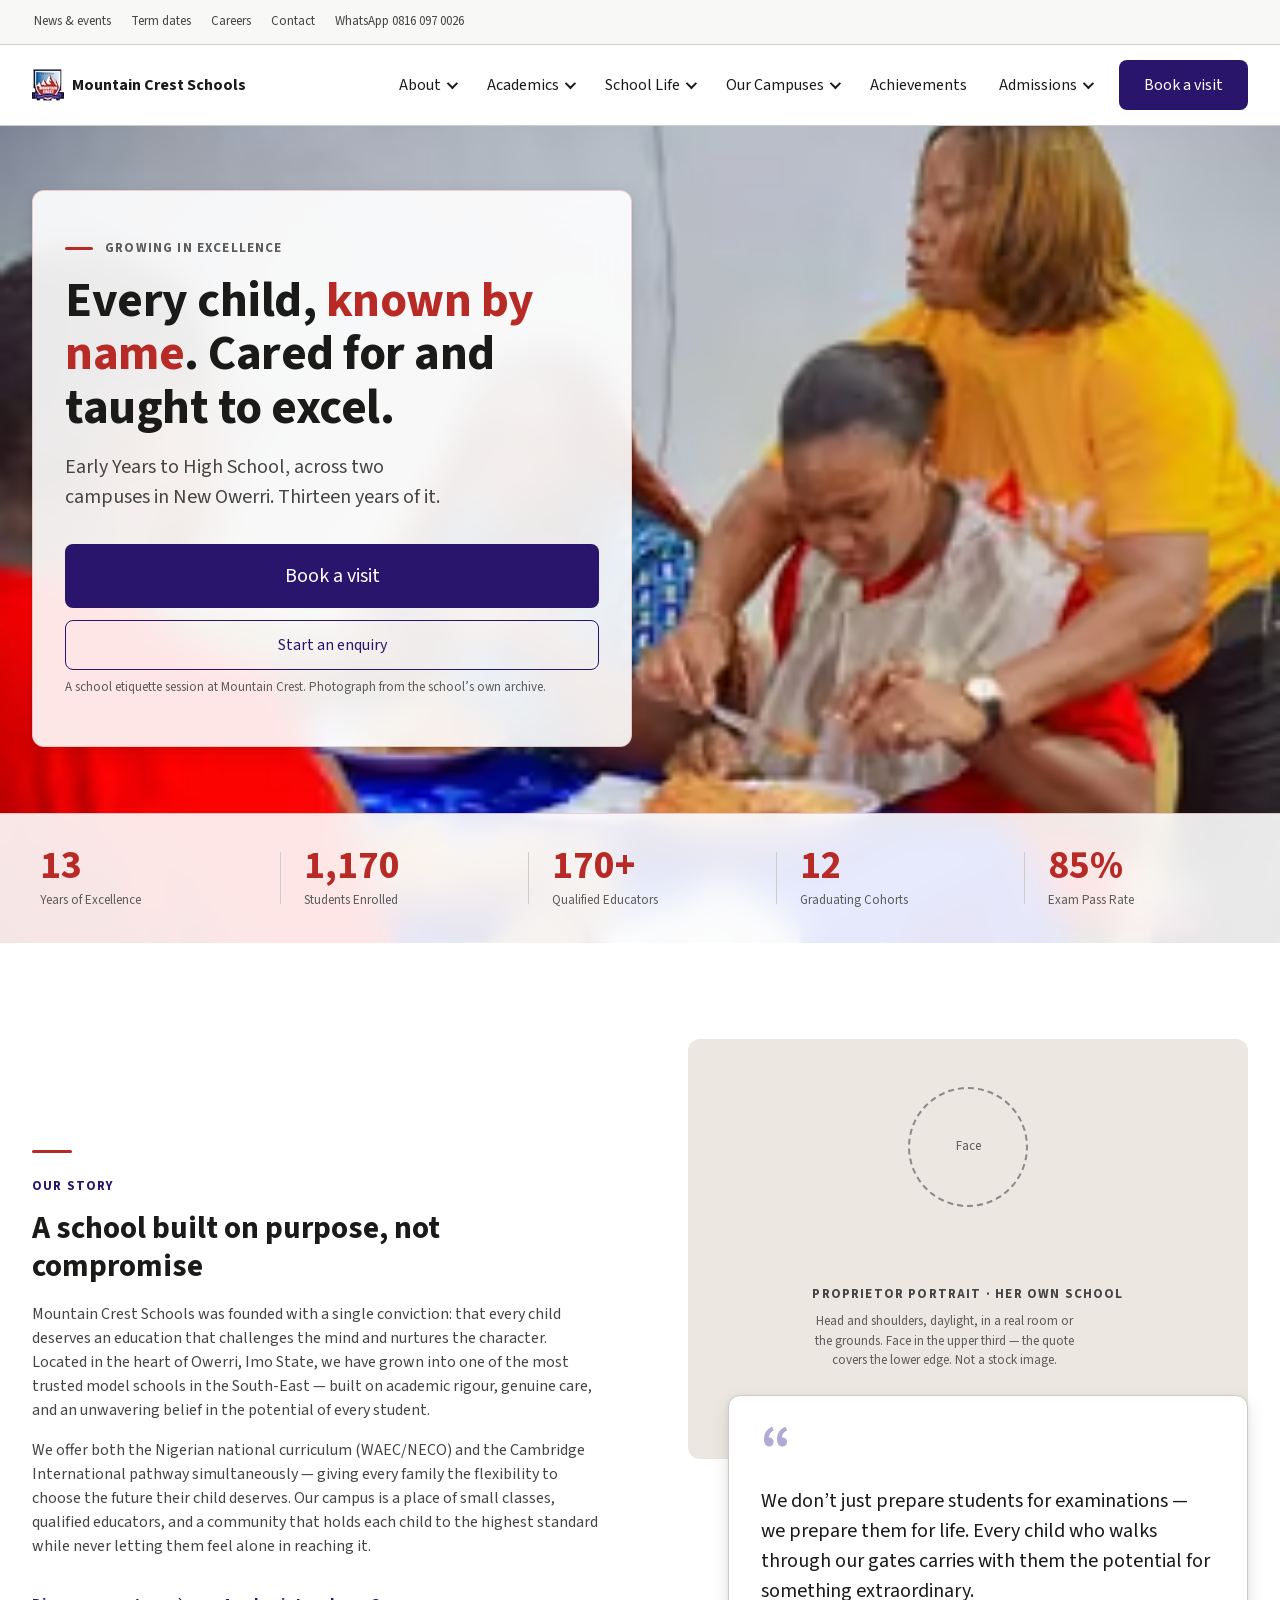
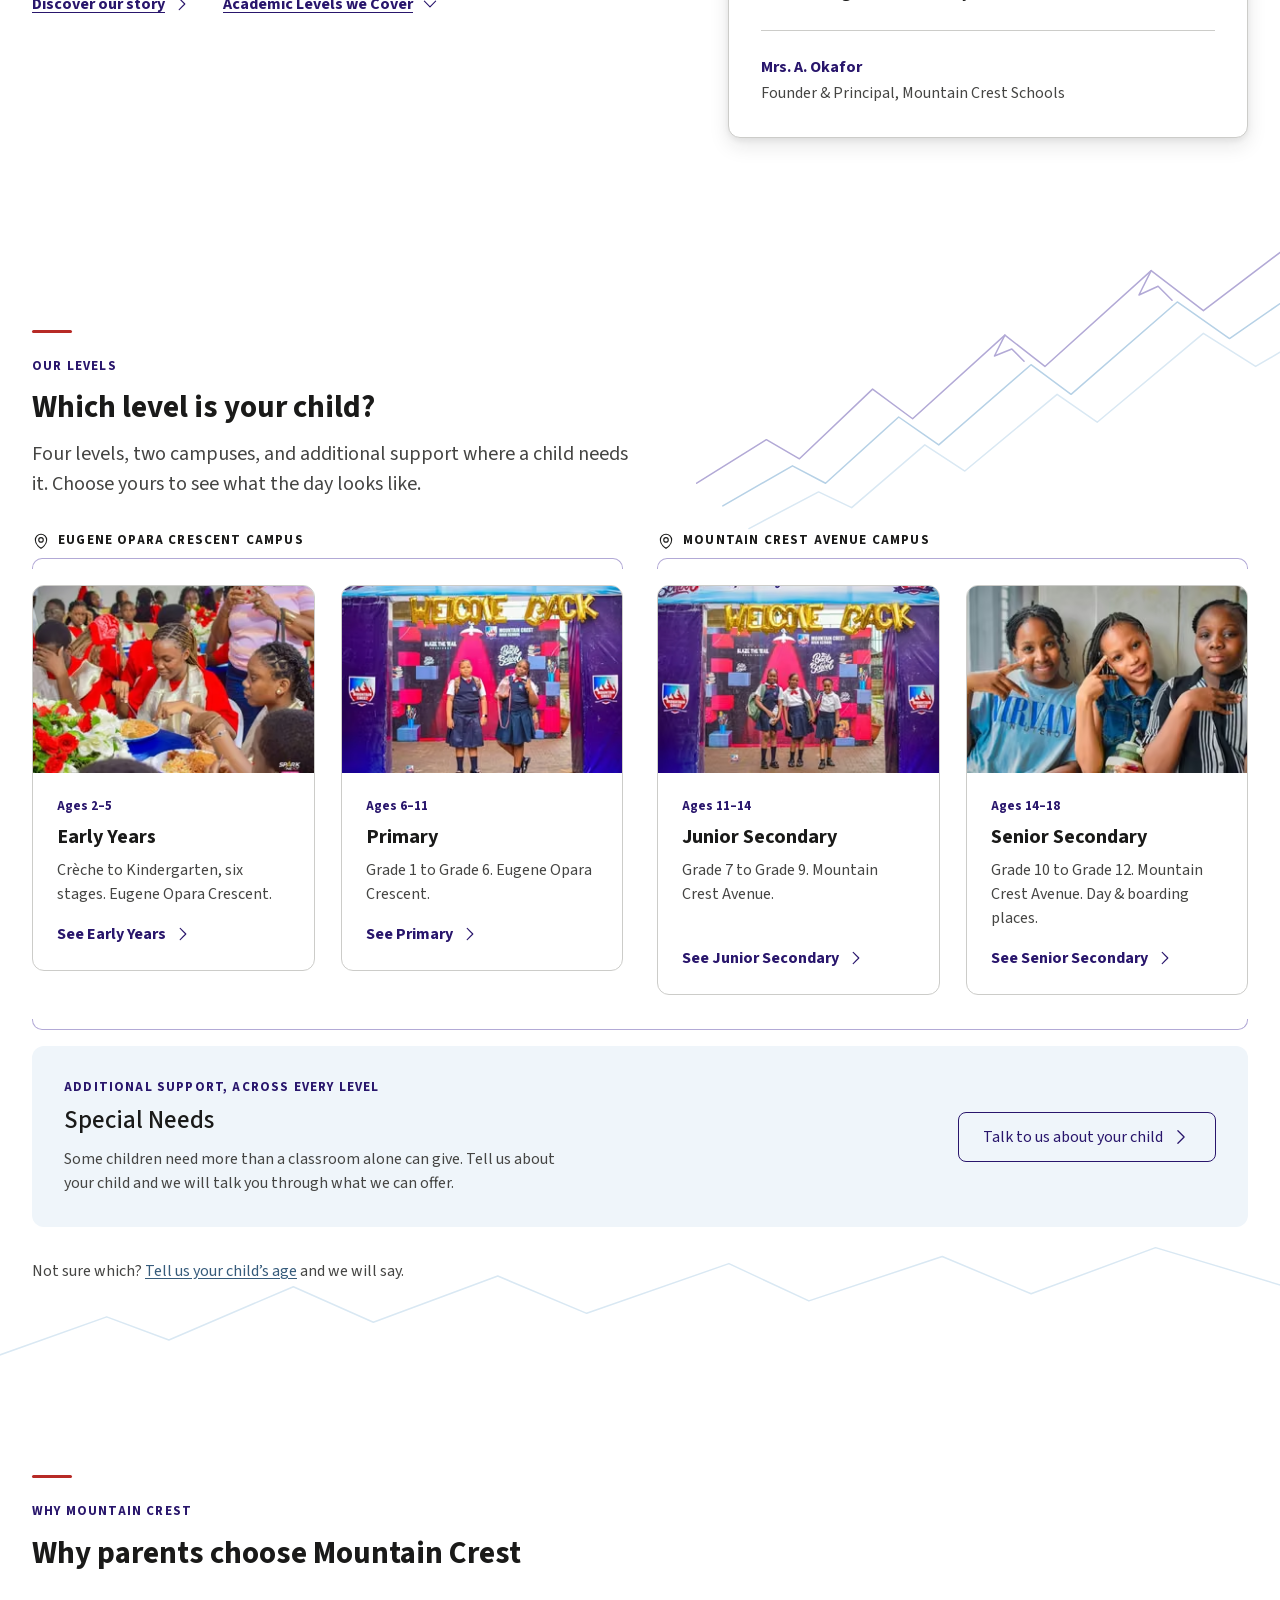
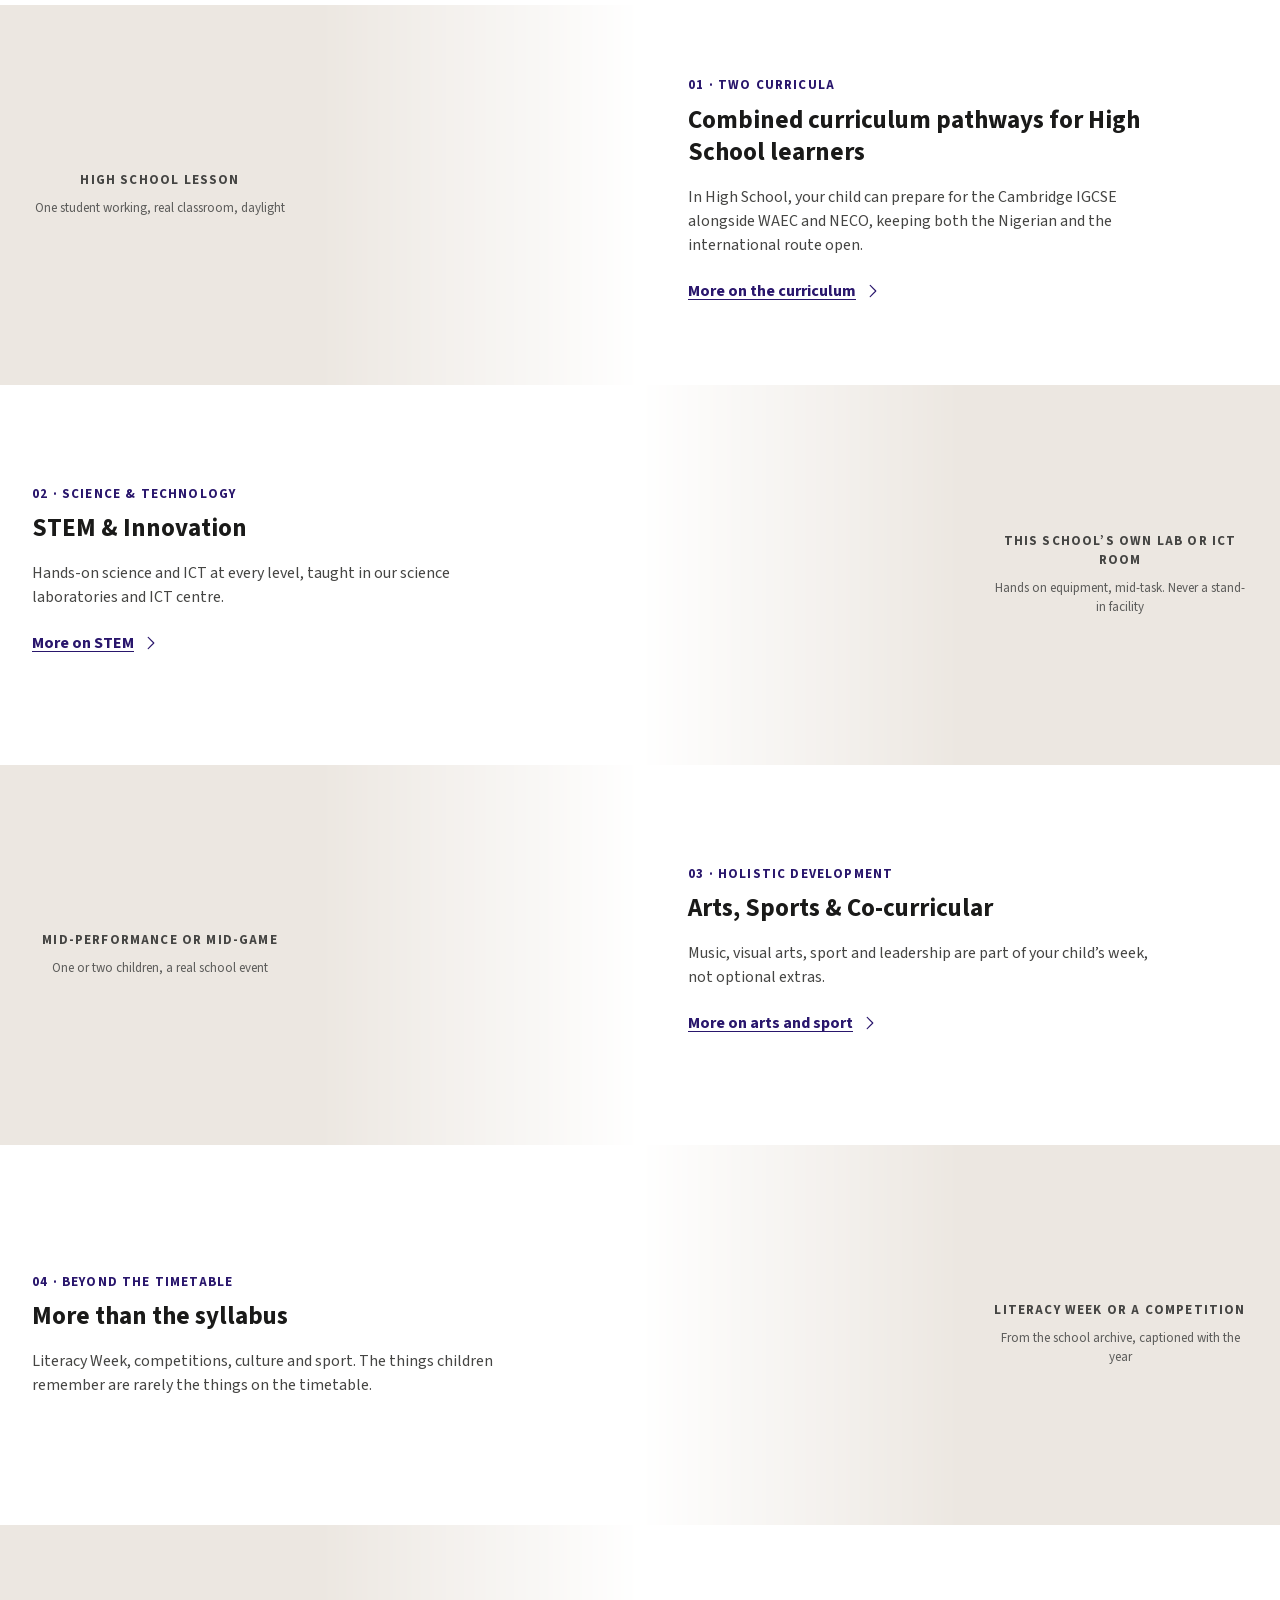
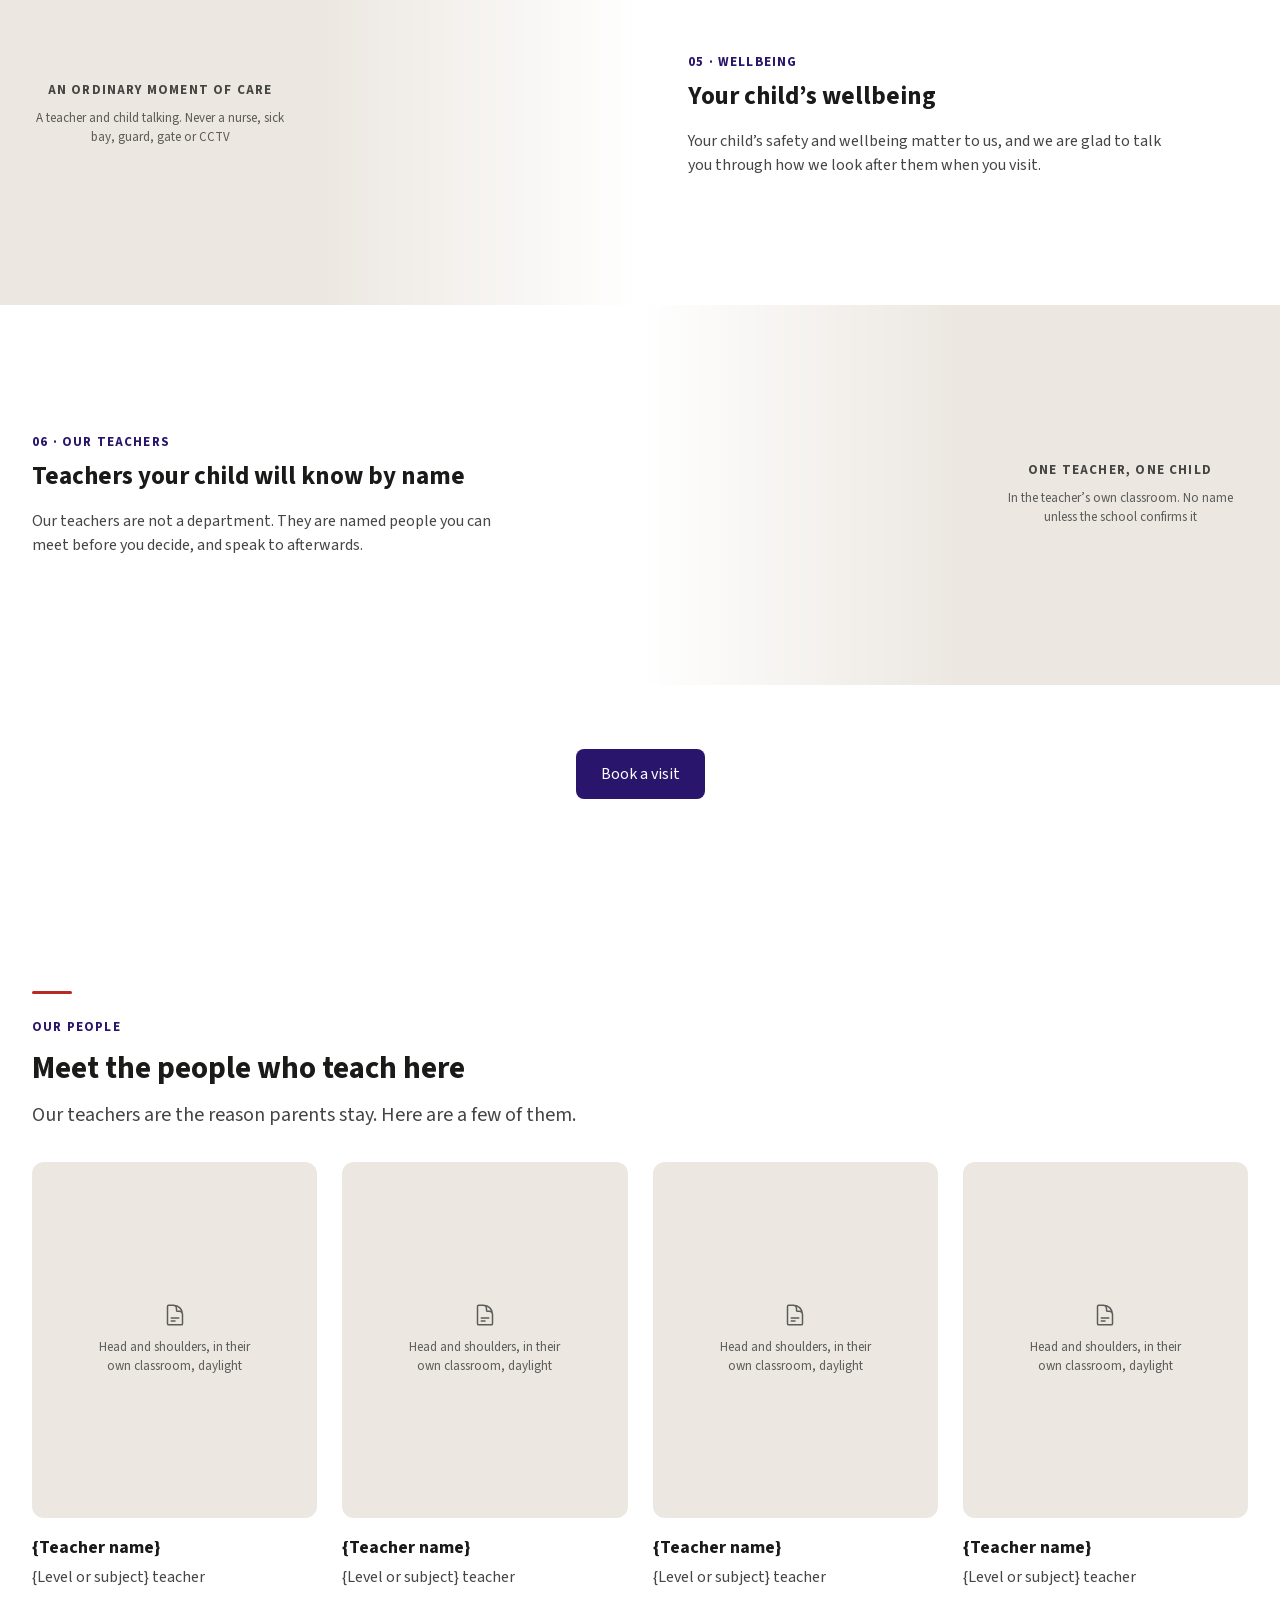
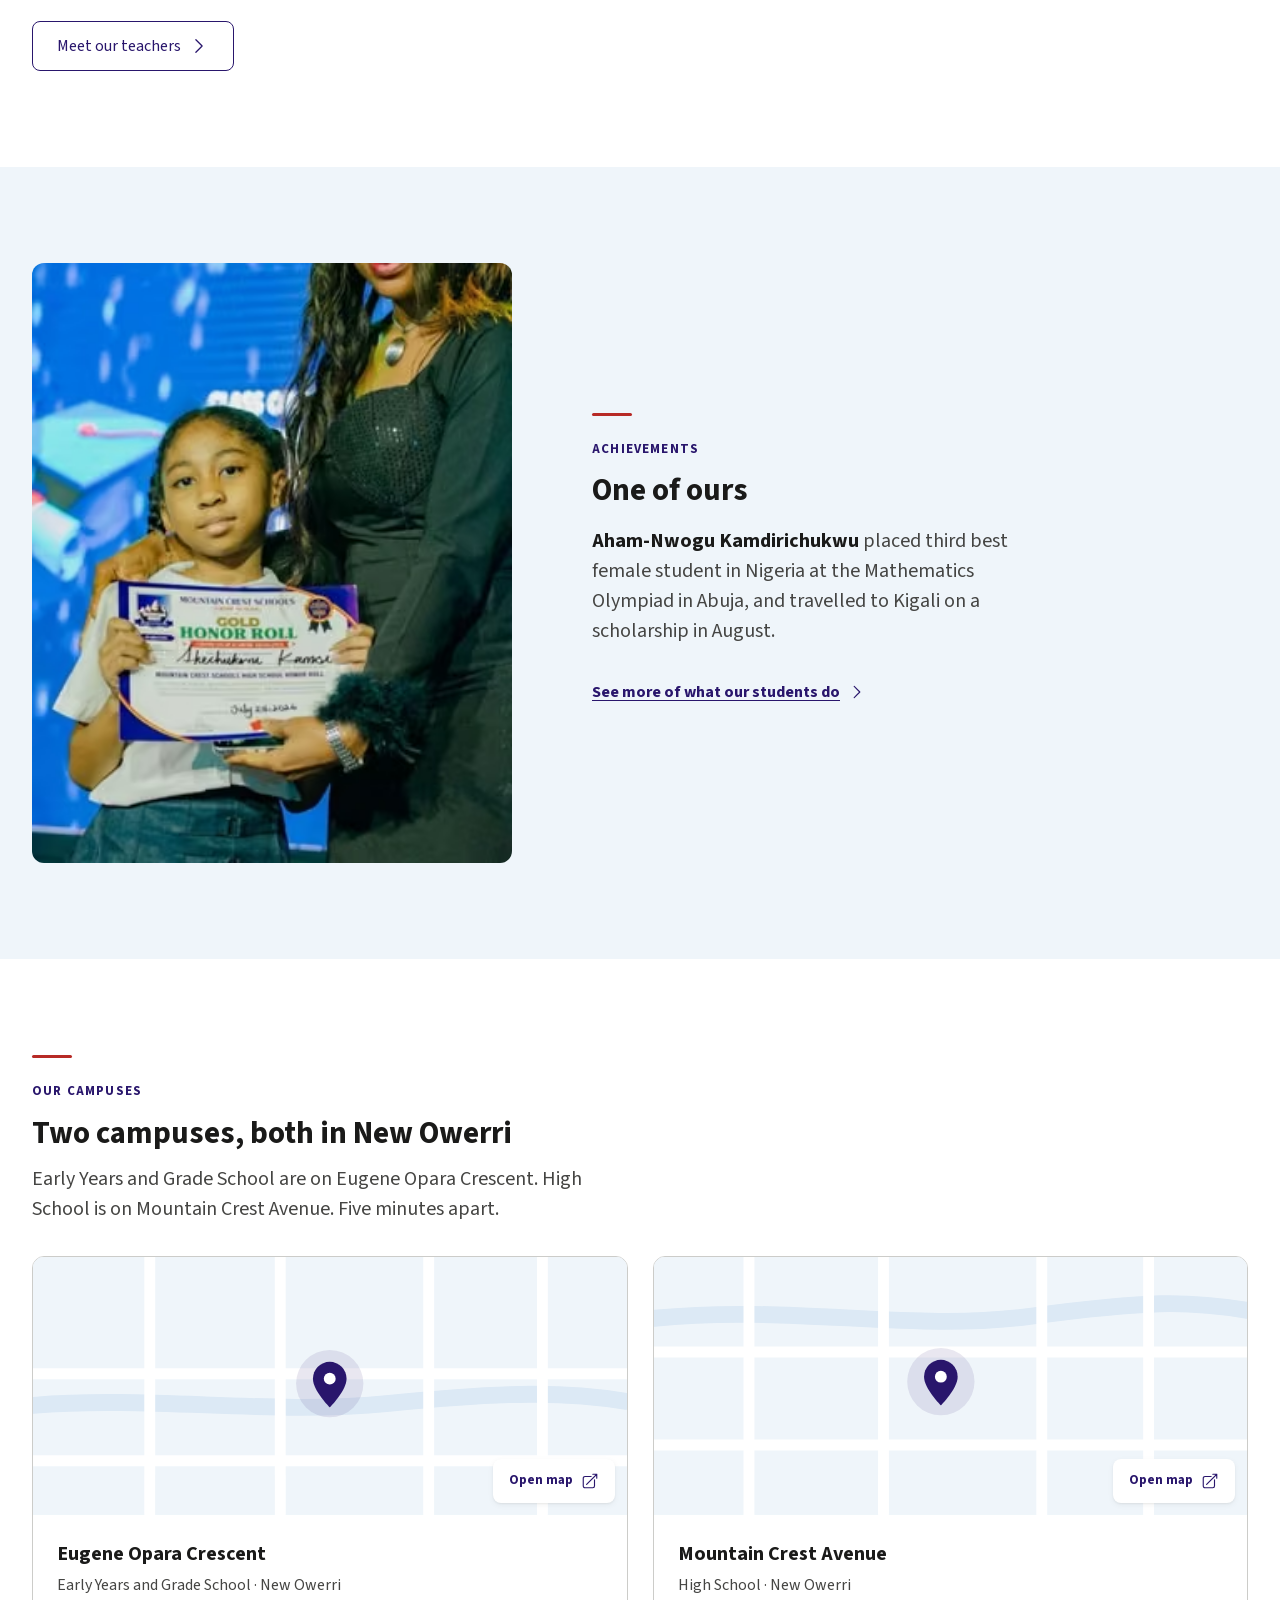
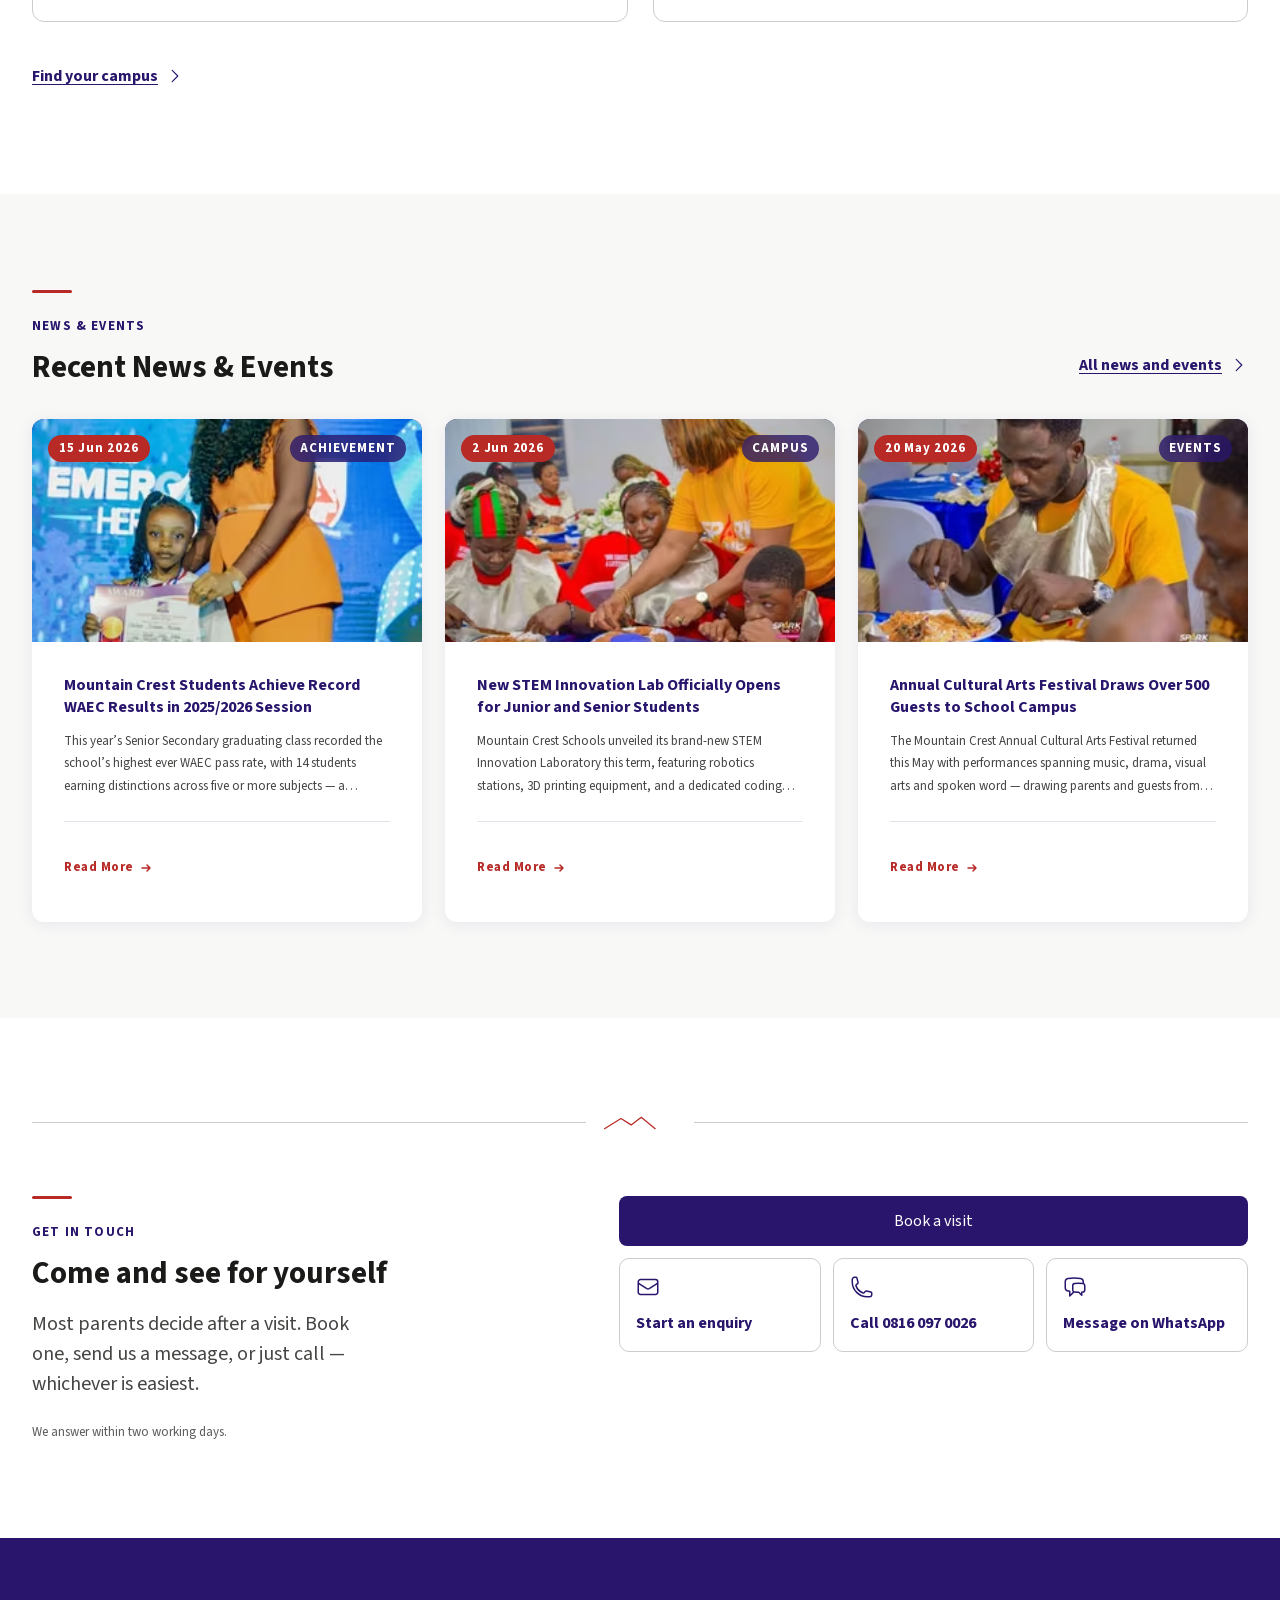
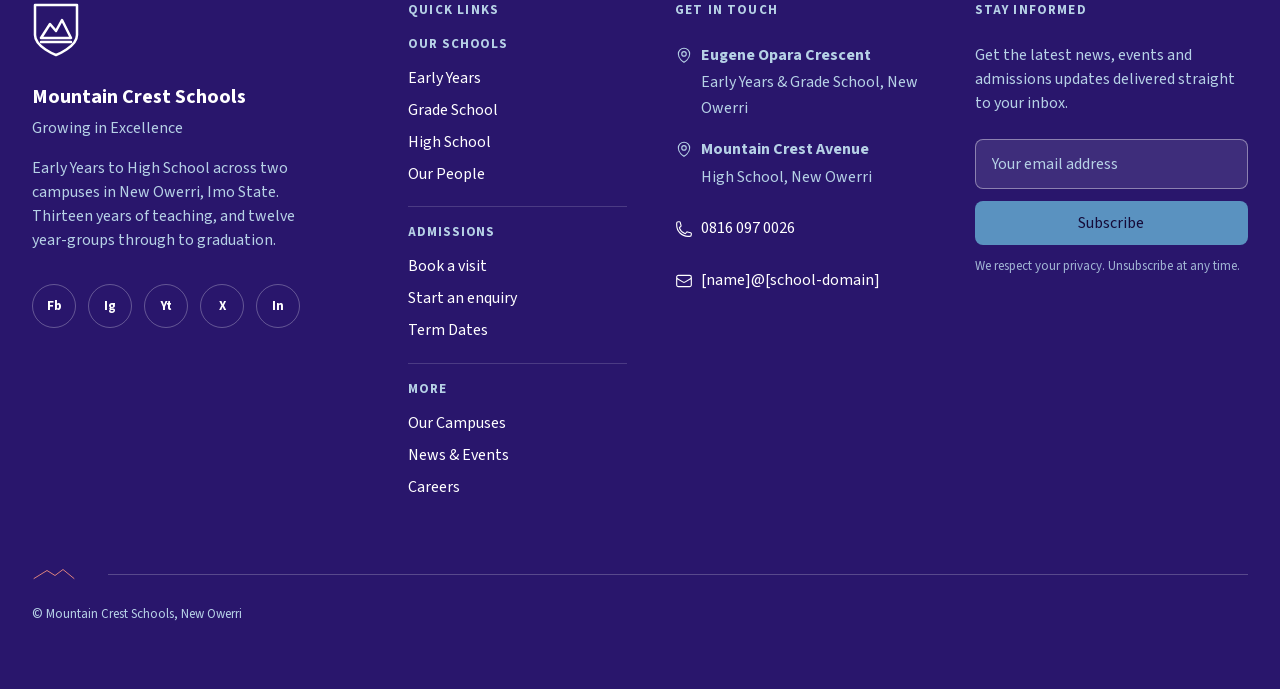
==== index.html @ dfaaf730 "Initial commit" ====
<!DOCTYPE html><html lang="en-NG"><head><meta charset="utf-8"><meta name="viewport" content="width=device-width,initial-scale=1"><title>Mountain Crest Schools | Early Years to High School, New Owerri</title><meta name="description" content="Mountain Crest School teaches from Cr&egrave;che to High School across two campuses in New Owerri, Imo State. Thirteen years, twelve graduating cohorts. Book a visit and see an ordinary day."><link rel="preload" href="fonts/SourceSans3-subset.woff2" as="font" type="font/woff2" crossorigin><link rel="icon" href="img/favicon.ico" sizes="any"><link rel="icon" href="img/favicon.png" type="image/png"><link rel="stylesheet" href="css/style.css"></head><body class="p-home"><svg xmlns="http://www.w3.org/2000/svg" style="display:none" aria-hidden="true"><symbol id="i-academic-cap" viewBox="0 0 24 24"><path d="M4.26 10.147a60.438 60.438 0 0 0-.491 6.347A48.62 48.62 0 0 1 12 20.904a48.62 48.62 0 0 1 8.232-4.41 60.46 60.46 0 0 0-.491-6.347m-15.482 0a50.636 50.636 0 0 0-2.658-.813A59.906 59.906 0 0 1 12 3.493a59.903 59.903 0 0 1 10.399 5.84c-.896.248-1.783.52-2.658.814m-15.482 0A50.717 50.717 0 0 1 12 13.489a50.702 50.702 0 0 1 7.74-3.342M6.75 15a.75.75 0 1 0 0-1.5.75.75 0 0 0 0 1.5Zm0 0v-3.675A55.378 55.378 0 0 1 12 8.443m-7.007 11.55A5.981 5.981 0 0 0 6.75 15.75v-1.5"/></symbol><symbol id="i-building-library" viewBox="0 0 24 24"><path d="M12 21v-8.25M15.75 21v-8.25M8.25 21v-8.25M3 9l9-6 9 6m-1.5 12V10.332A48.36 48.36 0 0 0 12 9.75c-2.551 0-5.056.2-7.5.582V21M3 21h18M12 6.75h.008v.008H12V6.75Z"/></symbol><symbol id="i-users" viewBox="0 0 24 24"><path d="M15 19.128a9.38 9.38 0 0 0 2.625.372 9.337 9.337 0 0 0 4.121-.952 4.125 4.125 0 0 0-7.533-2.493M15 19.128v-.003c0-1.113-.285-2.16-.786-3.07M15 19.128v.106A12.318 12.318 0 0 1 8.624 21c-2.331 0-4.512-.645-6.374-1.766l-.001-.109a6.375 6.375 0 0 1 11.964-3.07M12 6.375a3.375 3.375 0 1 1-6.75 0 3.375 3.375 0 0 1 6.75 0Zm8.25 2.25a2.625 2.625 0 1 1-5.25 0 2.625 2.625 0 0 1 5.25 0Z"/></symbol><symbol id="i-trophy" viewBox="0 0 24 24"><path d="M16.5 18.75h-9m9 0a3 3 0 0 1 3 3h-15a3 3 0 0 1 3-3m9 0v-3.375c0-.621-.503-1.125-1.125-1.125h-.871M7.5 18.75v-3.375c0-.621.504-1.125 1.125-1.125h.872m5.007 0H9.497m5.007 0a7.454 7.454 0 0 1-.982-3.172M9.497 14.25a7.454 7.454 0 0 0 .981-3.172M5.25 4.236c-.982.143-1.954.317-2.916.52A6.003 6.003 0 0 0 7.73 9.728M5.25 4.236V4.5c0 2.108.966 3.99 2.48 5.228M5.25 4.236V2.721C7.456 2.41 9.71 2.25 12 2.25c2.291 0 4.545.16 6.75.47v1.516M7.73 9.728a6.726 6.726 0 0 0 2.748 1.35m8.272-6.842V4.5c0 2.108-.966 3.99-2.48 5.228m2.48-5.492a46.32 46.32 0 0 1 2.916.52 6.003 6.003 0 0 1-5.395 4.972m0 0a6.726 6.726 0 0 1-2.749 1.35m0 0a6.772 6.772 0 0 1-3.044 0"/></symbol><symbol id="i-sparkles" viewBox="0 0 24 24"><path d="M9.813 15.904 9 18.75l-.813-2.846a4.5 4.5 0 0 0-3.09-3.09L2.25 12l2.846-.813a4.5 4.5 0 0 0 3.09-3.09L9 5.25l.813 2.846a4.5 4.5 0 0 0 3.09 3.09L15.75 12l-2.846.813a4.5 4.5 0 0 0-3.09 3.09ZM18.259 8.715 18 9.75l-.259-1.035a3.375 3.375 0 0 0-2.455-2.456L14.25 6l1.036-.259a3.375 3.375 0 0 0 2.455-2.456L18 2.25l.259 1.035a3.375 3.375 0 0 0 2.456 2.456L21.75 6l-1.035.259a3.375 3.375 0 0 0-2.456 2.456ZM16.894 20.567 16.5 21.75l-.394-1.183a2.25 2.25 0 0 0-1.423-1.423L13.5 18.75l1.183-.394a2.25 2.25 0 0 0 1.423-1.423l.394-1.183.394 1.183a2.25 2.25 0 0 0 1.423 1.423l1.183.394-1.183.394a2.25 2.25 0 0 0-1.423 1.423Z"/></symbol><symbol id="i-heart" viewBox="0 0 24 24"><path d="M21 8.25c0-2.485-2.099-4.5-4.688-4.5-1.935 0-3.597 1.126-4.312 2.733-.715-1.607-2.377-2.733-4.313-2.733C5.1 3.75 3 5.765 3 8.25c0 7.22 9 12 9 12s9-4.78 9-12Z"/></symbol><symbol id="i-phone" viewBox="0 0 24 24"><path d="M2.25 6.75c0 8.284 6.716 15 15 15h2.25a2.25 2.25 0 0 0 2.25-2.25v-1.372c0-.516-.351-.966-.852-1.091l-4.423-1.106c-.44-.11-.902.055-1.173.417l-.97 1.293c-.282.376-.769.542-1.21.38a12.035 12.035 0 0 1-7.143-7.143c-.162-.441.004-.928.38-1.21l1.293-.97c.363-.271.527-.734.417-1.173L6.963 3.102a1.125 1.125 0 0 0-1.091-.852H4.5A2.25 2.25 0 0 0 2.25 4.5v2.25Z"/></symbol><symbol id="i-chat" viewBox="0 0 24 24"><path d="M20.25 8.511c.884.284 1.5 1.128 1.5 2.097v4.286c0 1.136-.847 2.1-1.98 2.193-.34.027-.68.052-1.02.072v3.091l-3-3c-1.354 0-2.694-.055-4.02-.163a2.115 2.115 0 0 1-.825-.242m9.345-8.334a2.126 2.126 0 0 0-.476-.095 48.64 48.64 0 0 0-8.048 0c-1.131.094-1.976 1.057-1.976 2.192v4.286c0 .837.46 1.58 1.155 1.951m9.345-8.334V6.637c0-1.621-1.152-3.026-2.76-3.235A48.455 48.455 0 0 0 11.25 3c-2.115 0-4.198.137-6.24.402-1.608.209-2.76 1.614-2.76 3.235v6.226c0 1.621 1.152 3.026 2.76 3.235.577.075 1.157.14 1.74.194V21l4.155-4.155"/></symbol><symbol id="i-envelope" viewBox="0 0 24 24"><path d="M21.75 6.75v10.5a2.25 2.25 0 0 1-2.25 2.25h-15a2.25 2.25 0 0 1-2.25-2.25V6.75m19.5 0A2.25 2.25 0 0 0 19.5 4.5h-15a2.25 2.25 0 0 0-2.25 2.25m19.5 0v.243a2.25 2.25 0 0 1-1.07 1.916l-7.5 4.615a2.25 2.25 0 0 1-2.36 0L3.32 8.91a2.25 2.25 0 0 1-1.07-1.916V6.75"/></symbol><symbol id="i-map-pin" viewBox="0 0 24 24"><path d="M15 10.5a3 3 0 1 1-6 0 3 3 0 0 1 6 0Z M19.5 10.5c0 7.142-7.5 11.25-7.5 11.25S4.5 17.642 4.5 10.5a7.5 7.5 0 1 1 15 0Z"/></symbol><symbol id="i-check-circle" viewBox="0 0 24 24"><path d="M9 12.75 11.25 15 15 9.75M21 12a9 9 0 1 1-18 0 9 9 0 0 1 18 0Z"/></symbol><symbol id="i-warning" viewBox="0 0 24 24"><path d="M12 9v3.75m-9.303 3.376c-.866 1.5.217 3.374 1.948 3.374h14.71c1.73 0 2.813-1.874 1.948-3.374L13.949 3.378c-.866-1.5-3.032-1.5-3.898 0L2.697 16.126ZM12 15.75h.007v.008H12v-.008Z"/></symbol><symbol id="i-error" viewBox="0 0 24 24"><path d="M12 9v3.75m9-.75a9 9 0 1 1-18 0 9 9 0 0 1 18 0Zm-9 3.75h.008v.008H12v-.008Z"/></symbol><symbol id="i-info" viewBox="0 0 24 24"><path d="m11.25 11.25.041-.02a.75.75 0 0 1 1.063.852l-.708 2.836a.75.75 0 0 0 1.063.853l.041-.021M21 12a9 9 0 1 1-18 0 9 9 0 0 1 18 0Zm-9-3.75h.008v.008H12V8.25Z"/></symbol><symbol id="i-chevron-down" viewBox="0 0 24 24"><path d="m19.5 8.25-7.5 7.5-7.5-7.5"/></symbol><symbol id="i-chevron-right" viewBox="0 0 24 24"><path d="m8.25 4.5 7.5 7.5-7.5 7.5"/></symbol><symbol id="i-menu" viewBox="0 0 24 24"><path d="M3.75 6.75h16.5M3.75 12h16.5m-16.5 5.25h16.5"/></symbol><symbol id="i-close" viewBox="0 0 24 24"><path d="M6 18 18 6M6 6l12 12"/></symbol><symbol id="i-external" viewBox="0 0 24 24"><path d="M13.5 6H5.25A2.25 2.25 0 0 0 3 8.25v10.5A2.25 2.25 0 0 0 5.25 21h10.5A2.25 2.25 0 0 0 18 18.75V10.5m-10.5 6L21 3m0 0h-5.25M21 3v5.25"/></symbol><symbol id="i-document" viewBox="0 0 24 24"><path d="M19.5 14.25v-2.625a3.375 3.375 0 0 0-3.375-3.375h-1.5A1.125 1.125 0 0 1 13.5 7.125v-1.5a3.375 3.375 0 0 0-3.375-3.375H8.25m0 12.75h7.5m-7.5 3H12M10.5 2.25H5.625c-.621 0-1.125.504-1.125 1.125v17.25c0 .621.504 1.125 1.125 1.125h12.75c.621 0 1.125-.504 1.125-1.125V11.25a9 9 0 0 0-9-9Z"/></symbol></svg><a class="skip" href="#main">Skip to main content</a><div class="util"><div class="wrap"><nav aria-label="Utility"><ul><li class="opt"><a href="news.html">News &amp; events</a></li><li class="opt"><a href="news.html#terms">Term dates</a></li><li class="opt"><a href="careers.html">Careers</a></li><li><a href="contact.html">Contact</a></li><li><a href="https://wa.me/2348160970026">WhatsApp 0816 097 0026</a></li></ul></nav></div></div><header class="hdr"><div class="wrap hdr__in"><a class="logo" href="index.html"><picture><source type="image/webp" srcset="img/crest-32.webp 1x, img/crest-64.webp 2x"><img src="img/crest-32.png" srcset="img/crest-32.png 1x, img/crest-64.png 2x" width="32" height="32" alt="" aria-hidden="true" decoding="async"></picture><span class="logo__name">Mountain Crest Schools</span><span class="vh">Mountain Crest School, home</span></a><nav class="nav" aria-label="Main"><ul><li><details><summary>About</summary><ul><li><a href="about.html">About overview</a></li><li><a href="about.html">Our story</a></li><li><a href="about.html">Our people</a></li><li><a href="about.html">Values &amp; ethos</a></li><li><a href="about.html">By the numbers</a></li></ul></details></li><li><details><summary>Academics</summary><ul><li><a href="academics.html">Academics overview</a></li><li><a href="academics.html">Early Years</a></li><li><a href="academics.html">Grade School</a></li><li><a href="academics.html">High School</a></li><li><a href="academics.html">Curriculum &amp; exams</a></li><li><a href="academics.html">Beyond the classroom</a></li></ul></details></li><li><details><summary>School Life</summary><ul><li><a href="school-life.html">School Life overview</a></li><li><a href="school-life.html">A day in the life</a></li><li><a href="school-life.html">Facilities</a></li></ul></details></li><li><details><summary>Our Campuses</summary><ul><li><a href="campuses.html">Our Campuses overview</a></li><li><a href="campuses.html">Which campus is my child's?</a></li><li><a href="campuses.html">Locations &amp; directions</a></li></ul></details></li><li><a href="achievements.html">Achievements</a></li><li><details><summary>Admissions</summary><ul><li><a href="admissions.html">Admissions overview</a></li><li><a href="admissions.html">How to apply</a></li><li><a href="admissions.html">Fees</a></li><li><a href="admissions.html">Book a visit</a></li><li><a href="admissions.html">Questions parents ask</a></li></ul></details></li></ul></nav><a class="btn btn--fill" href="admissions.html#visit">Book a visit</a><details class="menu"><summary aria-label="Open menu"><span aria-hidden="true">☰</span> Menu</summary><div><nav aria-label="Main"><ul class="mnav"><li><details><summary>About</summary><ul><li><a href="about.html">About overview</a></li><li><a href="about.html">Our story</a></li><li><a href="about.html">Our people</a></li><li><a href="about.html">Values &amp; ethos</a></li><li><a href="about.html">By the numbers</a></li></ul></details></li><li><details><summary>Academics</summary><ul><li><a href="academics.html">Academics overview</a></li><li><a href="academics.html">Early Years</a></li><li><a href="academics.html">Grade School</a></li><li><a href="academics.html">High School</a></li><li><a href="academics.html">Curriculum &amp; exams</a></li><li><a href="academics.html">Beyond the classroom</a></li></ul></details></li><li><details><summary>School Life</summary><ul><li><a href="school-life.html">School Life overview</a></li><li><a href="school-life.html">A day in the life</a></li><li><a href="school-life.html">Facilities</a></li></ul></details></li><li><details><summary>Our Campuses</summary><ul><li><a href="campuses.html">Our Campuses overview</a></li><li><a href="campuses.html">Which campus is my child's?</a></li><li><a href="campuses.html">Locations &amp; directions</a></li></ul></details></li><li><a href="achievements.html">Achievements</a></li><li><details><summary>Admissions</summary><ul><li><a href="admissions.html">Admissions overview</a></li><li><a href="admissions.html">How to apply</a></li><li><a href="admissions.html">Fees</a></li><li><a href="admissions.html">Book a visit</a></li><li><a href="admissions.html">Questions parents ask</a></li></ul></details></li></ul></nav><nav aria-label="Utility"><ul class="mnav"><li><a href="news.html">News &amp; events</a></li><li><a href="news.html#terms">Term dates</a></li><li><a href="careers.html">Careers</a></li></ul></nav></div></details></div></header><main id="main" tabindex="-1"><section class="hero" id="top"><picture class="pic"><source media="(min-width:960px)" type="image/avif" srcset="img/hero-wide-288.avif 288w, img/hero-wide-448.avif 448w, img/hero-wide-608.avif 608w, img/hero-wide-768.avif 768w, img/hero-wide-960.avif 960w, img/hero-wide-1280.avif 1280w, img/hero-wide-1400.avif 1400w" sizes="100vw"><source media="(min-width:960px)" type="image/webp" srcset="img/hero-wide-288.webp 288w, img/hero-wide-448.webp 448w, img/hero-wide-608.webp 608w, img/hero-wide-768.webp 768w, img/hero-wide-960.webp 960w, img/hero-wide-1280.webp 1280w, img/hero-wide-1400.webp 1400w" sizes="100vw"><source type="image/avif" srcset="img/hero-tall-288.avif 288w, img/hero-tall-448.avif 448w, img/hero-tall-608.avif 608w, img/hero-tall-768.avif 768w, img/hero-tall-960.avif 960w" sizes="100vw"><source type="image/webp" srcset="img/hero-tall-288.webp 288w, img/hero-tall-448.webp 448w, img/hero-tall-608.webp 608w, img/hero-tall-768.webp 768w, img/hero-tall-960.webp 960w" sizes="100vw"><img src="img/hero-wide-1400.jpg" srcset="img/hero-wide-288.jpg 288w, img/hero-wide-448.jpg 448w, img/hero-wide-608.jpg 608w, img/hero-wide-768.jpg 768w, img/hero-wide-960.jpg 960w, img/hero-wide-1280.jpg 1280w, img/hero-wide-1400.jpg 1400w" sizes="100vw" width="1400" height="788" alt="A member of staff helping two Mountain Crest pupils at a table during a school etiquette session" loading="eager" fetchpriority="high"></picture><div class="hero__scrim" aria-hidden="true"></div><div class="wrap hero__body"><div class="hero__card"><p class="eyebrow">Growing in Excellence</p><h1>Every child, <span class="hl">known by name</span>. Cared for and taught to excel.</h1><p class="hero__sub">Early Years to High School, across two campuses in New Owerri. Thirteen years of it.</p><div class="cta"><a class="btn btn--fill btn--lg btn--block" href="admissions.html#visit">Book a visit</a><a class="btn btn--out btn--block" href="admissions.html#enquiry">Start an enquiry</a></div><p class="hero__cap">A school etiquette session at Mountain Crest. Photograph from the school’s own archive.</p></div></div><div class="hero__stats"><div class="wrap"><div class="hstat"><ul><li class="stat"><p class="stat__n">13</p><p class="stat__l">Years of Excellence</p></li><li class="stat"><p class="stat__n">1,170</p><p class="stat__l">Students Enrolled</p></li><li class="stat"><p class="stat__n">170+</p><p class="stat__l">Qualified Educators</p></li><li class="stat"><p class="stat__n">12</p><p class="stat__l">Graduating Cohorts</p></li><li class="stat"><p class="stat__n">85%</p><p class="stat__l">Exam Pass Rate</p></li></ul></div></div></div></section><section class="sec" id="story"><div class="wrap"><div class="story"><div class="story__b"><p class="rule" aria-hidden="true"></p><p class="kicker">Our story</p><h2>A school built on purpose, not compromise</h2><p class="story__p">Mountain Crest Schools was founded with a single conviction: that every child deserves an education that challenges the mind and nurtures the character. Located in the heart of Owerri, Imo State, we have grown into one of the most trusted model schools in the South-East &mdash; built on academic rigour, genuine care, and an unwavering belief in the potential of every student.</p><p class="story__p">We offer both the Nigerian national curriculum (WAEC/NECO) and the Cambridge International pathway simultaneously &mdash; giving every family the flexibility to choose the future their child deserves. Our campus is a place of small classes, qualified educators, and a community that holds each child to the highest standard while never letting them feel alone in reaching it.</p><p class="story__links"><a class="lnk" href="about.html">Discover our story<svg class="ico ico--sm" aria-hidden="true" focusable="false"><use href="#i-chevron-right"/></svg></a><a class="lnk" href="#levels">Academic Levels we Cover<svg class="ico ico--sm" aria-hidden="true" focusable="false"><use href="#i-chevron-down"/></svg></a></p></div><div class="story__media"><div class="ph ph--43 story__ph" role="img" aria-label="Awaiting a photograph of the proprietor"><span class="story__face" aria-hidden="true">Face</span><span class="story__cap"><span class="ph__k">Proprietor portrait<span class="story__k1"> &middot; her own school</span><span class="story__k2"> &middot; 4:3</span></span><span class="ph__t story__brief">Head and shoulders, daylight, in a real room or the grounds. Face in the upper third &mdash; the quote covers the lower edge. Not a stock image.</span></span></div><figure class="quote"><span class="quote__m" aria-hidden="true">&ldquo;</span><blockquote class="quote__t"><p>We don&rsquo;t just prepare students for examinations &mdash; we prepare them for life. Every child who walks through our gates carries with them the potential for something extraordinary.</p></blockquote><figcaption class="quote__c"><span class="quote__n">Mrs. A. Okafor</span><span class="quote__r">Founder &amp; Principal, Mountain Crest Schools</span></figcaption></figure></div></div></div></section><section class="sec sec--ridge" id="levels"><div class="wrap"><div class="sec__head"><p class="rule" aria-hidden="true"></p><p class="kicker">Our levels</p><h2>Which level is your child?</h2><p class="sec__lead">Four levels, two campuses, and additional support where a child needs it. Choose yours to see what the day looks like.</p></div><div class="lvlset"><div class="cgrp"><p class="cgrp__label"><svg class="ico ico--sm" aria-hidden="true" focusable="false"><use href="#i-map-pin"/></svg><span>Eugene Opara Crescent campus</span></p><div class="cgrp__rail" aria-hidden="true"></div><ul class="lcards"><li class="lcard"><a class="lcard__a" href="early-years.html"><picture class="lcard__pic"><source type="image/avif" srcset="img/lv1-288.avif 288w, img/lv1-424.avif 424w, img/lv1-566.avif 566w, img/lv1-768.avif 768w" sizes="(min-width:960px) 283px,(min-width:640px) calc((100vw - 88px)/2),calc(100vw - 32px)"><source type="image/webp" srcset="img/lv1-288.webp 288w, img/lv1-424.webp 424w, img/lv1-566.webp 566w, img/lv1-768.webp 768w" sizes="(min-width:960px) 283px,(min-width:640px) calc((100vw - 88px)/2),calc(100vw - 32px)"><img src="img/lv1-424.jpg" srcset="img/lv1-288.jpg 288w, img/lv1-424.jpg 424w, img/lv1-566.jpg 566w, img/lv1-768.jpg 768w" sizes="(min-width:960px) 283px,(min-width:640px) calc((100vw - 88px)/2),calc(100vw - 32px)" width="768" height="512" alt="Mountain Crest pupils in Early Years" loading="lazy" decoding="async"></picture><span class="lcard__b"><span class="lcard__age">Ages 2&ndash;5</span><span class="lcard__name">Early Years</span><span class="lcard__txt">Cr&egrave;che to Kindergarten, six stages. Eugene Opara Crescent.</span><span class="lcard__cta">See Early Years<svg class="ico ico--sm" aria-hidden="true" focusable="false"><use href="#i-chevron-right"/></svg></span></span></a></li><li class="lcard"><a class="lcard__a" href="grade-school.html"><picture class="lcard__pic"><source type="image/avif" srcset="img/lv2-288.avif 288w, img/lv2-424.avif 424w, img/lv2-566.avif 566w, img/lv2-768.avif 768w" sizes="(min-width:960px) 283px,(min-width:640px) calc((100vw - 88px)/2),calc(100vw - 32px)"><source type="image/webp" srcset="img/lv2-288.webp 288w, img/lv2-424.webp 424w, img/lv2-566.webp 566w, img/lv2-768.webp 768w" sizes="(min-width:960px) 283px,(min-width:640px) calc((100vw - 88px)/2),calc(100vw - 32px)"><img src="img/lv2-424.jpg" srcset="img/lv2-288.jpg 288w, img/lv2-424.jpg 424w, img/lv2-566.jpg 566w, img/lv2-768.jpg 768w" sizes="(min-width:960px) 283px,(min-width:640px) calc((100vw - 88px)/2),calc(100vw - 32px)" width="768" height="512" alt="Mountain Crest pupils in Primary" loading="lazy" decoding="async"></picture><span class="lcard__b"><span class="lcard__age">Ages 6&ndash;11</span><span class="lcard__name">Primary</span><span class="lcard__txt">Grade 1 to Grade 6. Eugene Opara Crescent.</span><span class="lcard__cta">See Primary<svg class="ico ico--sm" aria-hidden="true" focusable="false"><use href="#i-chevron-right"/></svg></span></span></a></li></ul></div><div class="cgrp"><p class="cgrp__label"><svg class="ico ico--sm" aria-hidden="true" focusable="false"><use href="#i-map-pin"/></svg><span>Mountain Crest Avenue campus</span></p><div class="cgrp__rail" aria-hidden="true"></div><ul class="lcards"><li class="lcard"><a class="lcard__a" href="high-school.html"><picture class="lcard__pic"><source type="image/avif" srcset="img/lv3-288.avif 288w, img/lv3-424.avif 424w, img/lv3-566.avif 566w, img/lv3-768.avif 768w" sizes="(min-width:960px) 283px,(min-width:640px) calc((100vw - 88px)/2),calc(100vw - 32px)"><source type="image/webp" srcset="img/lv3-288.webp 288w, img/lv3-424.webp 424w, img/lv3-566.webp 566w, img/lv3-768.webp 768w" sizes="(min-width:960px) 283px,(min-width:640px) calc((100vw - 88px)/2),calc(100vw - 32px)"><img src="img/lv3-424.jpg" srcset="img/lv3-288.jpg 288w, img/lv3-424.jpg 424w, img/lv3-566.jpg 566w, img/lv3-768.jpg 768w" sizes="(min-width:960px) 283px,(min-width:640px) calc((100vw - 88px)/2),calc(100vw - 32px)" width="768" height="512" alt="Mountain Crest pupils in Junior Secondary" loading="lazy" decoding="async"></picture><span class="lcard__b"><span class="lcard__age">Ages 11&ndash;14</span><span class="lcard__name">Junior Secondary</span><span class="lcard__txt">Grade 7 to Grade 9. Mountain Crest Avenue.</span><span class="lcard__cta">See Junior Secondary<svg class="ico ico--sm" aria-hidden="true" focusable="false"><use href="#i-chevron-right"/></svg></span></span></a></li><li class="lcard"><a class="lcard__a" href="high-school.html"><picture class="lcard__pic"><source type="image/avif" srcset="img/lv4-288.avif 288w, img/lv4-424.avif 424w, img/lv4-566.avif 566w" sizes="(min-width:960px) 283px,(min-width:640px) calc((100vw - 88px)/2),calc(100vw - 32px)"><source type="image/webp" srcset="img/lv4-288.webp 288w, img/lv4-424.webp 424w, img/lv4-566.webp 566w" sizes="(min-width:960px) 283px,(min-width:640px) calc((100vw - 88px)/2),calc(100vw - 32px)"><img src="img/lv4-424.jpg" srcset="img/lv4-288.jpg 288w, img/lv4-424.jpg 424w, img/lv4-566.jpg 566w" sizes="(min-width:960px) 283px,(min-width:640px) calc((100vw - 88px)/2),calc(100vw - 32px)" width="648" height="432" alt="Mountain Crest pupils in Senior Secondary" loading="lazy" decoding="async"></picture><span class="lcard__b"><span class="lcard__age">Ages 14&ndash;18</span><span class="lcard__name">Senior Secondary</span><span class="lcard__txt">Grade 10 to Grade 12. Mountain Crest Avenue. Day &amp; boarding places.</span><span class="lcard__cta">See Senior Secondary<svg class="ico ico--sm" aria-hidden="true" focusable="false"><use href="#i-chevron-right"/></svg></span></span></a></li></ul></div></div><div class="lvlset__rail" aria-hidden="true"></div><div class="sen"><div class="sen__b"><p class="kicker">Additional support, across every level</p><h3 class="sen__h">Special Needs</h3><p class="sen__p">Some children need more than a classroom alone can give. Tell us about your child and we will talk you through what we can offer.</p></div><a class="btn btn--out" href="admissions.html#enquiry">Talk to us about your child<svg class="ico ico--sm" aria-hidden="true" focusable="false"><use href="#i-chevron-right"/></svg></a></div><p class="sec__note">Not sure which? <a href="admissions.html#enquiry">Tell us your child’s age</a> and we will say.</p></div></section><section class="sec sec--bleed" id="why"><div class="wrap"><div class="sec__head"><p class="rule" aria-hidden="true"></p><p class="kicker">Why Mountain Crest</p><h2>Why parents choose Mountain Crest</h2></div></div><!-- WHEN THE PHOTOGRAPHS ARRIVE: in each row swap the empty span.zz__img
     for an img.zz__img (src, alt, width, height, loading=lazy,
     decoding=async) and delete that row's span.zz__cap. Nothing else
     changes: the fade is a CSS mask on .zz__img, so no retouching and
     no script. --><ul class="zz"><li class="zz__i"><div class="zz__ph" role="img" aria-label="Awaiting photograph: high school lesson"><span class="zz__img" aria-hidden="true"></span><span class="zz__cap"><span class="zz__pk">High School lesson</span><span class="zz__pt">One student working, real classroom, daylight</span><span class="zz__ps">Lesson</span></span></div><div class="zz__head"><p class="zz__n">01 <span aria-hidden="true">&middot;</span> Two curricula</p><h3 class="zz__h">Combined curriculum pathways for High School learners</h3></div><div class="zz__body"><p class="zz__p">In High School, your child can prepare for the Cambridge IGCSE alongside WAEC and NECO, keeping both the Nigerian and the international route open.</p><a class="lnk" href="high-school.html">More on the curriculum<svg class="ico ico--sm" aria-hidden="true" focusable="false"><use href="#i-chevron-right"/></svg></a></div></li><li class="zz__i zz__i--r"><div class="zz__ph" role="img" aria-label="Awaiting photograph: this school’s own lab or ict room"><span class="zz__img" aria-hidden="true"></span><span class="zz__cap"><span class="zz__pk">This school’s own lab or ICT room</span><span class="zz__pt">Hands on equipment, mid-task. Never a stand-in facility</span><span class="zz__ps">Own lab</span></span></div><div class="zz__head"><p class="zz__n">02 <span aria-hidden="true">&middot;</span> Science &amp; technology</p><h3 class="zz__h">STEM &amp; Innovation</h3></div><div class="zz__body"><p class="zz__p">Hands-on science and ICT at every level, taught in our science laboratories and ICT centre.</p><a class="lnk" href="academics.html">More on STEM<svg class="ico ico--sm" aria-hidden="true" focusable="false"><use href="#i-chevron-right"/></svg></a></div></li><li class="zz__i"><div class="zz__ph" role="img" aria-label="Awaiting photograph: mid-performance or mid-game"><span class="zz__img" aria-hidden="true"></span><span class="zz__cap"><span class="zz__pk">Mid-performance or mid-game</span><span class="zz__pt">One or two children, a real school event</span><span class="zz__ps">Arts / sport</span></span></div><div class="zz__head"><p class="zz__n">03 <span aria-hidden="true">&middot;</span> Holistic development</p><h3 class="zz__h">Arts, Sports &amp; Co-curricular</h3></div><div class="zz__body"><p class="zz__p">Music, visual arts, sport and leadership are part of your child’s week, not optional extras.</p><a class="lnk" href="school-life.html">More on arts and sport<svg class="ico ico--sm" aria-hidden="true" focusable="false"><use href="#i-chevron-right"/></svg></a></div></li><li class="zz__i zz__i--r"><div class="zz__ph" role="img" aria-label="Awaiting photograph: literacy week or a competition"><span class="zz__img" aria-hidden="true"></span><span class="zz__cap"><span class="zz__pk">Literacy Week or a competition</span><span class="zz__pt">From the school archive, captioned with the year</span><span class="zz__ps">Literacy Week</span></span></div><div class="zz__head"><p class="zz__n">04 <span aria-hidden="true">&middot;</span> Beyond the timetable</p><h3 class="zz__h">More than the syllabus</h3></div><div class="zz__body"><p class="zz__p">Literacy Week, competitions, culture and sport. The things children remember are rarely the things on the timetable.</p></div></li><li class="zz__i"><div class="zz__ph" role="img" aria-label="Awaiting photograph: an ordinary moment of care"><span class="zz__img" aria-hidden="true"></span><span class="zz__cap"><span class="zz__pk">An ordinary moment of care</span><span class="zz__pt">A teacher and child talking. Never a nurse, sick bay, guard, gate or CCTV</span><span class="zz__ps">Moment of care</span></span></div><div class="zz__head"><p class="zz__n">05 <span aria-hidden="true">&middot;</span> Wellbeing</p><h3 class="zz__h">Your child’s wellbeing</h3></div><div class="zz__body"><p class="zz__p">Your child’s safety and wellbeing matter to us, and we are glad to talk you through how we look after them when you visit.</p></div></li><li class="zz__i zz__i--r"><div class="zz__ph" role="img" aria-label="Awaiting photograph: one teacher, one child"><span class="zz__img" aria-hidden="true"></span><span class="zz__cap"><span class="zz__pk">One teacher, one child</span><span class="zz__pt">In the teacher’s own classroom. No name unless the school confirms it</span><span class="zz__ps">Teacher + child</span></span></div><div class="zz__head"><p class="zz__n">06 <span aria-hidden="true">&middot;</span> Our teachers</p><h3 class="zz__h">Teachers your child will know by name</h3></div><div class="zz__body"><p class="zz__p">Our teachers are not a department. They are named people you can meet before you decide, and speak to afterwards.</p></div></li></ul><div class="wrap"><p class="zz__more"><a class="btn btn--fill" href="admissions.html#visit">Book a visit</a></p></div></section><section class="sec" id="teachers"><div class="wrap"><div class="sec__head"><p class="rule" aria-hidden="true"></p><p class="kicker">Our people</p><h2>Meet the people who teach here</h2><p class="sec__lead">Our teachers are the reason parents stay. Here are a few of them.</p></div><ul class="people"><li class="person"><div class="ph ph--45" role="img" aria-label="Awaiting photograph"><span class="ph__i"><svg class="ico" aria-hidden="true" focusable="false"><use href="#i-document"/></svg></span><span class="ph__t">Head and shoulders, in their own classroom, daylight</span></div><p class="person__n">{Teacher name}</p><p class="person__r">{Level or subject} teacher</p></li><li class="person"><div class="ph ph--45" role="img" aria-label="Awaiting photograph"><span class="ph__i"><svg class="ico" aria-hidden="true" focusable="false"><use href="#i-document"/></svg></span><span class="ph__t">Head and shoulders, in their own classroom, daylight</span></div><p class="person__n">{Teacher name}</p><p class="person__r">{Level or subject} teacher</p></li><li class="person"><div class="ph ph--45" role="img" aria-label="Awaiting photograph"><span class="ph__i"><svg class="ico" aria-hidden="true" focusable="false"><use href="#i-document"/></svg></span><span class="ph__t">Head and shoulders, in their own classroom, daylight</span></div><p class="person__n">{Teacher name}</p><p class="person__r">{Level or subject} teacher</p></li><li class="person"><div class="ph ph--45" role="img" aria-label="Awaiting photograph"><span class="ph__i"><svg class="ico" aria-hidden="true" focusable="false"><use href="#i-document"/></svg></span><span class="ph__t">Head and shoulders, in their own classroom, daylight</span></div><p class="person__n">{Teacher name}</p><p class="person__r">{Level or subject} teacher</p></li></ul><a class="btn btn--out" href="people.html">Meet our teachers<svg class="ico ico--sm" aria-hidden="true" focusable="false"><use href="#i-chevron-right"/></svg></a></div></section><section class="sec sec--brand" id="achievement"><div class="wrap"><div class="ours"><div class="ours__fig"><picture class="ours__pic"><source type="image/avif" srcset="img/our-288.avif 288w, img/our-400.avif 400w, img/our-480.avif 480w" sizes="(min-width:960px) 480px,calc(100vw - 32px)"><source type="image/webp" srcset="img/our-288.webp 288w, img/our-400.webp 400w, img/our-480.webp 480w" sizes="(min-width:960px) 480px,calc(100vw - 32px)"><img src="img/our-400.jpg" srcset="img/our-288.jpg 288w, img/our-400.jpg 400w, img/our-480.jpg 480w" sizes="(min-width:960px) 480px,calc(100vw - 32px)" width="512" height="640" alt="Aham-Nwogu Kamdirichukwu, who placed third best female student in Nigeria at the Mathematics Olympiad" loading="lazy" decoding="async"></picture></div><div class="ours__b"><p class="rule" aria-hidden="true"></p><p class="kicker">Achievements</p><h2>One of ours</h2><p class="ours__p"><strong>Aham-Nwogu Kamdirichukwu</strong> placed third best female student in Nigeria at the Mathematics Olympiad in Abuja, and travelled to Kigali on a scholarship in August.</p><a class="lnk" href="achievements.html">See more of what our students do<svg class="ico ico--sm" aria-hidden="true" focusable="false"><use href="#i-chevron-right"/></svg></a></div></div></div></section><section class="sec" id="campuses"><div class="wrap"><div class="sec__head"><p class="rule" aria-hidden="true"></p><p class="kicker">Our campuses</p><h2>Two campuses, both in New Owerri</h2><p class="sec__lead">Early Years and Grade School are on Eugene Opara Crescent. High School is on Mountain Crest Avenue. Five minutes apart.</p></div><ul class="camps"><li class="camp"><div class="camp__map"><svg class="cmap" viewBox="0 0 600 260" preserveAspectRatio="xMidYMid slice" aria-hidden="true" focusable="false"><rect width="600" height="260" fill="var(--map-bg)"/><path class="riv" d="M0 150 C120 140 240 160 360 148 S540 136 600 146" /><g class="rds"><path d="M0 118h600M0 206h600M118 0v260M250 0v260M400 0v260M515 0v260" /></g><circle cx="300" cy="128" r="34" fill="var(--map-halo)"/><path class="pin" d="M300 106a17 17 0 0 1 17 17c0 12-17 29-17 29s-17-17-17-29a17 17 0 0 1 17-17z"/><circle cx="300" cy="123" r="6" fill="#fff"/></svg><a class="camp__open" href="https://www.google.com/maps/search/?api=1&amp;query=Eugene+Opara+Crescent+New+Owerri" target="_blank" rel="noopener">Open map<span class="vh"> for Eugene Opara Crescent (opens in a new tab)</span><svg class="ico ico--sm" aria-hidden="true" focusable="false"><use href="#i-external"/></svg></a></div><div class="camp__b"><p class="camp__n">Eugene Opara Crescent</p><p class="camp__s">Early Years and Grade School &middot; New Owerri</p></div></li><li class="camp"><div class="camp__map"><svg class="cmap" viewBox="0 0 600 260" preserveAspectRatio="xMidYMid slice" aria-hidden="true" focusable="false"><rect width="600" height="260" fill="var(--map-bg)"/><path class="riv" d="M0 62 C140 48 260 76 380 60 S540 44 600 54" /><g class="rds"><path d="M0 96h600M0 190h600M96 0v260M232 0v260M392 0v260M500 0v260" /></g><circle cx="290" cy="126" r="34" fill="var(--map-halo)"/><path class="pin" d="M290 104a17 17 0 0 1 17 17c0 12-17 29-17 29s-17-17-17-29a17 17 0 0 1 17-17z"/><circle cx="290" cy="121" r="6" fill="#fff"/></svg><a class="camp__open" href="https://www.google.com/maps/search/?api=1&amp;query=Mountain+Crest+Avenue+New+Owerri" target="_blank" rel="noopener">Open map<span class="vh"> for Mountain Crest Avenue (opens in a new tab)</span><svg class="ico ico--sm" aria-hidden="true" focusable="false"><use href="#i-external"/></svg></a></div><div class="camp__b"><p class="camp__n">Mountain Crest Avenue</p><p class="camp__s">High School &middot; New Owerri</p></div></li></ul><a class="lnk" href="campuses.html">Find your campus<svg class="ico ico--sm" aria-hidden="true" focusable="false"><use href="#i-chevron-right"/></svg></a></div></section><section class="sec sec--surface" id="news"><div class="wrap"><div class="sec__head sec__head--row"><div><p class="rule" aria-hidden="true"></p><p class="kicker">News &amp; events</p><h2>Recent News &amp; Events</h2></div><a class="lnk" href="news.html">All news and events<svg class="ico ico--sm" aria-hidden="true" focusable="false"><use href="#i-chevron-right"/></svg></a></div><ul class="posts"><li class="post"><article class="ncard"><div class="ncard__img"><picture class="ncard__pic"><source type="image/avif" srcset="img/nw1-288.avif 288w, img/nw1-390.avif 390w, img/nw1-528.avif 528w, img/nw1-780.avif 780w" sizes="(min-width:960px) 390px,(min-width:640px) calc((100vw - 88px)/2),calc(100vw - 32px)"><source type="image/webp" srcset="img/nw1-288.webp 288w, img/nw1-390.webp 390w, img/nw1-528.webp 528w, img/nw1-780.webp 780w" sizes="(min-width:960px) 390px,(min-width:640px) calc((100vw - 88px)/2),calc(100vw - 32px)"><img src="img/nw1-390.jpg" srcset="img/nw1-288.jpg 288w, img/nw1-390.jpg 390w, img/nw1-528.jpg 528w, img/nw1-780.jpg 780w" sizes="(min-width:960px) 390px,(min-width:640px) calc((100vw - 88px)/2),calc(100vw - 32px)" width="768" height="512" alt="Mountain Crest’s World Teachers’ Day celebration" loading="lazy" decoding="async"></picture><span class="ncard__date">15 Jun 2026</span><span class="ncard__cat">Achievement</span></div><div class="ncard__b"><h3 class="ncard__t">Mountain Crest Students Achieve Record WAEC Results in 2025/2026 Session</h3><p class="ncard__x">This year’s Senior Secondary graduating class recorded the school’s highest ever WAEC pass rate, with 14 students earning distinctions across five or more subjects — a milestone that reflects years of dedicated teaching.</p><div class="ncard__rule" aria-hidden="true"></div><a class="ncard__link" href="news.html">Read More<span class="vh"> about “Mountain Crest Students Achieve Record WAEC Results in 2025/2026 Session”</span><svg class="ncard__arw" viewBox="0 0 12 12" aria-hidden="true" focusable="false"><path d="M2 6h8M7 3l3 3-3 3"/></svg></a></div></article></li><li class="post"><article class="ncard"><div class="ncard__img"><picture class="ncard__pic"><source type="image/avif" srcset="img/nw2-288.avif 288w, img/nw2-390.avif 390w, img/nw2-528.avif 528w, img/nw2-780.avif 780w" sizes="(min-width:960px) 390px,(min-width:640px) calc((100vw - 88px)/2),calc(100vw - 32px)"><source type="image/webp" srcset="img/nw2-288.webp 288w, img/nw2-390.webp 390w, img/nw2-528.webp 528w, img/nw2-780.webp 780w" sizes="(min-width:960px) 390px,(min-width:640px) calc((100vw - 88px)/2),calc(100vw - 32px)"><img src="img/nw2-390.jpg" srcset="img/nw2-288.jpg 288w, img/nw2-390.jpg 390w, img/nw2-528.jpg 528w, img/nw2-780.jpg 780w" sizes="(min-width:960px) 390px,(min-width:640px) calc((100vw - 88px)/2),calc(100vw - 32px)" width="768" height="512" alt="Pupils taking part in Literacy Week at Mountain Crest" loading="lazy" decoding="async"></picture><span class="ncard__date">2 Jun 2026</span><span class="ncard__cat">Campus</span></div><div class="ncard__b"><h3 class="ncard__t">New STEM Innovation Lab Officially Opens for Junior and Senior Students</h3><p class="ncard__x">Mountain Crest Schools unveiled its brand-new STEM Innovation Laboratory this term, featuring robotics stations, 3D printing equipment, and a dedicated coding workspace for students from Grade 7 upwards.</p><div class="ncard__rule" aria-hidden="true"></div><a class="ncard__link" href="news.html">Read More<span class="vh"> about “New STEM Innovation Lab Officially Opens for Junior and Senior Students”</span><svg class="ncard__arw" viewBox="0 0 12 12" aria-hidden="true" focusable="false"><path d="M2 6h8M7 3l3 3-3 3"/></svg></a></div></article></li><li class="post"><article class="ncard"><div class="ncard__img"><picture class="ncard__pic"><source type="image/avif" srcset="img/nw3-288.avif 288w, img/nw3-390.avif 390w, img/nw3-528.avif 528w, img/nw3-780.avif 780w" sizes="(min-width:960px) 390px,(min-width:640px) calc((100vw - 88px)/2),calc(100vw - 32px)"><source type="image/webp" srcset="img/nw3-288.webp 288w, img/nw3-390.webp 390w, img/nw3-528.webp 528w, img/nw3-780.webp 780w" sizes="(min-width:960px) 390px,(min-width:640px) calc((100vw - 88px)/2),calc(100vw - 32px)"><img src="img/nw3-390.jpg" srcset="img/nw3-288.jpg 288w, img/nw3-390.jpg 390w, img/nw3-528.jpg 528w, img/nw3-780.jpg 780w" sizes="(min-width:960px) 390px,(min-width:640px) calc((100vw - 88px)/2),calc(100vw - 32px)" width="768" height="512" alt="Resumption day at Mountain Crest" loading="lazy" decoding="async"></picture><span class="ncard__date">20 May 2026</span><span class="ncard__cat">Events</span></div><div class="ncard__b"><h3 class="ncard__t">Annual Cultural Arts Festival Draws Over 500 Guests to School Campus</h3><p class="ncard__x">The Mountain Crest Annual Cultural Arts Festival returned this May with performances spanning music, drama, visual arts and spoken word — drawing parents and guests from across Owerri and beyond for an evening to remember.</p><div class="ncard__rule" aria-hidden="true"></div><a class="ncard__link" href="news.html">Read More<span class="vh"> about “Annual Cultural Arts Festival Draws Over 500 Guests to School Campus”</span><svg class="ncard__arw" viewBox="0 0 12 12" aria-hidden="true" focusable="false"><path d="M2 6h8M7 3l3 3-3 3"/></svg></a></div></article></li></ul></div></section><section class="sec sec--talk" id="talk"><div class="wrap"><div class="divider" aria-hidden="true"><span></span><svg class="crestline" viewBox="0 0 120 26" aria-hidden="true" focusable="false"><path d="M4 22 L30 6 L46 16 L62 4 L84 22"/></svg><span></span></div><div class="talk"><div class="talk__l"><p class="rule" aria-hidden="true"></p><p class="kicker">Get in touch</p><h2>Come and see for yourself</h2><p class="talk__p">Most parents decide after a visit. Book one, send us a message, or just call — whichever is easiest.</p><p class="talk__n">We answer within two working days.</p></div><div class="talk__r"><a class="btn btn--fill btn--block" href="admissions.html#visit">Book a visit</a><ul class="routes"><li><a class="route" href="admissions.html#enquiry"><svg class="ico" aria-hidden="true" focusable="false"><use href="#i-envelope"/></svg><span>Start an enquiry</span></a></li><li><a class="route" href="tel:+2348160970026"><svg class="ico" aria-hidden="true" focusable="false"><use href="#i-phone"/></svg><span>Call 0816 097 0026</span></a></li><li><a class="route" href="https://wa.me/2348160970026"><svg class="ico" aria-hidden="true" focusable="false"><use href="#i-chat"/></svg><span>Message on WhatsApp</span></a></li></ul></div></div></div></section></main><footer class="ftr"><div class="wrap"><div class="ftr__grid"><div class="ftr__brand"><svg class="crest" viewBox="0 0 48 56" aria-hidden="true" focusable="false"><path class="crest__s" d="M3 3h42v30c0 12-21 20-21 20S3 45 3 33Z"/><path class="crest__m" d="M9 36 L18 22 L24 29 L30 18 L39 36Z"/><path class="crest__b" d="M9 40h30"/></svg><p class="ftr__name">Mountain Crest Schools</p><p class="ftr__tag">Growing in Excellence</p><p class="ftr__about">Early Years to High School across two campuses in New Owerri, Imo State. Thirteen years of teaching, and twelve year-groups through to graduation.</p><!-- SOCIAL MARKS: each button is final except the glyph. The platform logos are trademarks and are not redrawn here. Paste the official SVG path from each platform's brand resources in place of the two-letter span, keeping the .vh label. Delete any account the school does not have. --><ul class="socials"><li><a class="soc" href="https://www.facebook.com/" target="_blank" rel="noopener"><span aria-hidden="true">Fb</span><span class="vh">Mountain Crest Schools on Facebook</span></a></li><li><a class="soc" href="https://www.instagram.com/" target="_blank" rel="noopener"><span aria-hidden="true">Ig</span><span class="vh">Mountain Crest Schools on Instagram</span></a></li><li><a class="soc" href="https://www.youtube.com/" target="_blank" rel="noopener"><span aria-hidden="true">Yt</span><span class="vh">Mountain Crest Schools on YouTube</span></a></li><li><a class="soc" href="https://x.com/" target="_blank" rel="noopener"><span aria-hidden="true">X</span><span class="vh">Mountain Crest Schools on X</span></a></li><li><a class="soc" href="https://www.linkedin.com/" target="_blank" rel="noopener"><span aria-hidden="true">In</span><span class="vh">Mountain Crest Schools on LinkedIn</span></a></li></ul></div><nav class="ftr__col ftr__col--links" aria-label="Quick links"><h2>Quick links</h2><div class="ftr__grp"><p class="ftr__glabel">Our schools</p><ul><li><a href="early-years.html">Early Years</a></li><li><a href="grade-school.html">Grade School</a></li><li><a href="high-school.html">High School</a></li><li><a href="people.html">Our People</a></li></ul></div><div class="ftr__grp ftr__grp--div"><p class="ftr__glabel">Admissions</p><ul><li><a href="admissions.html#visit">Book a visit</a></li><li><a href="admissions.html#enquiry">Start an enquiry</a></li><li><a href="admissions.html#terms">Term Dates</a></li></ul></div><div class="ftr__grp ftr__grp--div"><p class="ftr__glabel">More</p><ul><li><a href="campuses.html">Our Campuses</a></li><li><a href="news.html">News &amp; Events</a></li><li><a href="careers.html">Careers</a></li></ul></div></nav><div class="ftr__col"><h2>Get in touch</h2><address class="ftr__addr"><p class="ftr__loc"><svg class="ico ico--sm" aria-hidden="true" focusable="false"><use href="#i-map-pin"/></svg><span><span class="ftr__place">Eugene Opara Crescent</span><span class="ftr__sub">Early Years &amp; Grade School, New Owerri</span></span></p><p class="ftr__loc"><svg class="ico ico--sm" aria-hidden="true" focusable="false"><use href="#i-map-pin"/></svg><span><span class="ftr__place">Mountain Crest Avenue</span><span class="ftr__sub">High School, New Owerri</span></span></p><p class="ftr__ct"><a href="tel:+2348160970026"><svg class="ico ico--sm" aria-hidden="true" focusable="false"><use href="#i-phone"/></svg><span>0816 097 0026</span></a></p><p class="ftr__ct"><a href="mailto:hello@mountaincrest.example"><svg class="ico ico--sm" aria-hidden="true" focusable="false"><use href="#i-envelope"/></svg><span>[name]@[school-domain]</span></a></p></address></div><div class="ftr__col"><h2>Stay informed</h2><p class="ftr__nlp">Get the latest news, events and admissions updates delivered straight to your inbox.</p><form class="nl" action="#" method="post"><label class="vh" for="nl-email">Your email address</label><input class="nl__in" id="nl-email" name="email" type="email" autocomplete="email" placeholder="Your email address" required><button class="nl__btn" type="submit">Subscribe</button></form><p class="ftr__fine">We respect your privacy. Unsubscribe at any time.</p></div></div><div class="ftr__end"><svg class="crestline crestline--sm" viewBox="0 0 120 26" aria-hidden="true" focusable="false"><path d="M4 22 L30 6 L46 16 L62 4 L84 22"/></svg><span class="ftr__rule"></span></div><p class="ftr__cp">&copy; Mountain Crest Schools, New Owerri</p></div></footer><script>/* Nav disclosure behaviour. Item 11 Primary Nav already required: at bp-lg opening one closes another, and Escape closes and returns focus to the trigger. Both were implemented for the mobile menu only. Click-outside and focus-out were not specified at all and are added here. All of it is enhancement: without JavaScript each details still opens and closes on its own summary, which is the no-JS floor sub-step 5 required. */function navOpen(){return document.querySelectorAll('.nav details[open],.menu .mnav details[open],.menu[open]')}function cl(el){return el&&el.closest?el:null}document.addEventListener('toggle',function(e){var d=e.target;if(!d.open||!d.matches||!d.matches('.nav details,.menu .mnav details,.menu'))return;navOpen().forEach(function(o){if(o!==d&&!o.contains(d)&&!d.contains(o))o.open=false})},true);document.addEventListener('pointerdown',function(e){navOpen().forEach(function(d){if(!d.contains(e.target))d.open=false})});document.addEventListener('keydown',function(e){if(e.key!=='Escape')return;var t=cl(e.target)&&e.target.closest('details[open]');var d=t||document.querySelector('.menu[open],.nav details[open]');if(!d)return;d.open=false;var s=d.querySelector('summary');if(s)s.focus()});document.addEventListener('focusout',function(e){var d=cl(e.target)&&e.target.closest('.nav details[open]');if(d&&!d.contains(e.relatedTarget))d.open=false});document.addEventListener('click',function(e){var a=cl(e.target)&&e.target.closest('.menu a');if(!a)return;var m=document.querySelector('.menu[open]');if(m)m.open=false});var ids=[].map.call(document.querySelectorAll('main [id]'),function(s){return s});var links=document.querySelectorAll('.snav a');if(ids.length&&links.length&&'IntersectionObserver' in window){var io=new IntersectionObserver(function(es){es.forEach(function(en){if(!en.isIntersecting)return;links.forEach(function(a){a.toggleAttribute('aria-current',a.getAttribute('href')==='#'+en.target.id)})})},{rootMargin:'-140px 0px -60% 0px'});ids.forEach(function(s){io.observe(s)})}document.querySelectorAll('form[data-demo]').forEach(function(f){f.addEventListener('submit',function(e){e.preventDefault();var b=f.querySelector('button[type=submit]');b.textContent=f.dataset.loading;b.disabled=true;setTimeout(function(){f.innerHTML=f.dataset.ok;f.querySelector('h3').focus()},900)})});</script></body></html>
---- css/style.css ----
/* ===========================================================================
   MOUNTAIN CREST SCHOOLS — one stylesheet for all fifteen pages
   ---------------------------------------------------------------------------
   LAYER 1  SHARED   @font-face, design tokens, reset, utilities, and every
                     component used by more than one page. Written once.
   LAYER 2  PER PAGE each page's own rules, scoped to its body class so they
                     cannot reach another page. Every <body> carries exactly
                     one p-* class.

   Not minified on purpose: the comments carry decisions that are expensive to
   rediscover. Minify on the way to the server, not here.
   =========================================================================== */

/* ===========================================================================
   LAYER 1 — SHARED
   =========================================================================== */

/* ===== MtCrest build spike — Item 7 tokens, verbatim values ===== */
:root{
--brand-50:#EFF5FA;--brand-100:#D9E8F3;--brand-200:#B6D1E6;--brand-500:#5A92C0;--brand-700:#365B7B;--brand-800:#284358;
--navy-500:#432F8A;--navy-600:#36237A;--navy-700:#29166C;--navy-800:#1F1052;--navy-900:#150B38;
--accent-50:#FBEEED;--accent-300:#DD827E;--accent-400:#CC5450;--accent-500:#B72A26;--accent-700:#801B19;
--neutral-0:#FFF;--neutral-50:#F8F8F7;--neutral-100:#F0F0EF;--neutral-200:#E3E3E1;--neutral-300:#CCCCC9;
--neutral-450:#8A8A87;--neutral-500:#7A7A77;--neutral-600:#5C5C5A;--neutral-700:#454543;--neutral-900:#1A1A19;
--success-100:#E3F3EA;--success-700:#14562F;--danger-100:#F8E4E8;--danger-700:#7A0B22;--info-100:#E3EFF8;--info-700:#144566;
/* semantic */
--text-primary:var(--neutral-900);--text-secondary:var(--neutral-700);--text-muted:var(--neutral-600);
--text-inverse:var(--neutral-0);--text-on-action:var(--neutral-0);--text-link:var(--brand-700);--text-link-hover:var(--brand-800);
--text-display-accent:var(--accent-500);
--bg-page:var(--neutral-0);--bg-surface:var(--neutral-50);--bg-surface-raised:var(--neutral-0);--bg-inverse:var(--navy-700);
--bg-brand-subtle:var(--brand-50);--bg-accent-subtle:var(--accent-50);
--scrim-overlay:rgba(21,11,56,.60);
--border-default:var(--neutral-300);--border-strong:var(--neutral-450);--border-focus:var(--navy-500);--border-focus-inverse:var(--neutral-0);
--action-primary:var(--navy-700);--action-primary-hover:var(--navy-600);--action-primary-pressed:var(--navy-800);
--action-secondary-label:var(--navy-700);
/* scales */
--space-1:4px;--space-2:8px;--space-3:12px;--space-4:16px;--space-5:24px;--space-6:32px;--space-7:48px;--space-8:64px;--space-9:96px;
--fs-xs:.8125rem;--fs-base:1rem;--fs-lg:1.25rem;--fs-xl:1.5625rem;--fs-2xl:1.9375rem;--fs-3xl:2.4375rem;
--fs-4xl:clamp(1.75rem,1.2rem + 2.8vw,3.0625rem);
--radius-sm:4px;--radius-md:8px;--radius-lg:12px;--radius-full:9999px;
--bw:1px;--bw-focus:2px;
--shadow-sm:0 1px 2px rgba(26,26,25,.06),0 2px 6px rgba(26,26,25,.05);
--shadow-md:0 2px 6px rgba(26,26,25,.08),0 8px 20px rgba(26,26,25,.10);
--target:44px;--dur-fast:120ms;--dur-base:200ms;--ease:cubic-bezier(.2,0,.2,1);
--c-prose:640px;--c-content:1280px;--c-wide:1440px;
--gutter:var(--space-4);--margin:var(--space-4);--sticky:64px;
}
@media(min-width:640px){:root{--gutter:var(--space-5);--margin:var(--space-5)}}
@media(min-width:960px){:root{--gutter:var(--space-5);--margin:var(--space-6);--sticky:80px}}
@media(min-width:1280px){:root{--gutter:var(--space-6)}}


/* ===== typeface — Source Sans 3, the Item 12 §3c selection =====
   Variable, axis clipped to the three declared weights' range (400-700),
   subset to the 121-glyph tier B set measured from the site's own copy.
   14,708 bytes. Self-hosted: a third-party font host would add a DNS lookup,
   a TCP connection and a TLS handshake before any text could render. */
@font-face{
 font-family:"Source Sans 3";
 src:url("../fonts/SourceSans3-subset.woff2") format("woff2-variations");
 font-weight:400 700; font-style:normal; font-display:swap;
 unicode-range:U+0020-007E,U+00A9,U+00B7,U+00D7,U+00E8,U+2013,U+2014,U+2018,U+2019,U+201C,U+201D,U+2026,U+20A6;
}
/* Fallback metrics overridden so the swap does not shift layout.
   Computed against Arial: Source Sans 3 averages 0.4920em per character,
   Arial 0.5778em, so size-adjust = 85.16%. Ascent/descent follow.
   This is the project's last remaining source of CLS (Item 12 §3e). */
@font-face{
 font-family:"SS3 fallback";
 src:local("Arial"),local("Helvetica Neue"),local("Liberation Sans");
 size-adjust:85.16%; ascent-override:120.24%; descent-override:46.97%; line-gap-override:0%;
}

/* ===== base ===== */
*,*::before,*::after{box-sizing:border-box}
html{scroll-padding-top:var(--sticky)}            /* Item 9 R5.1 + Item 8 S3 — both sticky elements */
body{margin:0;background:var(--bg-page);color:var(--text-primary);
 font:400 var(--fs-base)/1.5 "Source Sans 3","SS3 fallback",system-ui,sans-serif;
 -webkit-text-size-adjust:100%}
h1,h2,h3{margin:0;font-weight:700;color:var(--text-primary)}
h1{font-size:var(--fs-4xl);line-height:1.1;letter-spacing:-.01em}
h2{font-size:clamp(1.375rem,1.19rem + 0.93vw,var(--fs-2xl));line-height:1.25}
/* The phone mockup sets the section heading at about 22px against the same
   16px body as desktop: line pitch measures 24px in BOTH mockups, so only the
   heading scales. 1.375rem at 320 rising to --fs-2xl by about 1280. */
h3{font-size:var(--fs-lg);line-height:1.45;font-weight:500}
p{margin:0}
img,svg{display:block;max-width:100%}
ul{margin:0;padding:0;list-style:none}
:focus-visible{outline:var(--bw-focus) solid var(--border-focus);outline-offset:2px;border-radius:var(--radius-sm)}
.inv :focus-visible{outline-color:var(--border-focus-inverse)}   /* Item 11 finding 4a */
@media(prefers-reduced-motion:reduce){*{transition-duration:0ms!important;animation:none!important}}

/* ===== layout ===== */
.wrap{width:100%;max-width:var(--c-content);margin-inline:auto;padding-inline:var(--margin)}
.prose{max-width:var(--c-prose)}
.sec{padding-block:var(--space-7)}
@media(min-width:640px){.sec{padding-block:var(--space-8)}}
@media(min-width:960px){.sec{padding-block:var(--space-9)}}
.sec--surface{background:var(--bg-surface)}
.sec--brand{background:var(--bg-brand-subtle)}
.sec--inverse{background:var(--bg-inverse);color:var(--text-inverse)}
.sec--inverse h2{color:var(--text-inverse)}
.sec__head{margin-bottom:var(--space-6)}
.sec__lead{margin-top:var(--space-3);font-size:var(--fs-lg);color:var(--text-secondary);max-width:60ch}
.sec--inverse .sec__lead{color:var(--brand-100)}
.grid{display:grid;gap:var(--space-5)}
.g2{grid-template-columns:1fr}.g3{grid-template-columns:1fr}.g4{grid-template-columns:repeat(2,1fr)}
@media(min-width:640px){.g2,.g3{grid-template-columns:repeat(2,1fr)}.g4{grid-template-columns:repeat(4,1fr)}}
@media(min-width:960px){.g3{grid-template-columns:repeat(3,1fr)}}
@media(min-width:1280px){.g3--4up{grid-template-columns:repeat(4,1fr)}}

/* ===== skip link ===== */
.skip{position:absolute;left:-9999px;top:0;z-index:100}
.skip:focus{left:var(--space-3);top:var(--space-3);padding:var(--space-3) var(--space-4);
 background:var(--action-primary);color:var(--text-on-action);border-radius:var(--radius-md);text-decoration:none}

/* ===== utility bar ===== */
.util{background:var(--bg-surface);border-bottom:var(--bw) solid var(--border-default);font-size:var(--fs-xs)}
.util ul{display:flex;gap:var(--space-4);align-items:center;flex-wrap:wrap;min-height:40px}
.util a{color:var(--text-secondary);text-decoration:none;display:flex;align-items:center;min-height:var(--target);padding-inline:2px}
.util a:hover{color:var(--text-link-hover);text-decoration:underline}
.util li.opt{display:none}
@media(min-width:640px){.util li.opt{display:block}}

/* ===== header + nav ===== */
.hdr{position:sticky;top:0;z-index:50;background:var(--bg-page);border-bottom:var(--bw) solid var(--border-default)}
.hdr__in{display:flex;align-items:center;gap:var(--space-4);min-height:64px}
@media(min-width:960px){.hdr__in{min-height:80px}}
.logo{display:flex;align-items:center;gap:var(--space-2);text-decoration:none;color:var(--text-primary);
 font-weight:700;font-size:var(--fs-base);margin-right:auto;min-height:var(--target);white-space:nowrap}
.logo picture,.logo img{width:32px;height:32px;flex:none;display:block}
/* SPIKE FINDING 1 — at 320px the wordmark, the CTA and the menu control cannot share 288px.
   Measured: 150 + 148 + 85 + gaps = 415px against 288px available.
   The wordmark yields; the CTA does not, because sub-step 5 forbids putting the
   primary action behind the menu, and Item 4 fixes the label wording. */
.logo__name{display:none}
/* "Mountain Crest Schools" needs ~461px of content beside the CTA and the menu
   control; below that the badge stands alone and the accessible name carries
   the full school name. Was 420px when the wordmark read "Mountain Crest". */
@media(min-width:560px){.logo__name{display:inline}}
.hdr .btn{white-space:nowrap;padding-inline:var(--space-4)}
.hdr__in{gap:var(--space-2)}
@media(min-width:640px){.hdr .btn{padding-inline:var(--space-5)}.hdr__in{gap:var(--space-4)}}
.nav{display:none}
@media(min-width:960px){.nav{display:block}.nav>ul{display:flex;gap:var(--space-2)}}
.nav a,.nav summary{display:flex;align-items:center;min-height:var(--target);padding:0 var(--space-3);
 color:var(--text-primary);text-decoration:none;font-size:var(--fs-base);border-radius:var(--radius-sm);cursor:pointer}
.nav a[aria-current=page]{font-weight:700;text-decoration:underline;text-decoration-thickness:2px;text-underline-offset:4px}
.nav summary{list-style:none}.nav summary::-webkit-details-marker{display:none}
.nav summary::after{content:"";width:8px;height:8px;margin-left:6px;border-right:2px solid currentColor;
 border-bottom:2px solid currentColor;transform:rotate(45deg) translateY(-2px)}
.nav details[open]>summary::after{transform:rotate(225deg) translateY(2px)}
@media(min-width:960px){.nav details{position:relative}
 .nav details>ul{position:absolute;top:100%;left:0;min-width:240px;background:var(--bg-page);
 border:var(--bw) solid var(--border-default);border-radius:var(--radius-md);box-shadow:var(--shadow-md);padding:var(--space-2);z-index:60}}
.menu{margin-left:auto}
@media(min-width:960px){.menu{display:none}}
.menu>summary{display:flex;align-items:center;gap:var(--space-2);min-height:var(--target);min-width:var(--target);
 padding:0 var(--space-3);border:var(--bw) solid var(--border-strong);border-radius:var(--radius-md);
 font-size:var(--fs-xs);cursor:pointer;list-style:none}
.menu>summary::-webkit-details-marker{display:none}
.menu[open]>div{position:absolute;left:0;right:0;top:100%;background:var(--bg-page);
 border-bottom:var(--bw) solid var(--border-default);box-shadow:var(--shadow-md);padding:var(--space-4) 0;max-height:70vh;overflow:auto}
.menu .mnav a,.menu .mnav summary{display:flex;align-items:center;min-height:var(--target);
 padding:0 var(--margin);color:var(--text-primary);text-decoration:none;cursor:pointer;list-style:none}
.menu .mnav summary::-webkit-details-marker{display:none}
.menu .mnav details>ul a{padding-left:calc(var(--margin) + var(--space-5));color:var(--text-secondary);font-size:var(--fs-xs)}
.menu .mnav>li+li{border-top:var(--bw) solid var(--neutral-100)}

/* ===== section nav (second sticky) ===== */
.snav{position:sticky;top:64px;z-index:40;background:var(--bg-page);border-bottom:var(--bw) solid var(--border-default)}
@media(min-width:960px){.snav{top:80px}}
.snav ul{display:flex;gap:var(--space-4);overflow-x:auto;min-height:48px;align-items:center;
 font-size:var(--fs-xs);scrollbar-width:thin}
.snav a{color:var(--text-secondary);text-decoration:none;white-space:nowrap;display:flex;align-items:center;min-height:var(--target)}
.snav a[aria-current=true]{color:var(--text-primary);font-weight:700;text-decoration:underline;
 text-decoration-thickness:2px;text-underline-offset:4px}

/* ===== button ===== */
.btn{display:inline-flex;align-items:center;justify-content:center;gap:var(--space-2);
 min-height:48px;min-width:var(--target);padding:var(--space-3) var(--space-5);
 font:500 var(--fs-base)/1.3 inherit;text-align:center;text-decoration:none;border-radius:var(--radius-md);
 border:var(--bw) solid transparent;cursor:pointer;transition:background var(--dur-fast) var(--ease)}
.btn--fill{background:var(--action-primary);color:var(--text-on-action)}
.btn--fill:hover{background:var(--action-primary-hover)}
.btn--fill:active{background:var(--action-primary-pressed)}
.btn--out{background:transparent;color:var(--action-secondary-label);border-color:var(--action-secondary-label)}
.btn--out:hover{background:var(--bg-surface)}
.btn--text{background:none;color:var(--action-secondary-label);padding-inline:var(--space-2)}
.btn--text:hover{text-decoration:underline}
.btn--lg{min-height:56px;font-size:var(--fs-lg);padding:var(--space-4) var(--space-6)}
.sec--inverse .btn--out{color:var(--text-inverse);border-color:var(--text-inverse)}
.sec--inverse .btn--out:hover{background:rgba(255,255,255,.1)}
.btn--block{width:100%}
@media(min-width:640px){.btn--block{width:auto}}
.cta{display:flex;flex-direction:column;gap:var(--space-3);margin-top:var(--space-6)}
@media(min-width:640px){.cta{flex-direction:row;align-items:center;flex-wrap:wrap}}

/* ===== link ===== */
a{color:var(--text-link)}
.prose a,p a{text-decoration:underline;text-underline-offset:2px}
p a:hover{color:var(--text-link-hover)}
.lnk{display:inline-flex;align-items:center;gap:var(--space-2);min-height:var(--target);
 color:var(--text-link);font-weight:500;text-decoration:none}
.lnk:hover{text-decoration:underline}
.lnk::after{content:"\203A";font-size:1.1em}
.sec--inverse a{color:var(--text-inverse)}

/* ===== pill ===== */
.pill{display:inline-block;padding:var(--space-1) var(--space-3);border-radius:var(--radius-full);
 font-size:var(--fs-xs);font-weight:500;background:var(--neutral-100);color:var(--text-secondary)}
.pill--brand{background:var(--brand-100);color:var(--brand-800)}

/* ===== card ===== */
.card{position:relative;display:flex;flex-direction:column;min-height:0;   /* min, never fixed — SC 1.4.12 */
 background:var(--bg-surface-raised);border:var(--bw) solid var(--border-default);
 border-radius:var(--radius-lg);overflow:visible;transition:background var(--dur-fast) var(--ease)}
.card__body{padding:var(--space-4);display:flex;flex-direction:column;gap:var(--space-2)}
.card__t{font-size:var(--fs-lg);font-weight:500;line-height:1.35}
.card__t a{color:var(--text-link);text-decoration:none}
.card__t a::after{content:"";position:absolute;inset:0;border-radius:var(--radius-lg)}  /* stretched link */
.card:has(a:hover){background:var(--bg-surface);box-shadow:var(--shadow-sm)}
.card:has(a:focus-visible){outline:var(--bw-focus) solid var(--border-focus);outline-offset:2px}
.card__t a:focus-visible{outline:none}
.card__m{font-size:var(--fs-xs);color:var(--text-muted)}
.card p{color:var(--text-secondary);font-size:var(--fs-base)}
.card--raised{box-shadow:var(--shadow-sm)}
.ph{aspect-ratio:4/3;background:var(--bg-surface);border-radius:var(--radius-lg) var(--radius-lg) 0 0;
 display:grid;place-items:center;color:var(--neutral-450);font-size:var(--fs-xs);text-align:center;padding:var(--space-3)}
.ph--sq{aspect-ratio:1/1}.ph--wide{aspect-ratio:16/9}


/* ===== HERO ART DIRECTION — derived from the photograph, not eyeballed =====
 Measured on hero-wide-1400.jpg with a 32px local-standard-deviation detail map
 and a YCrCb skin mask, which is what Item 5's brief meant by "copy sits on a
 designated low-detail zone" and what nobody had ever computed.
   detail by vertical tenth:  8.7 10.5  8.1 | 22.9 23.3 21.3 19.5 19.9 17.9 10.6
   -> the quiet zone is the LEFT 30%; detail nearly triples at the 30% mark
   -> left third: detail 10.1, skin 19.5%   right third: detail 16.6, skin 36.0%
   -> copy goes LEFT. 27% less detail and 36% less skin than the right.
   subject centre of mass (skin): x=54%, y=58%  ->  object-position 54% 58%
 Contrast of white text over the copy zone WITH the 60% scrim, this photograph:
   mean 11.54:1, worst 1% 7.30:1.  Item 12 predicted 4.92:1 for the worst case
   a photograph can present; this frame is far easier than that.
 Scrim opacity needed by THIS photograph: 45%. It stays at 60% anyway, because
 Item 12 made 60% a structural floor to protect the next CMS upload, which
 nobody will measure. ===== */
/* ===== hero ===== */
.hero{position:relative}
.hero__img{aspect-ratio:4/3;background:linear-gradient(135deg,var(--brand-700),var(--navy-800));
 display:grid;place-items:center;color:rgba(255,255,255,.55);font-size:var(--fs-xs);text-align:center;padding:var(--space-4)}
.hero__body{padding-block:var(--space-6) var(--space-7)}
.hero__sub{margin-top:var(--space-4);font-size:var(--fs-lg);color:var(--text-secondary);max-width:38ch}
.hero__cap{margin-top:var(--space-2);font-size:var(--fs-xs);color:var(--text-muted)}
@media(min-width:960px){
 .hero{display:grid;min-height:560px;align-items:center}
 .hero__img{position:absolute;inset:0;aspect-ratio:auto;height:100%;border-radius:0}
 /* THE CARD. Adopted from the previous Mountain Crest design at Wisdom's request,
    22 Oct. It replaces the scrim rather than joining it: the 60% scrim floor existed
    to make WHITE text legible over an unknown photograph, and with dark text inside
    a card nothing sits on the photograph at all. The image now shows at full strength.
    Opacity is MEASURED, not copied. The old design used .72; at .72 accent-500 over
    this photograph is 3.24:1 and FAILS. Measured worst 1%: .72 = 3.24:1, .80 = 3.97:1,
    .88 = 4.80:1, .94 = 5.48:1. Set to .90. The calculation assumes NO backdrop blur,
    which is the worst case and the fallback where blur is unsupported. */
 .hero__scrim{display:none}
 .hero__body{position:relative;padding-block:var(--space-8)}
 .hero__card{background:rgba(255,255,255,.90);backdrop-filter:blur(16px);
  -webkit-backdrop-filter:blur(16px);border:1px solid rgba(183,42,38,.20);
  border-radius:var(--radius-lg);box-shadow:var(--shadow-md);
  padding:var(--space-7) var(--space-6);max-width:600px}
 /* MEASURED 23 Oct: the headline sets in 3 lines at every card width from 560
    to 700px. What forced a 4th line was this element's own 15ch cap (~368px)
    inside a 496px card, not the card. Cap removed; the card widened to 600px
    for a slightly easier measure, which still ends at 49.4% of the frame and
    stays clear of the subject at 54%. Hero is ~54px shorter (one line at 49/1.1). */
}
.hero--intro .hero__img{aspect-ratio:16/9}
@media(min-width:960px){.hero--intro{display:grid;grid-template-columns:1fr 1fr;gap:var(--space-6);min-height:0;align-items:center}
 .hero--intro .hero__img{position:static;aspect-ratio:16/9;height:auto;border-radius:var(--radius-lg)}
 .hero--intro .hero__body{color:var(--text-primary);padding-block:var(--space-8)}
 .hero--intro h1{color:var(--text-primary);max-width:none}
 .hero--intro .hero__sub{color:var(--text-secondary)}}



/* ===== THE RED TREATMENT =====
 Item 7 Step 6 permits brand red in four non-interactive roles only: large
 display type, subtle tinted surfaces, non-informational graphics and
 decorative rules. It is barred from every interactive and feedback role
 because brand red and danger red measure 1.26:1 apart and cannot be told
 apart. Five deliberate uses on this site, each measured:
   1. the section rule above every H2    accent-500 on page    6.23:1
   2. the mountain motif divider, once   accent-500 on page    6.23:1
   3. the Why Choose Us band, tinted     text on accent-50    15.39:1
   4. the statistic figures              accent-500 4xl/700    5.86:1
   5. the footer peak mark               accent-300 on navy    5.31:1
 NOT in the hero: no accent step clears 3:1 against the scrim (best 1.27:1),
 so the focal view stays navy and photographic. ===== */


.sec--accent{background:var(--bg-accent-subtle)}
.peak{display:flex;align-items:center;gap:var(--space-4)}
.peak::before,.peak::after{content:"";flex:1;height:1px;background:var(--border-default)}
.peak svg{width:52px;height:18px;flex:none;color:var(--accent-500)}
.ftr__mark{display:flex;align-items:center;gap:var(--space-3);margin-bottom:var(--space-6)}
.ftr__mark svg{width:40px;height:14px;color:var(--accent-300)}
.ftr__mark span{font-weight:700;font-size:var(--fs-base)}


/* ===== ICON =====
 Heroicons v2.1.5, 24/outline, MIT. Item 6 RULE 5.1 required ONE named open
 library and named none; Heroicons is the selection, chosen because its outline
 set IS Item 6's spec: 24px grid, 1.5px stroke, rounded terminals, outlined by
 default, with a solid variant for the one filled case Item 6 permits.
 Stroke is 1.5px per Item 6 Step 5 — NOT the 2px that Items 11 and 12 quote. */
.ico{width:24px;height:24px;flex:none;display:inline-block;vertical-align:-.28em;fill:none;stroke:currentColor;stroke-width:1.5;stroke-linecap:round;stroke-linejoin:round}
.ico--sm{width:16px;height:16px;vertical-align:-.18em}
.reason .ico{display:block;width:28px;height:28px;color:var(--accent-500);margin-bottom:var(--space-3)}
.notice .ico,.err .ico{margin-top:1px}
.btn .ico{width:20px;height:20px}
.ftr__mark .ico{color:var(--accent-300)}


/* eyebrow + highlighted phrase */
.eyebrow{display:none;align-items:center;gap:var(--space-3);margin-bottom:var(--space-4);
 font-size:var(--fs-xs);font-weight:700;letter-spacing:.09em;text-transform:uppercase;color:var(--text-muted)}
.eyebrow::before{content:"";flex:none;width:28px;height:3px;border-radius:var(--radius-full);background:var(--accent-500)}
/* Item 5 rejected an eyebrow outright: "the measured budget has no room for one at
   320px". Wisdom overrode that on 22 Oct. The override is honoured from bp-md up and
   the 320px fold is protected by holding it back below that. */
@media(min-width:640px){.eyebrow{display:flex}}
.hl{color:var(--accent-500)}


/* ===== HERO STATISTICS STRIP =====
 Adopted from the previous Mountain Crest design at Wisdom's request, 23 Oct:
 the figures attach to the foot of the hero rather than sitting in their own
 band further down. Their wordings are kept; their numbers are not -- see the
 Figures Register. The strip uses the same frosted treatment as the card, which
 is what lets the figures stay in accent-500: on a DARK strip accent-500 measures
 2.37:1 against navy-700 and would have had to become white or accent-300. */
.hstat{border-top:1px solid var(--border-default);margin-top:var(--space-6);padding-top:var(--space-5)}
.hstat ul{display:grid;grid-template-columns:repeat(2,1fr);gap:var(--space-5) var(--space-4)}
/* five figures do not divide by two. The fifth spans the row rather than
   dangling in the left cell, which also gives the pass rate -- the figure
   parents weigh most -- its own line at the narrowest width. */
.hstat li:nth-child(5){grid-column:1/-1}
@media(min-width:640px){.hstat ul{grid-template-columns:repeat(3,1fr)}
 .hstat li:nth-child(5){grid-column:auto}}
.hstat .stat__n{font-size:var(--fs-2xl)}
.hstat .stat__l{font-size:var(--fs-xs);color:var(--text-muted)}
@media(min-width:960px){
 .hero__stats{position:absolute;left:0;right:0;bottom:0;z-index:1;
  background:rgba(255,255,255,.90);backdrop-filter:blur(16px);-webkit-backdrop-filter:blur(16px);
  border-top:1px solid rgba(183,42,38,.20)}
 .hero__stats .wrap{padding-block:var(--space-5)}
 .hero__stats ul{grid-template-columns:repeat(5,1fr);gap:var(--space-5)}
 .hero__stats .stat__n{font-size:var(--fs-3xl)}
 .hero{padding-bottom:132px}
 .hstat{border:0;margin:0;padding:0}
}


/* dividers and hover, taken from the old design's strip. The dividers run only
   where the figures sit in ONE row; at narrower widths the grid gap separates
   them and a vertical rule would land at the start of a wrapped row. */
.hstat li{border-radius:var(--radius-md);transition:background var(--dur-fast) var(--ease)}
.hstat li:hover{background:rgba(183,42,38,.06)}
@media(min-width:960px){
 .hero__stats li{position:relative;padding:var(--space-2) var(--space-5)}
 .hero__stats li:first-child{padding-left:var(--space-2)}
 .hero__stats li+li::before{content:"";position:absolute;left:0;top:50%;
  transform:translateY(-50%);width:1px;height:64%;background:var(--border-default)}
}


/* ===== picture ===== */
.pic{display:block;width:100%}
.pic img{display:block;width:100%;height:auto}
.card>.pic img{border-radius:var(--radius-lg) var(--radius-lg) 0 0}
.hero>.pic{position:static}
.hero>.pic img{width:100%;height:auto;display:block}
@media(min-width:960px){
 .hero>.pic{position:absolute;inset:0;height:100%}
 .hero>.pic img{height:100%;object-fit:cover;object-position:54% 58%}
}
.hero--intro>.pic img{border-radius:var(--radius-lg)}
@media(min-width:960px){.hero--intro>.pic{position:static;height:auto}
 .hero--intro>.pic img{height:auto;object-fit:contain}}
.g2>.pic img{border-radius:var(--radius-lg)}

/* ===== statistic ===== */
.stat__n{font-size:var(--fs-3xl);font-weight:700;line-height:1.05;color:var(--text-display-accent)}
.stat__l{margin-top:var(--space-1);font-size:var(--fs-base);color:var(--text-secondary)}
@media(min-width:960px){.stat__n{font-size:var(--fs-4xl)}}

/* ===== reason / value item ===== */
.reason h3{font-size:var(--fs-lg);font-weight:700}
.reason p{margin-top:var(--space-2);color:var(--text-secondary)}

/* ===== ordered steps ===== */
.steps{counter-reset:s;display:grid;gap:var(--space-6)}
.step{display:grid;grid-template-columns:40px 1fr;gap:var(--space-4);align-items:start}
.step__n{width:40px;height:40px;border-radius:var(--radius-full);background:var(--bg-brand-subtle);
 color:var(--navy-700);display:grid;place-items:center;font-weight:700;font-size:var(--fs-base)}
.step h3{font-size:var(--fs-lg);font-weight:700}
.step p{margin-top:var(--space-2);color:var(--text-secondary)}

/* ===== lists ===== */
.lst li{display:grid;grid-template-columns:20px 1fr;gap:var(--space-3);padding-block:var(--space-2);align-items:start}
.lst .mk{font-weight:700;line-height:1.5}
.lst--in .mk{color:var(--success-700)}
.lst--ex .mk{color:var(--text-muted)}

/* ===== accordion ===== */
.acc{border-top:var(--bw) solid var(--border-default)}
.acc details{border-bottom:var(--bw) solid var(--border-default)}
.acc summary{display:flex;align-items:center;justify-content:space-between;gap:var(--space-4);
 min-height:48px;padding:var(--space-3) 0;cursor:pointer;list-style:none;font-size:var(--fs-lg);font-weight:500}
.acc summary::-webkit-details-marker{display:none}
.acc summary:hover{background:var(--bg-surface)}
.acc summary::after{content:"";flex:none;width:10px;height:10px;border-right:2px solid var(--text-secondary);
 border-bottom:2px solid var(--text-secondary);transform:rotate(45deg) translateY(-3px);transition:transform var(--dur-fast) var(--ease)}
.acc details[open]>summary::after{transform:rotate(225deg) translateY(3px)}
.acc__p{padding-bottom:var(--space-5);color:var(--text-secondary);max-width:70ch}
.acc__p p+p{margin-top:var(--space-3)}

/* ===== location card ===== */
.loc .ph{aspect-ratio:16/9}
.loc address{font-style:normal;color:var(--text-secondary);margin-top:var(--space-2)}

/* ===== form ===== */
.form{max-width:var(--c-prose)}
.fld{margin-bottom:var(--space-5)}
.fld label{display:block;font-weight:500;margin-bottom:var(--space-2)}
.fld .hint{display:block;font-size:var(--fs-xs);color:var(--text-muted);margin-bottom:var(--space-2)}
.fld input,.fld select,.fld textarea{width:100%;min-height:48px;padding:var(--space-3);
 font:400 var(--fs-base)/1.4 inherit;color:var(--text-primary);background:var(--bg-page);
 border:var(--bw) solid var(--border-strong);border-radius:var(--radius-sm)}
.fld textarea{min-height:96px;resize:vertical}
.fld input:hover,.fld select:hover,.fld textarea:hover{border-color:var(--neutral-600)}
.err{display:flex;gap:var(--space-2);margin-top:var(--space-2);font-size:var(--fs-xs);color:var(--danger-700);font-weight:500}
.fld--err input,.fld--err select{border-width:2px;border-color:var(--danger-700)}
fieldset{margin:0 0 var(--space-5);padding:0;border:0}
legend{font-weight:500;margin-bottom:var(--space-2);padding:0}
.radio{display:flex;align-items:center;gap:var(--space-3);min-height:var(--target);cursor:pointer}
.radio input{width:20px;height:20px;min-height:0;accent-color:var(--action-primary);flex:none}
.notice{display:flex;gap:var(--space-3);padding:var(--space-4);border-radius:var(--radius-md);
 background:var(--info-100);color:var(--info-700);font-size:var(--fs-base);margin-top:var(--space-5)}
.ok{padding:var(--space-5);border-radius:var(--radius-md);background:var(--success-100);color:var(--success-700)}
.ok h3{color:var(--success-700);font-weight:700;font-size:var(--fs-lg)}
.ok p{margin-top:var(--space-2);color:var(--success-700)}
.empty{padding:var(--space-8) var(--space-5);text-align:center;background:var(--bg-surface);border-radius:var(--radius-lg)}
.empty p{color:var(--text-secondary);max-width:46ch;margin-inline:auto}

/* ===== footer ===== */
.ftr{background:var(--bg-inverse);color:var(--text-inverse);padding-block:var(--space-8)}
.ftr h2{font-size:var(--fs-base);font-weight:700;color:var(--text-inverse);margin-bottom:var(--space-3)}
.ftr a{color:var(--text-inverse);text-decoration:none;display:inline-flex;align-items:center;min-height:var(--target)}
.ftr a:hover{text-decoration:underline}
.ftr__cols{display:grid;gap:var(--space-6)}
@media(min-width:640px){.ftr__cols{grid-template-columns:repeat(2,1fr)}}
@media(min-width:960px){.ftr__cols{grid-template-columns:repeat(4,1fr)}}
.ftr address{font-style:normal;color:var(--brand-200);line-height:1.6}
.ftr__legal{margin-top:var(--space-7);padding-top:var(--space-5);border-top:var(--bw) solid var(--brand-500);
 display:flex;gap:var(--space-5);flex-wrap:wrap;font-size:var(--fs-xs);color:var(--brand-200);align-items:center}
.vh{position:absolute;width:1px;height:1px;overflow:hidden;clip:rect(0 0 0 0);white-space:nowrap}

/* ===== ADOPTED DESIGN — levels to footer =====
 Built from the 1440 desktop mockup, measured rather than eyeballed:
 container inner 1216 (already what --c-content 1280 minus --margin 32 gives),
 section padding-block 96 (--space-9), a 40x3 red rule at the head of every
 section, level card 283 wide with a 3:2 image and 26/34px gaps, meet card 286
 with a 4:5 image, campus card 595, news card 390 with a 3:2 image, and the
 one-of-ours photograph at 480x600.

 The hero and its statistics strip are untouched.

 The campus maps are drawn SVG, not raster map tiles: about 1.1 KB each inline
 against roughly 40 KB for a static map image, with no third-party request. */
:root{
 --rail:#B2A9D6;
 --ph-bg:#ECE7E1;
 --bg-brand-subtle:#EFF5FA;
 --map-bg:#EFF5FA;
 --map-river:#DCE9F5;
 --map-halo:rgba(41,22,108,.10);
 --ink-nav:var(--navy-700);
}
.sec--brand{background:var(--bg-brand-subtle)}
.sec--talk{background:var(--neutral-0)}
.rule{width:40px;height:3px;background:var(--accent-500);border-radius:2px;
 margin:0 0 var(--space-5)}
.sec__head--row{display:flex;align-items:flex-end;justify-content:space-between;
 gap:var(--space-5);flex-wrap:wrap}
.sec__note{margin-top:var(--space-6);color:var(--text-secondary)}
.lnk{display:inline-flex;align-items:center;gap:var(--space-2);min-height:var(--target);
 color:var(--ink-nav);font-weight:700;text-decoration:underline;text-underline-offset:3px}
.lnk::after{content:none}
.ico--sm{width:18px;height:18px}
.ico--lg{width:32px;height:32px;color:var(--accent-500);display:block}

/* ---------- levels ---------- */
.lvlset{display:grid;grid-template-columns:1fr;gap:var(--space-7)}
.cgrp__label{display:flex;align-items:center;gap:var(--space-2);margin:0 0 var(--space-2);
 font-size:var(--fs-xs);font-weight:700;letter-spacing:.09em;text-transform:uppercase;
 color:var(--text-primary)}
.cgrp__rail{height:11px;border:1.5px solid var(--rail);border-bottom:0;
 border-radius:10px 10px 0 0;margin-bottom:16px}
.lcards{display:grid;grid-template-columns:1fr;gap:var(--space-5);
 list-style:none;margin:0;padding:0}
.lvlset__rail{height:11px;border:1.5px solid var(--rail);border-top:0;
 border-radius:0 0 10px 10px;margin-top:24px}
.lcard{display:flex}
.lcard__a{display:flex;flex-direction:column;width:100%;text-decoration:none;color:inherit;
 background:var(--neutral-0);border:1px solid var(--border-default);border-radius:12px;
 overflow:hidden;transition:transform var(--dur-base) var(--ease),
 box-shadow var(--dur-base) var(--ease),border-color var(--dur-fast) var(--ease)}
.lcard__a:hover{transform:translateY(-3px);box-shadow:var(--shadow-md);
 border-color:var(--rail)}
.lcard__a:focus-visible{outline:var(--bw-focus) solid var(--border-focus);outline-offset:3px}
.lcard__pic{display:block}
.lcard__pic img{width:100%;height:auto;aspect-ratio:3/2;object-fit:cover;display:block}
.lcard__b{display:flex;flex-direction:column;flex:1;padding:var(--space-5)}
.lcard__age{font-size:var(--fs-xs);font-weight:700;color:var(--ink-nav)}
.lcard__name{margin-top:var(--space-2);font-size:var(--fs-lg);font-weight:700;
 line-height:1.25;color:var(--text-primary)}
.lcard__txt{margin-top:var(--space-2);color:var(--text-secondary)}
.lcard__cta{margin-top:auto;padding-top:var(--space-4);display:inline-flex;
 align-items:center;gap:var(--space-2);font-weight:700;color:var(--ink-nav)}
.lcard__a:hover .lcard__cta{text-decoration:underline;text-underline-offset:3px}
.sen{margin-top:16px;background:var(--bg-brand-subtle);border-radius:12px;
 padding:var(--space-6);display:flex;flex-direction:column;gap:var(--space-5)}
.kicker{font-size:var(--fs-xs);font-weight:700;letter-spacing:.09em;
 text-transform:uppercase;color:var(--ink-nav)}
.sen__h{margin-top:var(--space-2);font-size:var(--fs-xl);line-height:1.2}
.sen__p{margin-top:var(--space-3);color:var(--text-secondary);max-width:62ch}


/* ---------- people ---------- */
.people{display:grid;grid-template-columns:1fr;gap:var(--space-5);
 list-style:none;margin:0 0 var(--space-6);padding:0}
.ph{background:var(--ph-bg);border-radius:12px;display:flex;flex-direction:column;
 align-items:center;justify-content:center;gap:var(--space-2);padding:var(--space-5);
 text-align:center;color:var(--text-muted)}
.ph--45{aspect-ratio:4/5}
.ph__t{font-size:var(--fs-xs);max-width:28ch}
.person__n{margin-top:var(--space-4);font-size:1.125rem;font-weight:700}
.person__r{margin-top:var(--space-1);color:var(--text-secondary)}

/* ---------- one of ours ---------- */
.ours{display:grid;grid-template-columns:1fr;gap:var(--space-7);align-items:center}
.ours__pic img{width:100%;height:auto;aspect-ratio:4/5;object-fit:cover;
 border-radius:12px;display:block}
.ours__p{margin-top:var(--space-4);font-size:var(--fs-lg);color:var(--text-secondary);
 max-width:46ch}
.ours__p strong{color:var(--text-primary);font-weight:700}
.ours__b .lnk{margin-top:var(--space-5)}

/* ---------- campuses ---------- */
.camps{display:grid;grid-template-columns:1fr;gap:var(--space-5);
 list-style:none;margin:0 0 var(--space-6);padding:0}
.camp{background:var(--neutral-0);border:1px solid var(--border-default);
 border-radius:12px;overflow:hidden}
.camp__map{position:relative;aspect-ratio:600/260;background:var(--map-bg)}
.cmap{width:100%;height:100%;display:block}
.cmap .rds{stroke:#fff;stroke-width:11;stroke-linecap:round;fill:none}
.cmap .riv{stroke:var(--map-river);stroke-width:17;fill:none;stroke-linecap:round}
.cmap .pin{fill:var(--navy-700)}
.camp__open{position:absolute;right:12px;bottom:12px;display:inline-flex;
 align-items:center;gap:var(--space-2);min-height:var(--target);padding:0 var(--space-4);
 background:var(--neutral-0);border-radius:8px;box-shadow:var(--shadow-sm);
 font-size:var(--fs-xs);font-weight:700;color:var(--ink-nav);text-decoration:none}
.camp__open:hover{text-decoration:underline;text-underline-offset:3px}
.camp__b{padding:var(--space-5)}
.camp__n{font-size:var(--fs-lg);font-weight:700}
.camp__s{margin-top:var(--space-1);color:var(--text-secondary)}

/* ---------- news ---------- */
.posts{display:grid;grid-template-columns:1fr;gap:var(--space-5);
 list-style:none;margin:0;padding:0}
.post{display:flex}
/* --- news card, adopted from the previous Mountain Crest site --- */
.ncard{display:flex;flex-direction:column;width:100%;background:var(--neutral-0);
 border-radius:12px;overflow:hidden;
 box-shadow:0 2px 16px rgba(41,22,108,.08);
 transition:transform .3s ease,box-shadow .3s ease}
.ncard:hover,.ncard:focus-within{transform:translateY(-5px);
 box-shadow:0 8px 32px rgba(41,22,108,.16)}
.ncard__img{position:relative;aspect-ratio:7/4;overflow:hidden;
 background:var(--navy-700);flex:none}
.ncard__pic,.ncard__pic img{display:block;width:100%;height:100%}
.ncard__pic img{object-fit:cover;
 transition:transform .65s cubic-bezier(.4,0,.2,1)}
.ncard:hover .ncard__pic img,.ncard:focus-within .ncard__pic img{transform:scale(1.05)}
.ncard__date,.ncard__cat{position:absolute;top:var(--space-4);z-index:2;
 display:inline-flex;align-items:center;border-radius:100px;font-weight:700;
 white-space:nowrap}
.ncard__date{left:var(--space-4);padding:4px 11px;font-size:var(--fs-xs);
 letter-spacing:.06em;background:var(--accent-500);color:var(--neutral-0)}
.ncard__cat{right:var(--space-4);padding:4px 10px;font-size:var(--fs-xs);
 letter-spacing:.08em;text-transform:uppercase;color:var(--neutral-0);
 background:rgba(41,22,108,.78);backdrop-filter:blur(8px);
 -webkit-backdrop-filter:blur(8px)}
.ncard__b{display:flex;flex-direction:column;flex:1;padding:var(--space-6)}
.ncard__t{font-size:var(--fs-base);font-weight:700;line-height:1.4;
 color:var(--ink-nav);
 display:-webkit-box;-webkit-line-clamp:2;-webkit-box-orient:vertical;
 line-clamp:2;overflow:hidden}
.ncard__x{margin-top:var(--space-3);font-size:var(--fs-xs);line-height:1.7;
 color:var(--text-secondary);flex:1;
 display:-webkit-box;-webkit-line-clamp:3;-webkit-box-orient:vertical;
 line-clamp:3;overflow:hidden}
.ncard__rule{width:100%;height:1px;background:rgba(41,22,108,.12);
 margin:var(--space-5) 0}
.ncard__link{margin-top:auto;display:inline-flex;align-items:center;gap:6px;
 align-self:flex-start;min-height:var(--target);
 font-size:var(--fs-xs);font-weight:700;letter-spacing:.04em;
 color:var(--accent-500);text-decoration:none;
 transition:gap .2s ease,color .2s ease}
.ncard__link:hover{color:var(--ink-nav);gap:10px;text-decoration:underline;
 text-underline-offset:3px}
.ncard__link:focus-visible{outline:var(--bw-focus) solid var(--border-focus);
 outline-offset:3px;border-radius:4px}
.ncard__arw{width:12px;height:12px;flex:none;fill:none;stroke:currentColor;
 stroke-width:1.5;stroke-linecap:round;stroke-linejoin:round;
 transition:transform .2s ease}
.ncard__link:hover .ncard__arw{transform:translateX(3px)}
@media(prefers-reduced-motion:reduce){
 .ncard,.ncard__pic img,.ncard__link,.ncard__arw{transition:none}
 .ncard:hover,.ncard:focus-within{transform:none}
 .ncard:hover .ncard__pic img,.ncard:focus-within .ncard__pic img{transform:none}
}

/* ---------- talk ---------- */
.divider{display:flex;align-items:center;gap:var(--space-4);margin-bottom:var(--space-8)}
.divider span{flex:1;height:1px;background:var(--border-default)}
.crestline{width:76px;height:18px;flex:none;fill:none;stroke:var(--accent-500);
 stroke-width:2;stroke-linejoin:round;stroke-linecap:round}
.talk{display:grid;grid-template-columns:1fr;gap:var(--space-7);align-items:start}
.talk__p{margin-top:var(--space-4);font-size:var(--fs-lg);color:var(--text-secondary);
 max-width:34ch}
.talk__n{margin-top:var(--space-5);font-size:var(--fs-xs);color:var(--text-muted)}
.btn--block{width:100%}
.routes{display:grid;grid-template-columns:1fr;gap:12px;list-style:none;
 margin:12px 0 0;padding:0}
.route{display:flex;flex-direction:column;align-items:flex-start;gap:var(--space-3);
 height:100%;padding:var(--space-4);border:1px solid var(--border-default);
 border-radius:10px;text-decoration:none;color:var(--ink-nav);font-weight:700;
 transition:border-color var(--dur-fast) var(--ease),background var(--dur-fast) var(--ease)}
.route:hover{border-color:var(--ink-nav);background:var(--bg-brand-subtle)}
.route:focus-visible{outline:var(--bw-focus) solid var(--border-focus);outline-offset:2px}
.route .ico{color:var(--ink-nav)}

/* ---------- footer ---------- */
.ftr{background:var(--navy-700);color:var(--neutral-0);padding-block:var(--space-8)}
.ftr__grid{display:grid;grid-template-columns:1fr;gap:var(--space-7)}
.crest{width:48px;height:56px;fill:none}
.crest__s,.crest__m,.crest__b{fill:none;stroke:var(--neutral-0);stroke-width:2.5;
 stroke-linejoin:round;stroke-linecap:round}
.ftr__name{margin-top:var(--space-5);font-size:var(--fs-lg);font-weight:700}
.ftr__tag{margin-top:var(--space-1);color:var(--brand-200)}
.ftr__col h2{font-size:var(--fs-xs);font-weight:700;letter-spacing:.09em;
 text-transform:uppercase;color:var(--brand-200)}
.ftr__col ul{list-style:none;margin:var(--space-5) 0 0;padding:0;
 display:grid;gap:var(--space-4)}
.ftr__col a{display:inline-flex;align-items:center;gap:var(--space-2);
 min-height:var(--target);color:var(--neutral-0);text-decoration:none}
.ftr__col a:hover{text-decoration:underline;text-underline-offset:3px}
.ftr__col a:focus-visible{outline:var(--bw-focus) solid var(--neutral-0);outline-offset:2px}
.ftr__addr{font-style:normal;margin-top:var(--space-5)}
.ftr__place{font-weight:700}
.ftr__sub{margin-top:2px;margin-bottom:var(--space-4);color:var(--brand-200)}
.ftr__ct{margin-top:var(--space-2)}
.ftr__end{display:flex;align-items:center;gap:var(--space-4);margin-top:var(--space-8)}
.crestline--sm{width:60px;height:14px;stroke:var(--accent-300)}
.ftr__rule{flex:1;height:1px;background:rgba(255,255,255,.22)}
.ftr__cp{margin-top:var(--space-5);font-size:var(--fs-xs);color:var(--brand-200)}

/* ---------- breakpoints ---------- */
@media(min-width:640px){
 .lcards{grid-template-columns:1fr 1fr;gap:26px}
 .people{grid-template-columns:1fr 1fr}
 .posts{grid-template-columns:1fr 1fr}
 .routes{grid-template-columns:repeat(3,1fr)}
 .sen{flex-direction:row;align-items:center;justify-content:space-between;
  gap:var(--space-6)}
 .sen .btn{flex:none}
}
@media(min-width:960px){
 .lvlset{grid-template-columns:1fr 1fr;gap:34px}
 .people{grid-template-columns:repeat(4,1fr);gap:25px}
 .camps{grid-template-columns:1fr 1fr;gap:25px}
 .posts{grid-template-columns:repeat(3,1fr);gap:23px}
 .ours{grid-template-columns:480px 1fr;gap:80px}
 .talk{grid-template-columns:1fr 1.15fr;gap:40px}
 .ftr__grid{grid-template-columns:1.35fr 1fr 1fr 1.25fr;gap:var(--space-7)}
}
@media(prefers-reduced-motion:reduce){
 .lcard__a{transition:none}
 .lcard__a:hover:hover{transform:none}
}

/* ===== OUR STORY — between the hero strip and the levels =====
 Desktop 1440: left track 568, gap 88, right 560; portrait 560x420 at 4:3;
 quote card 520 wide, inset 40 from the portrait's left, flush with its right,
 overlapping its bottom edge by 64. Phone 320: portrait 288x216, card 272 wide,
 inset 16, overlap 36. The card is pulled up with a negative margin rather than
 absolutely positioned, so its width falls out of the inset and the portrait
 keeps its place in flow at every width.

 Copy is verbatim from the mockup. Six claims in it and the whole proprietor
 attribution are unconfirmed and sit on the launch checklist. */
.story{display:grid;grid-template-columns:1fr;gap:var(--space-7);align-items:center}
.story__p{margin-top:var(--space-4);color:var(--text-secondary)}
.story__b .lnk{margin-top:var(--space-5)}
.story__b .kicker{margin-bottom:var(--space-3)}
.story__media{position:relative}
.ph--43{aspect-ratio:4/3}
.story__ph{justify-content:space-between;align-items:center;
 padding:var(--space-6) var(--space-5) 56px;text-align:center}
.story__face{flex:none;width:76px;height:76px;border:2px dashed var(--neutral-450);
 border-radius:50%;display:flex;align-items:center;justify-content:center;
 font-size:var(--fs-xs);color:var(--text-muted)}
.story__cap{display:block}
.ph__k{display:block;font-size:var(--fs-xs);font-weight:700;letter-spacing:.09em;
 text-transform:uppercase;color:var(--text-secondary)}
.story__brief{display:none;margin-top:var(--space-2);max-width:44ch}
.story__k1{display:none}
.quote{margin:-36px 0 0 16px;background:var(--neutral-0);
 border:1px solid var(--border-default);border-radius:12px;box-shadow:var(--shadow-md);
 padding:var(--space-5)}
.quote__m{display:block;font-size:46px;line-height:.75;font-weight:700;
 color:var(--rail)}
.quote__t{margin:var(--space-4) 0 0;padding:0;border:0;quotes:none}
.quote__t p{font-size:var(--fs-lg);line-height:1.5;color:var(--text-primary)}
.quote__c{display:block;margin-top:var(--space-5);padding-top:var(--space-5);
 border-top:1px solid var(--border-default)}
.quote__n{display:block;font-weight:700;color:var(--ink-nav)}
.quote__r{display:block;margin-top:2px;color:var(--text-secondary)}
@media(min-width:960px){
 .story{grid-template-columns:minmax(0,1fr) minmax(360px,560px);
  gap:var(--space-8);align-items:center}
 .story__ph{padding:48px var(--space-6) 88px}
 .story__face{width:120px;height:120px}
 .story__brief{display:block}
 .story__k1{display:inline}
 .story__k2{display:none}
 .quote{margin:-64px 0 0 40px;padding:var(--space-6)}
 .quote__m{font-size:56px}
}
@media(min-width:1280px){.story{gap:88px}}

/* ===== WHY PARENTS CHOOSE — full-bleed photographs that fade out =====
 Measured off the reference capture (1357 wide, half = 678): the image fills
 exactly half the viewport, flush to the outer edge and flush top and bottom,
 and its alpha holds at 1.00 to 50% of its own width then falls linearly to 0
 at 100% — 0.82 at 60%, 0.63 at 70%, 0.46 at 80%, 0.24 at 90%. That is one
 gradient, so the whole effect is a CSS mask and nothing else: no JavaScript,
 no image editing. Dropping a new photograph in needs no retouching.

 A mask fades to TRANSPARENT rather than to white, so the effect survives any
 later change of section background. Browsers without mask support get an
 equivalent overlay instead, gated behind @supports so the two never stack.

 Background is plain white here, as the reference has it. The phone layout is
 unchanged from the approved mockup: a 96x96 thumbnail beside the kicker and
 title, with the body and link full width beneath. The bleed and the fade are
 desktop only — at 320 there is no room for a half-width image. */
.sec--bleed{background:var(--neutral-0);overflow:hidden}
/* the rows sit outside .wrap so the picture can bleed, so below the bleed
   breakpoint they carry the container gutter themselves */
.zz{display:grid;gap:var(--space-7);list-style:none;margin:0;
 padding:0 var(--margin)}
.zz__i{display:grid;grid-template-columns:96px minmax(0,1fr);
 grid-template-areas:"pic head" "body body";gap:var(--space-4);align-items:start}
.zz__i--r{grid-template-columns:minmax(0,1fr) 96px;
 grid-template-areas:"head pic" "body body"}
.zz__ph{grid-area:pic;position:relative;aspect-ratio:1;align-self:start;
 display:flex;align-items:center;justify-content:center;text-align:center;
 overflow:hidden}
.zz__img{position:absolute;inset:0;display:block;width:100%;height:100%;
 object-fit:cover;background:var(--ph-bg)}
.zz__cap{position:relative;z-index:1;padding:var(--space-3)}
.zz__head{grid-area:head}
.zz__body{grid-area:body}
.zz__pk,.zz__pt{display:none}
.zz__ps{display:block;font-size:var(--fs-xs);color:var(--text-muted)}
.zz__n{font-size:var(--fs-xs);font-weight:700;letter-spacing:.09em;
 text-transform:uppercase;color:var(--ink-nav)}
.zz__h{margin-top:var(--space-2);font-weight:700;line-height:1.3;
 font-size:clamp(1.25rem,1.09rem + .8vw,var(--fs-xl))}
.zz__p{color:var(--text-secondary)}
.zz__body .lnk{margin-top:var(--space-3)}
.zz__more{margin-top:var(--space-8)}
.zz__more .btn{width:100%}
@media(min-width:640px){
 .zz__more{text-align:center}
 .zz__more .btn{width:auto}
}
@media(min-width:960px){
 /* the gutter that lines the outer text edge up with every other section */
 .sec--bleed{--page-gutter:calc(max(0px,(100vw - var(--c-content)))/2 + var(--margin))}
 .zz{gap:0;padding:0}
 /* four rows: two 1fr spacers centre the text while the picture, spanning all
    four, still stretches to the full height of the row */
 .zz__i{grid-template-columns:1fr 1fr;
  grid-template-rows:1fr auto auto 1fr;
  grid-template-areas:"pic ." "pic head" "pic body" "pic .";
  gap:0;min-height:380px;align-items:stretch}
 .zz__i--r{grid-template-areas:". pic" "head pic" "body pic" ". pic"}
 .zz__ph{grid-area:pic;aspect-ratio:auto;align-self:stretch;
  justify-content:flex-start}
 .zz__i--r .zz__ph{justify-content:flex-end}
 .zz__img{-webkit-mask-image:linear-gradient(to right,#000 50%,transparent 100%);
  mask-image:linear-gradient(to right,#000 50%,transparent 100%)}
 .zz__i--r .zz__img{
  -webkit-mask-image:linear-gradient(to left,#000 50%,transparent 100%);
  mask-image:linear-gradient(to left,#000 50%,transparent 100%)}
 .zz__cap{width:50%;padding:var(--space-6)}
 /* the text box is 480 wide once its own padding is taken off; the outer
    side carries the page gutter so it lines up with every other section */
 .zz__head{grid-area:head;align-self:end}
 .zz__body{grid-area:body;align-self:start;padding-top:var(--space-4)}
 .zz__head,.zz__body{max-width:calc(480px + var(--space-7) + var(--page-gutter))}
 .zz__i .zz__head,.zz__i .zz__body{
  padding-left:var(--space-7);padding-right:var(--page-gutter)}
 .zz__i--r .zz__head,.zz__i--r .zz__body{
  padding-left:var(--page-gutter);padding-right:var(--space-7)}
 .zz__i--r .zz__head,.zz__i--r .zz__body{margin-left:0}
 .zz__ps{display:none}
 .zz__pk{display:block;font-size:var(--fs-xs);font-weight:700;letter-spacing:.09em;
  text-transform:uppercase;color:var(--text-secondary)}
 .zz__pt{display:block;margin-top:var(--space-2);font-size:var(--fs-xs);
  color:var(--text-muted)}
}
/* only where masks are unavailable — never both */
@supports not ((-webkit-mask-image:linear-gradient(#000,#000)) or (mask-image:linear-gradient(#000,#000))){
 @media(min-width:960px){
  .zz__ph::after{content:"";position:absolute;inset:0;z-index:0;
   background:linear-gradient(to right,transparent 50%,var(--neutral-0) 100%)}
  .zz__i--r .zz__ph::after{
   background:linear-gradient(to left,transparent 50%,var(--neutral-0) 100%)}
 }
}

/* ===== FOOTER RETOUCH =====
 Four columns: brand + description + social; one Quick links column with the
 links grouped under small labels and a hairline between groups; Get in touch
 carrying the old Visit & contact content with a pin beside each campus; and a
 newsletter sign-up.

 The Subscribe button is brand-500 with navy-900 text rather than the
 reference's gold: measured, that is 4.42:1 against the footer so the button
 reads as a component, and 5.44:1 for its own label. Brand red would have been
 2.36:1 against this navy and would have sunk into it. */
.ftr__about{margin-top:var(--space-4);color:var(--brand-200);max-width:36ch}
.socials{display:flex;flex-wrap:wrap;gap:var(--space-3);list-style:none;
 margin:var(--space-6) 0 0;padding:0}
.soc{display:inline-flex;align-items:center;justify-content:center;
 width:var(--target);height:var(--target);border-radius:50%;
 border:1px solid rgba(255,255,255,.28);color:var(--neutral-0);
 font-size:var(--fs-xs);font-weight:700;text-decoration:none;
 transition:background var(--dur-fast) var(--ease),border-color var(--dur-fast) var(--ease)}
.soc:hover{background:rgba(255,255,255,.14);border-color:var(--neutral-0)}
.soc:focus-visible{outline:var(--bw-focus) solid var(--neutral-0);outline-offset:2px}

.ftr__col--links h2{margin-bottom:var(--space-4)}
.ftr__grp{margin-top:var(--space-4)}
.ftr__grp:first-of-type{margin-top:0}
.ftr__grp--div{border-top:1px solid rgba(255,255,255,.16);padding-top:var(--space-4)}
.ftr__glabel{font-size:var(--fs-xs);font-weight:700;letter-spacing:.07em;
 text-transform:uppercase;color:var(--brand-200);margin-bottom:var(--space-2)}
.ftr__col--links ul{margin:0;gap:0}
.ftr__col--links li{line-height:1.2}
/* Wisdom asked for a tighter rhythm in this column. On a phone that would
   take the tap targets under the 44x44 Item 11 adopted above level, so the
   squeeze applies only from 960 up, where the pointer is a mouse. Below it
   the links keep the full target. */
.ftr__col--links a{min-height:var(--target);padding-block:2px}

.ftr__loc{display:flex;align-items:flex-start;gap:var(--space-2);
 margin-bottom:var(--space-4)}
.ftr__loc .ico{margin-top:3px;color:var(--brand-200)}
.ftr__loc>span{display:block}
.ftr__place{display:block;font-weight:700}
.ftr__sub{display:block;margin-top:2px;margin-bottom:0;color:var(--brand-200)}

.ftr__nlp{margin-top:var(--space-5);color:var(--brand-200);max-width:34ch}
.nl{margin-top:var(--space-5);display:grid;gap:var(--space-3)}
.nl__in{width:100%;min-height:var(--target);padding:var(--space-3) var(--space-4);
 font:inherit;font-size:var(--fs-base);color:var(--neutral-0);
 background:rgba(255,255,255,.10);border:1px solid rgba(255,255,255,.40);
 border-radius:8px}
.nl__in::placeholder{color:var(--brand-200);opacity:1}
.nl__in:focus-visible{outline:var(--bw-focus) solid var(--neutral-0);outline-offset:2px;
 background:rgba(255,255,255,.16)}
.nl__btn{width:100%;min-height:var(--target);border:0;border-radius:8px;
 font:700 var(--fs-base)/1 inherit;font-family:inherit;cursor:pointer;
 background:var(--brand-500);color:var(--navy-900);
 transition:background var(--dur-fast) var(--ease)}
.nl__btn:hover{background:var(--brand-200)}
.nl__btn:focus-visible{outline:var(--bw-focus) solid var(--neutral-0);outline-offset:2px}
.ftr__fine{margin-top:var(--space-3);font-size:var(--fs-xs);color:var(--brand-200);
 opacity:.85}
@media(min-width:960px){
 .ftr__grid{grid-template-columns:1.5fr 1fr 1.15fr 1.25fr}
 .ftr__col--links a{min-height:32px}
}

/* ===== SECTION HEADS — one dash, one eyebrow =====
 The dash is the .rule element in the markup. The .sec__head::before that used
 to paint a second one is gone: it was also what pushed the news heading into
 the middle of its flex row. */
.sec__head .kicker,.ours__b .kicker,.talk__l .kicker{margin-bottom:var(--space-3)}
.sec__head--row>div{display:flex;flex-direction:column;align-items:flex-start}
.talk__l .rule{margin-bottom:var(--space-5)}

/* Our story now carries two links side by side */
.story__links{display:flex;flex-wrap:wrap;align-items:center;
 gap:var(--space-2) var(--space-6);margin-top:var(--space-5)}
.story__b .lnk{margin-top:0}

/* in-page jump: clear the sticky header, and only animate if the reader
   has not asked for less motion */
/* The sticky header measures 81px at 1440. Item 11 reserves 112px for it,
   so jump targets clear that rather than the 64 I first used, which left
   the top 17px of the target behind the header. */
:root{--hdr-reserve:112px}
:where(section[id],[id^="lvl"]){scroll-margin-top:var(--hdr-reserve)}
@media(prefers-reduced-motion:no-preference){
 html{scroll-behavior:smooth}
}

/* ===== RIDGELINE — decorative background for the levels section =====
 Per ridgeline-handover-prompt.md. Three ridgelines climbing left to right in
 the top-right corner, one low ridge along the bottom, taken from the crest's
 mountain. Line art only: no fill, no gradient, no photo, no animation.

 Attached as CSS background images on the section, never as markup, so screen
 readers never announce it.

 The spec's 690px third term is 32px page margin + 640px text column + 18px
 gap. Our text column is .sec__lead at 60ch, which MEASURES 596px, not the
 480 I first assumed — ch is the advance of "0", which in Source Sans 3 is
 wider than half an em. So the term is 652px = 32 + 596 + 24. At 536 the art
 crossed the intro paragraph everywhere between 960 and about 1180. Above 1280 the .wrap centres and pushes the text right, but
 min() means the 680px cap and the 50%-48px term bind first, so the art still
 never reaches it. The reason this matters: the darkest ridge #B2A9D6 against
 body text #454543 is only 4.37:1, which would fail AA if a line crossed a
 word.

 The cards and the Special Needs band keep their own solid fills, so the art
 only ever shows in the empty space around them. 1.58 KB for all three files,
 0.54 KB gzipped. */
.sec--ridge{
 background-color:var(--neutral-0);
 background-image:url("../img/levels-ridge-top-phone.svg"),
                  url("../img/levels-ridge-bottom.svg");
 background-repeat:no-repeat,no-repeat;
 background-position:right top,center bottom;
 background-size:170px auto,100% auto}
@media(min-width:640px){
 .sec--ridge{background-size:240px auto,100% auto}
}
@media(min-width:960px){
 .sec--ridge{
  background-image:url("../img/levels-ridge-top.svg"),
                   url("../img/levels-ridge-bottom.svg");
  background-size:min(680px,calc(50% - 48px),calc(100% - 652px)) auto,100% auto}
}

/* ===== SPLIT — the shared two-column section used across the inner pages =====
 Lived only in the Admissions stylesheet until now, while five other pages used
 the class in markup. Those sections were stacking instead of splitting on
 desktop. Moved here so every page built from this shell inherits it. */
.split{display:grid;grid-template-columns:1fr;gap:var(--space-7)}
.split__l .sec__lead{margin-top:var(--space-4)}
.split__l .kicker{margin-bottom:var(--space-3)}
@media(min-width:960px){
 .split{grid-template-columns:minmax(0,420px) minmax(0,1fr);gap:var(--space-8);
  align-items:start}
 .split--rev{grid-template-columns:minmax(0,1fr) minmax(0,460px)}
 .split--rev>.split__l{order:2}


 }@media(min-width:1180px){.split{grid-template-columns:minmax(0,460px) minmax(0,1fr);gap:88px}}



/* ===== INNER-PAGE COMPONENTS — shared by every page built from this shell
 Hero, level pills, subject list, day timeline and placeholder tokens. These
 lived in the Early Years builder only; Grade School and High School shipped
 without them. The first move of them dropped the media blocks with the
 stages grid, so the desktop layouts went missing too. Filtered at rule
 level this time. */
/* ===== LEVEL PAGE — shared by Early Years, Grade School, High School =====
 Bands from the 1440 mockup. The hero is photograph-left, text-right with the
 three level pills above the H1; the stages are a card grid where a card runs
 without a photograph rather than with a stock one; the day is a horizontal
 timeline that turns vertical below the desktop breakpoint, because seven
 points will not sit side by side at 320.

 The curly-brace tokens are unwritten copy, shown rather than hidden so the
 gaps are visible: the one-line stage descriptions, the timeline times and the
 teacher names are all still to come from the school. */
.lvhero{padding-bottom:var(--space-8)}
.lvhero__g{display:grid;grid-template-columns:1fr;gap:var(--space-7);align-items:center}
.lvhero__ph{aspect-ratio:4/3;border-radius:12px;justify-content:space-between;
 padding:var(--space-6)}
.ph__face{width:92px;height:92px;border:2px dashed var(--neutral-450);border-radius:50%;
 display:flex;align-items:center;justify-content:center;font-size:var(--fs-xs);
 color:var(--text-muted);margin:auto}
.ph__cap{display:block}
.pills ul{display:flex;flex-wrap:wrap;gap:var(--space-3);list-style:none;margin:0;padding:0}
.pill{display:inline-flex;align-items:center;min-height:var(--target);
 padding:0 var(--space-5);border:1px solid var(--border-default);border-radius:100px;
 color:var(--text-secondary);text-decoration:none}
.pill:hover{border-color:var(--ink-nav);color:var(--ink-nav)}
.pill--on{border-color:var(--ink-nav);background:var(--bg-brand-subtle);
 color:var(--ink-nav);font-weight:700}
.pill:focus-visible{outline:var(--bw-focus) solid var(--border-focus);outline-offset:2px}
.lvhero h1{margin-top:var(--space-5);font-size:clamp(1.9rem,1.25rem + 2.8vw,3.0625rem);
 line-height:1.1}
.lvhero__lead{margin-top:var(--space-5);font-size:var(--fs-lg);
 color:var(--text-secondary);max-width:46ch}
.lvhero__p{margin-top:var(--space-4);color:var(--text-secondary);max-width:52ch}
.lvhero__acts{display:flex;flex-wrap:wrap;align-items:center;gap:var(--space-4) var(--space-5);
 margin-top:var(--space-6)}
.lvhero__at{display:inline-flex;align-items:center;gap:var(--space-2);
 font-size:var(--fs-xs);font-weight:700;letter-spacing:.07em;text-transform:uppercase;
 color:var(--text-secondary)}
.lvhero__at .ico{color:var(--ink-nav)}
/* unwritten copy */
.tok{display:inline-block;padding:1px 6px;border-radius:4px;
 background:var(--neutral-100,#F1F1F0);color:var(--text-muted);font-size:var(--fs-xs)}
/* the six stages */
.stages{display:grid;grid-template-columns:1fr;gap:var(--space-5);
 list-style:none;margin:0;padding:0;counter-reset:none}
.stage__ph{aspect-ratio:3/2;border-radius:0;padding:var(--space-4)}
.stage__b{padding:var(--space-5)}
.stage__n{font-size:var(--fs-xs);font-weight:700;letter-spacing:.09em;
 text-transform:uppercase;color:var(--text-muted)}
.stage__h{margin-top:var(--space-2);font-size:var(--fs-lg);font-weight:700}
.stage__a{margin-top:2px;font-weight:700;color:var(--ink-nav)}
.stage__b .tok{margin-top:var(--space-3)}
.stage__note{margin-top:var(--space-4);padding-top:var(--space-4);
 border-top:1px dashed var(--border-default);font-size:var(--fs-xs);
 color:var(--text-muted)}
/* what they learn */
.subj{display:grid;grid-template-columns:1fr;list-style:none;margin:0;padding:0}
.subj li{display:flex;align-items:center;gap:var(--space-3);padding:var(--space-4) 0;
 border-bottom:1px solid var(--border-default)}
.subj li::before{content:"";flex:none;width:7px;height:7px;border-radius:50%;
 background:var(--ink-nav)}
.subj__fine{margin-top:var(--space-4);font-size:var(--fs-xs);color:var(--text-muted)}
/* a morning */
.day__ph{aspect-ratio:3/2;border-radius:12px;padding:var(--space-5)}
.tl{display:grid;grid-template-columns:1fr;gap:var(--space-5);list-style:none;
 margin:var(--space-8) 0 0;padding:0}
.tl__i{position:relative;display:grid;grid-template-columns:20px minmax(0,1fr);
 gap:var(--space-3);align-items:start}
.tl__i::before{content:"";position:absolute;left:9px;top:20px;bottom:calc(var(--space-5) * -1);
 width:1.5px;background:var(--rail)}
.tl__i--last::before{display:none}
.tl__d{grid-row:1;grid-column:1;width:14px;height:14px;margin-top:4px;border-radius:50%;
 border:2px solid var(--ink-nav);background:var(--neutral-0);position:relative;z-index:1}
.tl__i--last .tl__d{background:var(--ink-nav)}
.tl__i .tok{grid-row:1;grid-column:2}
.tl__l{grid-row:2;grid-column:2;font-weight:700}
.day__cta{margin-top:var(--space-7)}

@media(min-width:640px){.subj{grid-template-columns:1fr 1fr;column-gap:var(--space-7)}


}@media(min-width:960px){.lvhero__g{grid-template-columns:624fr 700fr;gap:var(--space-8)}
.split--rev{grid-template-columns:minmax(0,1fr) minmax(0,460px)}
.split--rev>.split__l{order:2}
.camp--solo{border:0;background:none}
/* the day becomes a true horizontal timeline */
 .tl{grid-template-columns:repeat(7,1fr);gap:0;margin-top:var(--space-9)}
.tl__i{display:block;padding-right:var(--space-4)}
.tl__i::before{left:7px;right:calc(var(--space-4) * -1);top:auto;bottom:auto;
  width:auto;height:1.5px;transform:translateY(30px)}
.tl__i--last::before{display:none}
.tl__d{display:block;margin:var(--space-2) 0 0}
.tl__l{display:block;margin-top:var(--space-3)}
}
.camp--solo{border:0;background:none}
.ours__ph{aspect-ratio:4/5;border-radius:12px;padding:var(--space-5)}
.ours__fig,.talk__r,.person,.lvhero__b,.ftr__brand,.step__b,.sen__b{display:block}
.lnk--inline{min-height:0;display:inline}
/* form primitives — shared by Admissions and Contact */
.fcard{background:var(--neutral-0);border:1px solid var(--border-default);
 border-radius:12px;padding:var(--space-6)}
.field{margin:0 0 var(--space-5);border:0;padding:0}
.field:last-of-type{margin-bottom:0}
.field label,.field legend{display:block;font-weight:700;padding:0}
.hint{display:block;margin-top:2px;font-size:var(--fs-xs);color:var(--text-muted)}
.opt{font-weight:400;color:var(--text-muted)}
.field input[type=text],.field input[type=tel],.field input[type=email],
.field select,.field textarea{
 width:100%;margin-top:var(--space-2);min-height:var(--target);
 padding:var(--space-3) var(--space-4);font:inherit;font-size:var(--fs-base);
 color:var(--text-primary);background:var(--neutral-0);
 border:1px solid var(--neutral-450);border-radius:8px}
.field textarea{min-height:120px;resize:vertical}
.field :is(input,select,textarea):focus-visible{outline:var(--bw-focus) solid
 var(--border-focus);outline-offset:2px}
.fcard .btn--block{margin-top:var(--space-6)}
.fcard__acts{display:flex;flex-wrap:wrap;gap:var(--space-3);margin-top:var(--space-6)}
.fcard__fine{margin-top:var(--space-4);font-size:var(--fs-xs);color:var(--text-muted);
 text-align:center}
.fcard__fine--l{text-align:left}
/* copy left, form card right — Contact and Careers draw the same split */
.fsplit{display:grid;grid-template-columns:1fr;gap:var(--space-6);align-items:start}@media(min-width:960px){

.fcard{padding:var(--space-7)}
.fsplit{grid-template-columns:minmax(0,488px) minmax(0,639px);gap:88px}}

/* album card — shared by News & Events and Gallery */
.album{background:var(--neutral-0);border:1px solid var(--border-default);
 border-radius:12px;overflow:hidden}
.album__a{display:block;text-decoration:none;color:inherit;
 transition:transform var(--dur-base) var(--ease),
            box-shadow var(--dur-base) var(--ease)}
.album__a:hover{transform:translateY(-3px);box-shadow:var(--shadow-md)}
.album__a:focus-visible{outline:var(--bw-focus) solid var(--border-focus);
 outline-offset:3px}
.album .ph{aspect-ratio:4/3;border-radius:0;padding:var(--space-4)}
.album__b{display:block;padding:var(--space-4) var(--space-5) var(--space-5)}
.album__n{display:block;font-weight:700}
.album__y{display:block;margin-top:var(--space-1);font-size:var(--fs-sm);
 color:var(--text-secondary)}
/* two more band fills, shared by Achievements and About */
.sec--alt{background:var(--neutral-50,#F8F8F7)}
.sec--rose{background:#FBEEED}
/* the competitions pathway — shared by Academics and Achievements */
.route4{display:grid;grid-template-columns:1fr;gap:var(--space-3);
 list-style:none;margin:var(--space-6) 0 0;padding:0}
.rstep{padding:var(--space-4);background:var(--neutral-0);
 border:1px solid var(--border-default);border-radius:10px}
.rstep--end{background:var(--navy-700);border-color:var(--navy-700);color:var(--neutral-0)}
.rstep__n{display:block;font-size:var(--fs-xs);font-weight:700;letter-spacing:.09em;
 text-transform:uppercase;color:var(--text-muted)}
.rstep--end .rstep__n{color:var(--brand-200)}
.rstep__h{display:block;margin-top:var(--space-2);font-weight:700}
.rstep__s{display:block;margin-top:2px;font-size:var(--fs-xs);color:var(--text-secondary)}
.rstep--end .rstep__s{color:var(--brand-200)}
.route__after{margin-top:var(--space-5);color:var(--text-secondary)}
@media(min-width:720px){.route4{grid-template-columns:repeat(4,1fr)}}


/* ===========================================================================
   LAYER 2 — PER PAGE
   Three of these blocks serve two pages each, because one builder writes the
   same CSS to both. index.html (.p-home) has no rules of its own: everything
   the home page uses is shared.
   =========================================================================== */


/* --- admissions.html --- */

/* ===== ADMISSIONS PAGE =====
 Built from the supplied 1440 and 320 concepts. Section order and backgrounds
 measured off the desktop file: hero white, process white, fees #F8F8F7, book a
 visit #EFF5FA, FAQs white, enquire #F8F8F7.

 Both forms post to "#" - there is no endpoint yet. Every field has a real
 label, the radio groups are fieldsets with legends, and the FAQ list is
 <details>, so the page works with no JavaScript at all. */
.p-admissions .phero{padding-top:var(--space-8);background:var(--neutral-0);
 background-image:url("../img/levels-ridge-top-phone.svg");
 background-repeat:no-repeat;background-position:right top;background-size:170px auto}
.p-admissions .phero h1{margin-top:var(--space-2);font-size:clamp(1.9rem,1.3rem + 2.6vw,3rem);
 line-height:1.1;max-width:14ch}
.p-admissions .anchors{margin-top:var(--space-7);border-top:1px solid var(--border-default);
 border-bottom:1px solid var(--border-default)}
.p-admissions .anchors ul{display:flex;flex-wrap:wrap;gap:var(--space-2) var(--space-6);
 list-style:none;margin:0;padding:0}
.p-admissions .anchors a{display:inline-flex;align-items:center;min-height:var(--target);
 color:var(--text-secondary);text-decoration:none}
.p-admissions .anchors a:hover{color:var(--ink-nav);text-decoration:underline;text-underline-offset:3px}

.p-admissions .split{display:grid;grid-template-columns:1fr;gap:var(--space-7)}
.p-admissions .split__l .sec__lead{margin-top:var(--space-4)}
.p-admissions .split__l .kicker{margin-bottom:var(--space-3)}

.p-admissions .note{display:flex;gap:var(--space-3);margin-top:var(--space-5);
 padding:var(--space-4);border-radius:10px;color:var(--text-secondary)}
.p-admissions .note .ico{flex:none;margin-top:2px;color:var(--ink-nav)}
.p-admissions .note--info{background:var(--bg-brand-subtle)}
.p-admissions .note--ok{background:var(--bg-brand-subtle);margin-top:var(--space-4)}

/* the five steps */
.p-admissions .steps{list-style:none;margin:0;padding:0;display:grid;gap:var(--space-8)}
.p-admissions .step{position:relative;display:grid;grid-template-columns:44px minmax(0,1fr);
 gap:var(--space-4)}
.p-admissions .step::before{content:"";position:absolute;left:21px;top:48px;bottom:calc(var(--space-8) * -1);
 width:1.5px;background:var(--rail)}
.p-admissions .step--last::before{display:none}
.p-admissions .step__mark{width:44px;height:44px;border-radius:50%;border:1.5px solid var(--rail);
 display:flex;align-items:center;justify-content:center;background:var(--neutral-0);
 color:var(--ink-nav);position:relative;z-index:1}
.p-admissions .step--last .step__mark{background:var(--ink-nav);border-color:var(--ink-nav);
 color:var(--neutral-0)}
.p-admissions .step__h{font-size:var(--fs-lg);font-weight:700}
.p-admissions .step__p{margin-top:var(--space-2);color:var(--text-secondary)}
.p-admissions .step__acts{display:flex;flex-wrap:wrap;align-items:center;gap:var(--space-3) var(--space-5);
 margin-top:var(--space-4)}
.p-admissions .step__ph{margin-top:var(--space-4);aspect-ratio:3/2;border-radius:10px}

/* fees */
.p-admissions .fees{display:grid;grid-template-columns:1fr;gap:var(--space-6)}
.p-admissions .fees__h{font-size:var(--fs-base);font-weight:700;padding-bottom:var(--space-3);
 border-bottom:2px solid var(--ink-nav)}
.p-admissions .fees__col ul{list-style:none;margin:0;padding:0}
.p-admissions .fees__col li{display:flex;align-items:center;gap:var(--space-3);
 padding:var(--space-4) 0;border-bottom:1px solid var(--border-default)}
.p-admissions .fees__y,
.p-admissions .fees__n{flex:none;width:20px;text-align:center;font-weight:700;
 color:var(--ink-nav)}
.p-admissions .fees__fine{margin-top:var(--space-5);font-size:var(--fs-xs);color:var(--text-muted);
 max-width:52ch}

/* book a visit */
.p-admissions .visit__h{margin-top:var(--space-6);font-size:var(--fs-base);font-weight:700}
.p-admissions .visit__p{margin-top:var(--space-2);color:var(--text-secondary)}
.p-admissions .visit__ph{aspect-ratio:3/2;border-radius:12px}
.p-admissions .bookrow{display:grid;grid-template-columns:1fr;gap:var(--space-5);
 margin-top:var(--space-8)}
.p-admissions .phonecard{background:var(--navy-700);color:var(--neutral-0);border-radius:12px;
 padding:var(--space-6)}
.p-admissions .phonecard .ico--lg{width:32px;height:32px;color:var(--neutral-0)}
.p-admissions .phonecard__h{margin-top:var(--space-5);font-size:var(--fs-lg);font-weight:700}
.p-admissions .phonecard__btn{display:flex;align-items:center;justify-content:center;
 min-height:var(--target);margin-top:var(--space-4);padding:0 var(--space-5);
 background:var(--neutral-0);color:var(--ink-nav);border-radius:8px;
 font-weight:700;text-decoration:none}
.p-admissions .phonecard__btn:hover{background:var(--brand-200)}
.p-admissions .phonecard__btn:focus-visible{outline:var(--bw-focus) solid var(--neutral-0);
 outline-offset:2px}
.p-admissions .phonecard__p{margin-top:var(--space-4);font-size:var(--fs-xs);color:var(--brand-200)}

/* forms */
/* .fcard / .field / .hint / .opt and the input styling live in the
   shared shell now — Contact uses the same primitives. */
.p-admissions .fgrid{display:grid;grid-template-columns:1fr;gap:var(--space-5)}
.p-admissions .chips{display:flex;flex-wrap:wrap;gap:var(--space-3)}
.p-admissions .chips legend{width:100%;margin-bottom:var(--space-2)}
.p-admissions .chip{display:inline-flex;align-items:center;gap:var(--space-2);min-height:var(--target);
 padding:0 var(--space-4);border:1px solid var(--neutral-450);border-radius:8px;
 cursor:pointer}
.p-admissions .chip input{margin:0;width:18px;height:18px;accent-color:var(--ink-nav)}
.p-admissions .chip:has(input:checked){border-color:var(--ink-nav);box-shadow:inset 0 0 0 1px var(--ink-nav)}
.p-admissions .chip:has(input:focus-visible){outline:var(--bw-focus) solid var(--border-focus);
 outline-offset:2px}
.p-admissions .campus__opts{display:grid;grid-template-columns:1fr;gap:var(--space-3);
 margin-top:var(--space-3)}
.p-admissions .optcard{display:flex;align-items:flex-start;gap:var(--space-3);
 padding:var(--space-4);border:1px solid var(--neutral-450);border-radius:8px;
 cursor:pointer}
.p-admissions .optcard input{margin:2px 0 0;width:18px;height:18px;flex:none;accent-color:var(--ink-nav)}
.p-admissions .optcard:has(input:checked){border-color:var(--ink-nav);
 box-shadow:inset 0 0 0 1px var(--ink-nav)}
.p-admissions .optcard:has(input:focus-visible){outline:var(--bw-focus) solid var(--border-focus);
 outline-offset:2px}
.p-admissions .optcard__n{display:block;font-weight:700}
.p-admissions .optcard__s{display:block;margin-top:2px;font-size:var(--fs-xs);color:var(--text-secondary)}

/* questions */
.p-admissions .qs{display:grid}
.p-admissions .q{border-top:1px solid var(--border-default)}
.p-admissions .q:last-of-type{border-bottom:1px solid var(--border-default)}
.p-admissions .q>summary{display:flex;align-items:center;justify-content:space-between;
 gap:var(--space-4);min-height:var(--target);padding:var(--space-4) 0;
 font-weight:700;cursor:pointer;list-style:none}
.p-admissions .q>summary::-webkit-details-marker{display:none}
.p-admissions .q>summary:focus-visible{outline:var(--bw-focus) solid var(--border-focus);
 outline-offset:2px}
.p-admissions .q__m{flex:none;position:relative;width:32px;height:32px;border-radius:50%;
 border:1px solid var(--border-default)}
.p-admissions .q__m::before,
.p-admissions .q__m::after{content:"";position:absolute;left:50%;top:50%;
 background:var(--ink-nav);transform:translate(-50%,-50%)}
.p-admissions .q__m::before{width:12px;height:1.5px}
.p-admissions .q__m::after{width:1.5px;height:12px}
.p-admissions .q[open] .q__m::after{display:none}
.p-admissions .q__a{padding:0 0 var(--space-5);color:var(--text-secondary);max-width:62ch}
.p-admissions .q__a p+p{margin-top:var(--space-4)}

@media(min-width:640px){
 .p-admissions .fees{grid-template-columns:1fr 1fr;gap:var(--space-7)}
 .p-admissions .campus__opts{grid-template-columns:1fr 1fr}
 .p-admissions .fgrid{grid-template-columns:1fr 1fr;gap:var(--space-5) var(--space-6)}
 .p-admissions .fgrid>.field:nth-child(3){grid-column:1}
}
@media(min-width:960px){
 .p-admissions .phero{padding-top:var(--space-9);
  background-image:url("../img/levels-ridge-top.svg");
  background-size:min(560px,calc(50% - 48px)) auto}
 .p-admissions .phero h1{font-size:var(--fs-4xl)}
 .p-admissions .split{grid-template-columns:minmax(0,420px) minmax(0,1fr);gap:var(--space-8)}
 .p-admissions .split>.split__l{grid-row:span 2}
 .p-admissions #fees .split,
.p-admissions #faqs .split,
.p-admissions #enquiry .split{align-items:start}
 .p-admissions .bookrow{grid-template-columns:360px minmax(0,1fr);gap:var(--space-5)}
}
@media(min-width:1180px){
 .p-admissions .split{grid-template-columns:minmax(0,460px) minmax(0,1fr);gap:88px}
}


/* --- early-years.html --- */

/* ===== LEVEL PAGE — shared by Early Years, Grade School, High School =====
 Bands from the 1440 mockup. The hero is photograph-left, text-right with the
 three level pills above the H1; the stages are a card grid where a card runs
 without a photograph rather than with a stock one; the day is a horizontal
 timeline that turns vertical below the desktop breakpoint, because seven
 points will not sit side by side at 320.

 The curly-brace tokens are unwritten copy, shown rather than hidden so the
 gaps are visible: the one-line stage descriptions, the timeline times and the
 teacher names are all still to come from the school. */
.p-early-years .lvhero{padding-bottom:var(--space-8)}
.p-early-years .lvhero__g{display:grid;grid-template-columns:1fr;gap:var(--space-7);align-items:center}
.p-early-years .lvhero__ph{aspect-ratio:4/3;border-radius:12px;justify-content:space-between;
 padding:var(--space-6)}
.p-early-years .ph__face{width:92px;height:92px;border:2px dashed var(--neutral-450);border-radius:50%;
 display:flex;align-items:center;justify-content:center;font-size:var(--fs-xs);
 color:var(--text-muted);margin:auto}
.p-early-years .ph__cap{display:block}
.p-early-years .pills ul{display:flex;flex-wrap:wrap;gap:var(--space-3);list-style:none;margin:0;padding:0}
.p-early-years .pill{display:inline-flex;align-items:center;min-height:var(--target);
 padding:0 var(--space-5);border:1px solid var(--border-default);border-radius:100px;
 color:var(--text-secondary);text-decoration:none}
.p-early-years .pill:hover{border-color:var(--ink-nav);color:var(--ink-nav)}
.p-early-years .pill--on{border-color:var(--ink-nav);background:var(--bg-brand-subtle);
 color:var(--ink-nav);font-weight:700}
.p-early-years .pill:focus-visible{outline:var(--bw-focus) solid var(--border-focus);outline-offset:2px}
.p-early-years .lvhero h1{margin-top:var(--space-5);font-size:clamp(1.9rem,1.25rem + 2.8vw,3.0625rem);
 line-height:1.1}
.p-early-years .lvhero__lead{margin-top:var(--space-5);font-size:var(--fs-lg);
 color:var(--text-secondary);max-width:46ch}
.p-early-years .lvhero__p{margin-top:var(--space-4);color:var(--text-secondary);max-width:52ch}
.p-early-years .lvhero__acts{display:flex;flex-wrap:wrap;align-items:center;gap:var(--space-4) var(--space-5);
 margin-top:var(--space-6)}
.p-early-years .lvhero__at{display:inline-flex;align-items:center;gap:var(--space-2);
 font-size:var(--fs-xs);font-weight:700;letter-spacing:.07em;text-transform:uppercase;
 color:var(--text-secondary)}
.p-early-years .lvhero__at .ico{color:var(--ink-nav)}

/* unwritten copy */
.p-early-years .tok{display:inline-block;padding:1px 6px;border-radius:4px;
 background:var(--neutral-100,#F1F1F0);color:var(--text-muted);font-size:var(--fs-xs)}

/* the six stages */
.p-early-years .stages{display:grid;grid-template-columns:1fr;gap:var(--space-5);
 list-style:none;margin:0;padding:0;counter-reset:none}
.p-early-years .stage{display:flex;flex-direction:column;background:var(--neutral-0);
 border:1px solid var(--border-default);border-radius:12px;overflow:hidden}
.p-early-years .stage__ph{aspect-ratio:3/2;border-radius:0;padding:var(--space-4)}
.p-early-years .stage__b{padding:var(--space-5)}
.p-early-years .stage__n{font-size:var(--fs-xs);font-weight:700;letter-spacing:.09em;
 text-transform:uppercase;color:var(--text-muted)}
.p-early-years .stage__h{margin-top:var(--space-2);font-size:var(--fs-lg);font-weight:700}
.p-early-years .stage__a{margin-top:2px;font-weight:700;color:var(--ink-nav)}
.p-early-years .stage__b .tok{margin-top:var(--space-3)}
.p-early-years .stage__note{margin-top:var(--space-4);padding-top:var(--space-4);
 border-top:1px dashed var(--border-default);font-size:var(--fs-xs);
 color:var(--text-muted)}

/* what they learn */
.p-early-years .subj{display:grid;grid-template-columns:1fr;list-style:none;margin:0;padding:0}
.p-early-years .subj li{display:flex;align-items:center;gap:var(--space-3);padding:var(--space-4) 0;
 border-bottom:1px solid var(--border-default)}
.p-early-years .subj li::before{content:"";flex:none;width:7px;height:7px;border-radius:50%;
 background:var(--ink-nav)}
.p-early-years .subj__fine{margin-top:var(--space-4);font-size:var(--fs-xs);color:var(--text-muted)}

/* a morning */
.p-early-years .day__ph{aspect-ratio:3/2;border-radius:12px;padding:var(--space-5)}
.p-early-years .tl{display:grid;grid-template-columns:1fr;gap:var(--space-5);list-style:none;
 margin:var(--space-8) 0 0;padding:0}
.p-early-years .tl__i{position:relative;display:grid;grid-template-columns:20px minmax(0,1fr);
 gap:var(--space-3);align-items:start}
.p-early-years .tl__i::before{content:"";position:absolute;left:9px;top:20px;bottom:calc(var(--space-5) * -1);
 width:1.5px;background:var(--rail)}
.p-early-years .tl__i--last::before{display:none}
.p-early-years .tl__d{grid-row:1;grid-column:1;width:14px;height:14px;margin-top:4px;border-radius:50%;
 border:2px solid var(--ink-nav);background:var(--neutral-0);position:relative;z-index:1}
.p-early-years .tl__i--last .tl__d{background:var(--ink-nav)}
.p-early-years .tl__i .tok{grid-row:1;grid-column:2}
.p-early-years .tl__l{grid-row:2;grid-column:2;font-weight:700}
.p-early-years .day__cta{margin-top:var(--space-7)}

@media(min-width:640px){
 .p-early-years .stages{grid-template-columns:1fr 1fr}
 .p-early-years .subj{grid-template-columns:1fr 1fr;column-gap:var(--space-7)}
}
@media(min-width:960px){
 .p-early-years .lvhero__g{grid-template-columns:624fr 700fr;gap:var(--space-8)}
 .p-early-years .stages{grid-template-columns:repeat(3,1fr);gap:var(--space-5)}
 .p-early-years .split--rev{grid-template-columns:minmax(0,1fr) minmax(0,460px)}
 .p-early-years .split--rev>.split__l{order:2}
 .p-early-years .camp--solo{border:0;background:none}
 /* the day becomes a true horizontal timeline */
 .p-early-years .tl{grid-template-columns:repeat(7,1fr);gap:0;margin-top:var(--space-9)}
 .p-early-years .tl__i{display:block;padding-right:var(--space-4)}
 .p-early-years .tl__i::before{left:7px;right:calc(var(--space-4) * -1);top:auto;bottom:auto;
  width:auto;height:1.5px;transform:translateY(30px)}
 .p-early-years .tl__i--last::before{display:none}
 .p-early-years .tl__d{display:block;margin:var(--space-2) 0 0}
 .p-early-years .tl__l{display:block;margin-top:var(--space-3)}
}


/* --- grade-school.html + high-school.html  (identical CSS, written once) --- */

/* ===== YEAR GROUPS — the rising staircase =====
 Cards sit on a common baseline and each is taller than the last, so the run
 reads as a child climbing through the school. The final card is outlined in
 navy; a navy card alongside says what comes after it. High School splits the
 run under two bracket rails, Junior and Senior, and the senior run keeps
 climbing rather than restarting.

 The staircase is desktop only. At 320 six cards of different heights is just
 an untidy column, so they flatten to an even two-up grid. */
.p-grade-school .years,
.p-high-school .years{display:grid;grid-template-columns:1fr 1fr;gap:var(--space-3);
 list-style:none;margin:0;padding:0}
.p-grade-school .yr,
.p-high-school .yr{display:flex;flex-direction:column;justify-content:flex-end;
 padding:var(--space-4);background:var(--neutral-0);
 border:1px solid var(--border-default);border-radius:10px}
.p-grade-school .yr--last,
.p-high-school .yr--last{border-color:var(--ink-nav);border-width:1.5px}
.p-grade-school .yr__n,
.p-high-school .yr__n{font-size:var(--fs-xs);color:var(--text-muted)}
.p-grade-school .yr__h,
.p-high-school .yr__h{margin-top:2px;font-size:var(--fs-lg);font-weight:700}
.p-grade-school .yrgrp,
.p-high-school .yrgrp{margin-top:var(--space-6)}
.p-grade-school .yrgrp:first-child,
.p-high-school .yrgrp:first-child{margin-top:0}
.p-grade-school .yrgrp__k,
.p-high-school .yrgrp__k{font-size:var(--fs-xs);font-weight:700;letter-spacing:.09em;
 text-transform:uppercase;color:var(--text-secondary);margin-bottom:var(--space-2)}
.p-grade-school .yrgrp__rail,
.p-high-school .yrgrp__rail{height:11px;border:1.5px solid var(--rail);border-bottom:0;
 border-radius:10px 10px 0 0;margin-bottom:var(--space-3)}
.p-grade-school .next,
.p-high-school .next{margin-top:var(--space-5);background:var(--navy-700);color:var(--neutral-0);
 border-radius:12px;padding:var(--space-5);display:flex;flex-direction:column;
 justify-content:center}
.p-grade-school .next__k,
.p-high-school .next__k{font-size:var(--fs-xs);font-weight:700;letter-spacing:.09em;
 text-transform:uppercase;color:var(--brand-200)}
.p-grade-school .next__h,
.p-high-school .next__h{margin-top:var(--space-3);font-size:var(--fs-xl);font-weight:700}
.p-grade-school .next__p,
.p-high-school .next__p{margin-top:var(--space-3);color:var(--neutral-0)}
.p-grade-school .next__a,
.p-high-school .next__a{display:inline-flex;align-items:center;gap:var(--space-2);
 min-height:var(--target);margin-top:var(--space-4);color:var(--neutral-0);
 font-weight:700;text-decoration:underline;text-underline-offset:3px}
.p-grade-school .next__a:focus-visible,
.p-high-school .next__a:focus-visible{outline:var(--bw-focus) solid var(--neutral-0);outline-offset:2px}
.p-grade-school .yearsrow,
.p-high-school .yearsrow{display:grid;grid-template-columns:1fr;gap:var(--space-5)}
@media(min-width:960px){
 .p-grade-school .yearsrow,
.p-high-school .yearsrow{grid-template-columns:minmax(0,1fr) 320px;gap:var(--space-5);
  align-items:end}
 .p-grade-school .years,
.p-high-school .years{display:flex;align-items:flex-end;gap:12px}
 .p-grade-school .yr,
.p-high-school .yr{flex:1;min-height:calc(104px + (var(--step) - 1) * 22px)}
 .p-grade-school .next,
.p-high-school .next{margin-top:0;min-height:240px}
 .p-grade-school .yrgrp,
.p-high-school .yrgrp{margin-top:0}
 .p-grade-school .yrgroups,
.p-high-school .yrgroups{display:flex;align-items:flex-end;gap:var(--space-6)}
 .p-grade-school .yrgroups>.yrgrp,
.p-high-school .yrgroups>.yrgrp{flex:1}
}


/* --- academics.html + people.html  (identical CSS, written once) --- */

/* ===== ACADEMICS + OUR PEOPLE =====
 Shapes measured off their own 1440 mockups. Academics puts its hero
 photograph on the right and the route photograph on the left; Our People runs
 three teacher groups under one heading each, with a statistic card beside the
 "how we know your child" copy.

 Every {curly token} is copy the school has not supplied. Shown rather than
 hidden so the gaps are countable. */
.p-academics .phero2,
.p-people .phero2{padding-top:var(--space-8);
 background-image:url("../img/levels-ridge-top-phone.svg");
 background-repeat:no-repeat;background-position:right top;background-size:170px auto}
.p-academics .phero2 h1,
.p-people .phero2 h1{margin-top:var(--space-2);font-size:clamp(1.9rem,1.3rem + 2.6vw,3rem);
 line-height:1.1;max-width:16ch}
.p-academics .phero2__lead,
.p-people .phero2__lead{margin-top:var(--space-5);font-size:var(--fs-lg);
 color:var(--text-secondary);max-width:50ch}

/* level cards (Academics block 2) */
.p-academics .lvcards,
.p-people .lvcards{display:grid;grid-template-columns:1fr;gap:var(--space-5);
 list-style:none;margin:0;padding:0}
.p-academics .lvcard,
.p-people .lvcard{display:flex}
.p-academics .lvcard__a,
.p-people .lvcard__a{display:flex;flex-direction:column;width:100%;background:var(--neutral-0);
 border:1px solid var(--border-default);border-radius:12px;overflow:hidden;
 text-decoration:none;color:inherit;
 transition:transform var(--dur-base) var(--ease),box-shadow var(--dur-base) var(--ease)}
.p-academics .lvcard__a:hover,
.p-people .lvcard__a:hover{transform:translateY(-3px);box-shadow:var(--shadow-md)}
.p-academics .lvcard__a:focus-visible,
.p-people .lvcard__a:focus-visible{outline:var(--bw-focus) solid var(--border-focus);outline-offset:3px}
.p-academics .lvcard .ph,
.p-people .lvcard .ph{aspect-ratio:3/2;border-radius:0;padding:var(--space-4)}
.p-academics .lvcard__b,
.p-people .lvcard__b{display:block;padding:var(--space-5)}
.p-academics .lvcard__h,
.p-people .lvcard__h{display:block;font-size:var(--fs-lg);font-weight:700}
.p-academics .lvcard__s,
.p-people .lvcard__s{display:block;margin-top:var(--space-2);color:var(--text-secondary)}
.p-academics .lvcard__c,
.p-people .lvcard__c{display:inline-flex;align-items:center;gap:var(--space-2);
 margin-top:var(--space-4);font-weight:700;color:var(--ink-nav)}

/* beyond the classroom */
.p-academics .enrich,
.p-people .enrich{display:grid;grid-template-columns:1fr;gap:var(--space-6);
 list-style:none;margin:0;padding:0}
.p-academics .enrich .ph,
.p-people .enrich .ph{aspect-ratio:16/9;border-radius:12px;padding:var(--space-4)}
.p-academics .enrich__cap,
.p-people .enrich__cap{margin-top:var(--space-3);font-size:var(--fs-xs);color:var(--text-muted)}
.p-academics .enrich__h,
.p-people .enrich__h{margin-top:var(--space-2);font-size:var(--fs-lg);font-weight:700}
.p-academics .enrich__p,
.p-people .enrich__p{margin-top:var(--space-2);color:var(--text-secondary)}

/* the route: .route4 / .rstep live in the shared shell — Achievements uses
   them too, so they moved to index.html rather than being defined twice */

/* our people */
.p-academics .pgroup,
.p-people .pgroup{margin-top:var(--space-8)}
.p-academics .pgroup:first-of-type,
.p-people .pgroup:first-of-type{margin-top:var(--space-7)}
.p-academics .pgroup__h,
.p-people .pgroup__h{font-size:var(--fs-lg);font-weight:700;padding-bottom:var(--space-3);
 border-bottom:1px solid var(--border-default)}
.p-academics .pgroup .people,
.p-people .pgroup .people{margin-top:var(--space-5)}
.p-academics .person__l,
.p-people .person__l{margin-top:var(--space-2);font-size:var(--fs-xs);color:var(--text-secondary)}
.p-academics .statcard,
.p-people .statcard{background:var(--neutral-0);border:1px solid var(--border-default);
 border-radius:12px;padding:var(--space-6)}
.p-academics .statcard__n,
.p-people .statcard__n{display:inline-block;font-size:var(--fs-3xl);font-weight:700;
 color:var(--accent-500);background:var(--neutral-100,#F1F1F0);
 padding:2px 10px;border-radius:6px}
.p-academics .statcard__h,
.p-people .statcard__h{margin-top:var(--space-3);font-size:var(--fs-lg);font-weight:700}
.p-academics .statcard__p,
.p-people .statcard__p{margin-top:var(--space-2);color:var(--text-secondary)}
.p-academics .statcard__f,
.p-people .statcard__f{margin-top:var(--space-5);padding-top:var(--space-4);
 border-top:1px solid var(--border-default);font-size:var(--fs-xs);
 color:var(--text-muted)}
.p-academics .leads,
.p-people .leads{display:grid;grid-template-columns:1fr;gap:var(--space-5);
 list-style:none;margin:var(--space-6) 0 0;padding:0}
.p-academics .lead,
.p-people .lead{display:grid;grid-template-columns:96px minmax(0,1fr);gap:var(--space-4);
 align-items:start}
.p-academics .lead .ph,
.p-people .lead .ph{aspect-ratio:4/5;border-radius:10px;padding:var(--space-2)}
.p-academics .lead__n,
.p-people .lead__n{font-weight:700}
.p-academics .lead__r,
.p-people .lead__r{margin-top:2px;font-weight:700;color:var(--ink-nav)}
.p-academics .lead__l,
.p-people .lead__l{margin-top:var(--space-2);font-size:var(--fs-xs);color:var(--text-secondary)}

@media(min-width:640px){
 .p-academics .lvcards,
.p-people .lvcards{grid-template-columns:repeat(3,1fr)}
 .p-academics .route4,
.p-people .route4{grid-template-columns:1fr 1fr}
 .p-academics .leads,
.p-people .leads{grid-template-columns:repeat(3,1fr)}
}
@media(min-width:960px){
 .p-academics .phero2,
.p-people .phero2{padding-top:var(--space-9);
  background-image:url("../img/levels-ridge-top.svg");
  background-size:min(430px,calc(50% - 48px)) auto}
 .p-academics .enrich,
.p-people .enrich{grid-template-columns:repeat(6,1fr);gap:var(--space-6) var(--space-5)}
 .p-academics .enrich>li,
.p-people .enrich>li{grid-column:span 2}
 .p-academics .enrich>li:nth-child(1),
.p-academics .enrich>li:nth-child(2),
.p-people .enrich>li:nth-child(1),
.p-people .enrich>li:nth-child(2){grid-column:span 3}
 .p-academics .route4,
.p-people .route4{grid-template-columns:repeat(4,1fr)}
}


/* --- school-life.html + achievements.html  (identical CSS, written once) --- */

/* ===== SCHOOL LIFE + ACHIEVEMENTS =====
 Shapes measured off their own 1440 mockups. School Life runs the day as a
 VERTICAL timeline on desktop — the mockup draws it that way and the mockup is
 the brief, so Item 5's horizontal-on-desktop note is logged rather than
 followed. Achievements carries more placeholder figures than any other page;
 every one of them is a visible {token} so the gaps stay countable. */

/* ---------- shared page hero (no photograph, ridgeline top-right) ---------- */
.p-school-life .phero3,
.p-achievements .phero3{padding-top:var(--space-8);
 background-image:url("../img/levels-ridge-top-phone.svg");
 background-repeat:no-repeat;background-position:right top;background-size:170px auto}
.p-school-life .phero3 h1,
.p-achievements .phero3 h1{margin-top:var(--space-2);font-size:clamp(1.9rem,1.3rem + 2.6vw,3rem);
 line-height:1.1;max-width:17ch}
.p-school-life .phero3__lead,
.p-achievements .phero3__lead{margin-top:var(--space-5);font-size:var(--fs-lg);
 color:var(--text-secondary);max-width:52ch}

/* ---------- School Life: the day, as a vertical timeline ---------- */
.p-school-life .sltl,
.p-achievements .sltl{list-style:none;margin:var(--space-8) 0 0;padding:0}
.p-school-life .sltl__i,
.p-achievements .sltl__i{position:relative;display:grid;grid-template-columns:20px 1fr;
 column-gap:var(--space-4);padding-bottom:var(--space-7)}
.p-school-life .sltl__i:last-child,
.p-achievements .sltl__i:last-child{padding-bottom:0}
/* The rail is absolutely positioned on the stop rather than placed as a grid
   item: a grid child cannot reach into the item's own bottom padding, so a
   grid-placed rail leaves a gap between every stop. The last stop draws none. */
.p-school-life .sltl__i::before,
.p-achievements .sltl__i::before{content:"";position:absolute;left:9px;top:12px;bottom:0;
 width:2px;background:var(--rail,#B2A9D6)}
.p-school-life .sltl__i:last-child::before,
.p-achievements .sltl__i:last-child::before{display:none}
.p-school-life .sltl__dot,
.p-achievements .sltl__dot{grid-column:1;grid-row:1;align-self:start;justify-self:center;
 width:14px;height:14px;margin-top:5px;border-radius:50%;
 background:var(--neutral-0);border:3px solid var(--navy-700);position:relative;z-index:1}
/* phone: chip on row 1, the rest beneath it, both in the content column */
.p-school-life .sltl__c,
.p-achievements .sltl__c{grid-column:2;grid-row:2}
/* justify-self AND align-self: a grid item stretches in both axes by default,
   which turns the time chip into a full-height pill */
.p-school-life .sltl__t,
.p-achievements .sltl__t{grid-column:2;grid-row:1;justify-self:start;align-self:start;
 margin-bottom:var(--space-2);
 display:inline-block;font-size:var(--fs-xs);font-weight:700;
 letter-spacing:.06em;text-transform:uppercase;color:var(--text-secondary);
 background:var(--neutral-100,#F0F0EF);padding:3px 10px;border-radius:999px}
.p-school-life .sltl__h,
.p-achievements .sltl__h{font-size:var(--fs-lg);font-weight:700}
.p-school-life .sltl__p,
.p-achievements .sltl__p{margin-top:var(--space-2);color:var(--text-secondary);max-width:62ch}
.p-school-life .sltl__ph,
.p-achievements .sltl__ph{margin-top:var(--space-4);max-width:560px}
.p-school-life .sltl__ph .ph,
.p-achievements .sltl__ph .ph{aspect-ratio:16/9;border-radius:12px;padding:var(--space-4)}
.p-school-life .sltl__note,
.p-achievements .sltl__note{margin-top:var(--space-7);color:var(--text-secondary)}

/* ---------- School Life: facilities ---------- */
.p-school-life .facs,
.p-achievements .facs{display:grid;grid-template-columns:1fr;gap:var(--space-5);
 list-style:none;margin:0;padding:0}
.p-school-life .fac,
.p-achievements .fac{background:var(--neutral-0);border:1px solid var(--border-default);
 border-radius:12px;overflow:hidden}
.p-school-life .fac .ph,
.p-achievements .fac .ph{aspect-ratio:16/9;border-radius:0;padding:var(--space-3)}
.p-school-life .fac__b,
.p-achievements .fac__b{padding:var(--space-4)}
.p-school-life .fac__h,
.p-achievements .fac__h{font-weight:700}
.p-school-life .fac__p,
.p-achievements .fac__p{margin-top:var(--space-2);font-size:var(--fs-sm);color:var(--text-secondary)}
.p-school-life .facs__after,
.p-achievements .facs__after{display:flex;flex-wrap:wrap;align-items:baseline;
 justify-content:space-between;gap:var(--space-3);margin-top:var(--space-6)}
.p-school-life .facs__after p,
.p-achievements .facs__after p{color:var(--text-secondary);margin:0}

/* ---------- School Life: through the year ---------- */
.p-school-life .thru,
.p-achievements .thru{display:grid;grid-template-columns:1fr;gap:var(--space-6);align-items:start}
.p-school-life .thru__strip,
.p-achievements .thru__strip{display:grid;grid-template-columns:repeat(2,1fr);gap:12px;
 list-style:none;margin:0;padding:0}
.p-school-life .thru__strip .ph,
.p-achievements .thru__strip .ph{aspect-ratio:3/4;border-radius:10px;padding:var(--space-3)}
.p-school-life .thru__cap,
.p-achievements .thru__cap{margin-top:var(--space-2);font-size:var(--fs-xs);color:var(--text-muted)}

/* ---------- Achievements: spotlight ---------- */
.p-school-life .spot__p,
.p-achievements .spot__p{margin-top:var(--space-4);font-size:var(--fs-lg);color:var(--text-secondary)}
.p-school-life .spot__p b,
.p-achievements .spot__p b{color:var(--text-primary)}
.p-school-life .spot__p2,
.p-achievements .spot__p2{margin-top:var(--space-4);font-size:var(--fs-lg);color:var(--ink-nav)}
.p-school-life .spot__fig,
.p-achievements .spot__fig{margin:0}
.p-school-life .spot__fig .ph,
.p-achievements .spot__fig .ph{aspect-ratio:4/5;border-radius:12px;padding:var(--space-5)}
.p-school-life .spot__cap,
.p-achievements .spot__cap{margin-top:var(--space-3);font-size:var(--fs-xs);color:var(--text-muted)}
.p-school-life .hr__fig,
.p-achievements .hr__fig{margin:0}
.p-school-life .hr__fig .ph,
.p-achievements .hr__fig .ph{aspect-ratio:16/9;border-radius:12px;padding:var(--space-5)}

/* ---------- Achievements: Honour Roll ---------- */
.p-school-life .hrsplit,
.p-achievements .hrsplit{display:grid;grid-template-columns:1fr;gap:var(--space-7)}
.p-school-life .hr__cols,
.p-achievements .hr__cols{display:grid;grid-template-columns:1fr;gap:var(--space-6);
 margin-top:var(--space-7)}
.p-school-life .hr__h,
.p-achievements .hr__h{font-size:var(--fs-lg);font-weight:700;padding-bottom:var(--space-3);
 border-bottom:2px solid var(--navy-700)}
.p-school-life .hr__l,
.p-achievements .hr__l{list-style:none;margin:0;padding:0}
.p-school-life .hr__r,
.p-achievements .hr__r{display:flex;align-items:baseline;justify-content:space-between;
 gap:var(--space-3);padding:var(--space-3) 0;
 border-bottom:1px solid var(--border-default)}
.p-school-life .hr__n,
.p-achievements .hr__n{font-weight:700}
.p-school-life .hr__v,
.p-achievements .hr__v{font-size:var(--fs-xs);color:var(--text-secondary)}
.p-school-life .hr__note,
.p-achievements .hr__note{margin-top:var(--space-5);font-size:var(--fs-sm);color:var(--text-secondary)}

/* ---------- Achievements: competitions ---------- */
/* .sec--alt and .sec--rose live in the shared shell — About uses them too */
.p-school-life .comp,
.p-achievements .comp{display:grid;grid-template-columns:1fr;gap:var(--space-6);align-items:start}
.p-school-life .comp__fig,
.p-achievements .comp__fig{margin:0}
.p-school-life .comp__fig .ph,
.p-achievements .comp__fig .ph{aspect-ratio:4/3;border-radius:12px;padding:var(--space-5)}

/* ---------- Achievements: results ---------- */
.p-school-life .res,
.p-achievements .res{display:grid;grid-template-columns:1fr;gap:var(--space-6);align-items:start}
.p-school-life .figs,
.p-achievements .figs{display:grid;grid-template-columns:1fr;gap:var(--space-4);
 list-style:none;margin:var(--space-6) 0 0;padding:0}
.p-school-life .fig,
.p-achievements .fig{padding:var(--space-5);border:1px dashed var(--neutral-450,#8A8A87);
 border-radius:12px}
.p-school-life .fig__n,
.p-achievements .fig__n{display:block;font-size:var(--fs-3xl);font-weight:700;line-height:1.05}
.p-school-life .fig__l,
.p-achievements .fig__l{display:block;margin-top:var(--space-3);font-size:var(--fs-sm);
 color:var(--text-secondary)}
.p-school-life .res__fine,
.p-achievements .res__fine{margin-top:var(--space-3);font-size:var(--fs-xs);color:var(--text-muted)}
.p-school-life .res__h3,
.p-achievements .res__h3{margin-top:var(--space-7);font-size:var(--fs-lg);font-weight:700}
.p-school-life .dests,
.p-achievements .dests{display:grid;grid-template-columns:1fr;gap:var(--space-3);
 list-style:none;margin:var(--space-4) 0 0;padding:0}
.p-school-life .dest,
.p-achievements .dest{padding:var(--space-3) var(--space-4);background:var(--neutral-0);
 border:1px solid var(--border-default);border-radius:8px}
.p-school-life .res__cta,
.p-achievements .res__cta{margin-top:var(--space-6)}
.p-school-life .res__fig,
.p-achievements .res__fig{margin:0}
.p-school-life .res__fig .ph,
.p-achievements .res__fig .ph{aspect-ratio:4/5;border-radius:12px;padding:var(--space-5)}
.p-school-life .res__cap,
.p-achievements .res__cap{margin-top:var(--space-3);font-size:var(--fs-xs);color:var(--text-muted)}

/* ---------- Achievements: what parents say ----------
 Placeholder state only. Dashed red borders and a SAMPLE badge on every card,
 no photography beside an unwritten quote, and the whole band is removed
 rather than shown empty if no real testimonial exists at launch. */
.p-school-life .says,
.p-achievements .says{display:grid;grid-template-columns:1fr;gap:var(--space-5);
 list-style:none;margin:0;padding:0}
.p-school-life .say,
.p-achievements .say{padding:var(--space-5);background:var(--neutral-0);border-radius:12px;
 border:2px dashed var(--accent-500)}
.p-school-life .say__badge,
.p-achievements .say__badge{display:inline-block;font-size:var(--fs-xs);font-weight:700;
 letter-spacing:.04em;text-transform:uppercase;color:#5A3C06;
 background:#FBE4BC;padding:4px 10px;border-radius:999px}
.p-school-life .say__q,
.p-achievements .say__q{margin-top:var(--space-4);font-size:var(--fs-lg)}
.p-school-life .say__a,
.p-achievements .say__a{display:flex;align-items:center;gap:var(--space-3);margin-top:var(--space-4)}
.p-school-life .say__av,
.p-achievements .say__av{flex:none;width:36px;height:36px;border-radius:50%;
 background:var(--neutral-200,#E0E0DE)}
.p-school-life .say__r,
.p-achievements .say__r{font-size:var(--fs-sm);color:var(--text-secondary)}
.p-school-life .says__note,
.p-achievements .says__note{margin-top:var(--space-5);font-size:var(--fs-xs);color:var(--text-secondary)}

@media(min-width:720px){
 .p-school-life .facs,
.p-achievements .facs{grid-template-columns:repeat(2,1fr)}
 .p-school-life .thru__strip,
.p-achievements .thru__strip{grid-template-columns:repeat(4,1fr)}
 .p-school-life .figs,
.p-achievements .figs{grid-template-columns:repeat(2,1fr)}
 .p-school-life .dests,
.p-achievements .dests{grid-template-columns:repeat(2,1fr)}
 .p-school-life .says,
.p-achievements .says{grid-template-columns:repeat(3,1fr)}
}
/* Desktop column widths are the mockups' own, measured off the 1440 PNGs:
   timeline content starts at x=349 (175 + 24 + 20 + 24 from a 106 margin);
   facilities four-up at 283 wide; the year strip 708 wide (4 x 168 + 3 x 12);
   Honour Roll photo 560, competitions photo 428, results photo 504. */
@media(min-width:960px){
 .p-school-life .sltl__i,
.p-achievements .sltl__i{grid-template-columns:175px 20px 1fr;column-gap:var(--space-5)}
 .p-school-life .sltl__i::before,
.p-achievements .sltl__i::before{left:208px}
 .p-school-life .sltl__dot,
.p-achievements .sltl__dot{grid-column:2}
 .p-school-life .sltl__c,
.p-achievements .sltl__c{grid-column:3;grid-row:1}
 .p-school-life .sltl__t,
.p-achievements .sltl__t{grid-column:1;grid-row:1;margin-top:2px;margin-bottom:0}
 .p-school-life .facs,
.p-achievements .facs{grid-template-columns:repeat(4,1fr)}
 .p-school-life .thru,
.p-achievements .thru{grid-template-columns:minmax(0,1fr) minmax(0,708px);gap:var(--space-7)}
 .p-school-life .hrsplit,
.p-achievements .hrsplit{grid-template-columns:minmax(0,1fr) minmax(0,560px);gap:88px}
 .p-school-life .hr__cols,
.p-achievements .hr__cols{grid-template-columns:repeat(3,1fr);gap:var(--space-7)}
 .p-school-life .comp,
.p-achievements .comp{grid-template-columns:minmax(0,1fr) minmax(0,428px);gap:88px}
 .p-school-life .res,
.p-achievements .res{grid-template-columns:minmax(0,1fr) minmax(0,504px);gap:88px}
 .p-school-life .dests,
.p-achievements .dests{grid-template-columns:repeat(3,1fr)}
}


/* --- about.html --- */

/* ===== ABOUT =====
 Column widths are the mockup's own: hero photograph 591 wide, the values body
 column starting at x=687, the statistic band on a 304 pitch, the pink band's
 paragraph from x=591, four people portraits at 286.

 The milestone timeline is a ridge on desktop and a vertical rail at 320px,
 which is how the two mockups draw it. The ridge is decorative and carries
 aria-hidden; the years and events beneath it are the content. */

/* ---------- hero ---------- */
.p-about .ahero{padding-top:var(--space-8);padding-bottom:var(--space-8)}
.p-about .ahero h1{margin-top:var(--space-2);font-size:clamp(1.9rem,1.3rem + 2.6vw,3rem);
 line-height:1.1;max-width:15ch}
.p-about .ahero__p{margin-top:var(--space-5);font-size:var(--fs-lg);
 color:var(--text-secondary);max-width:46ch}
.p-about .ahero__g{display:grid;grid-template-columns:1fr;gap:var(--space-7);align-items:start}
.p-about .ahero__fig{margin:0}
.p-about .ahero__fig .ph{aspect-ratio:4/3;border-radius:12px;padding:var(--space-6)}
.p-about .ahero__cap{margin-top:var(--space-3);font-size:var(--fs-xs);color:var(--text-muted)}

/* ---------- section nav ---------- */
.p-about .snav{border-top:var(--bw) solid var(--border-default)}
.p-about .snav ul{display:flex;gap:var(--space-6);list-style:none;margin:0;padding:0;
 overflow-x:auto}
.p-about .snav a[aria-current]{color:var(--ink-nav);font-weight:700}

/* ---------- milestones ---------- */
.p-about .ms__h{font-size:var(--fs-2xl);font-weight:700}
.p-about .msridge{display:none}
.p-about .ms{list-style:none;margin:var(--space-6) 0 0;padding:0}
.p-about .ms__i{position:relative;display:grid;grid-template-columns:20px 1fr;
 column-gap:var(--space-4);padding-bottom:var(--space-6)}
.p-about .ms__i:last-child{padding-bottom:0}
/* absolutely positioned so the rail crosses the stop's own bottom padding */
.p-about .ms__i::before{content:"";position:absolute;left:9px;top:14px;bottom:0;width:2px;
 background:var(--rail,#B2A9D6)}
.p-about .ms__i:last-child::before{display:none}
.p-about .ms__dot{grid-column:1;grid-row:1;align-self:start;justify-self:center;
 width:14px;height:14px;margin-top:6px;border-radius:50%;background:var(--neutral-0);
 border:2px solid var(--navy-700);position:relative;z-index:1}
.p-about .ms__i--now .ms__dot{background:var(--navy-700)}
.p-about .ms__y{grid-column:2;grid-row:1;font-size:var(--fs-lg);font-weight:700;
 color:var(--ink-nav)}
.p-about .ms__e{grid-column:2;grid-row:2;margin-top:var(--space-2);color:var(--text-secondary)}

/* ---------- values, on navy ---------- */
.p-about .vals{list-style:none;margin:var(--space-7) 0 0;padding:0;
 border-top:1px solid rgba(255,255,255,.22)}
.p-about .val{display:grid;grid-template-columns:1fr;gap:var(--space-3);
 padding:var(--space-6) 0;border-bottom:1px solid rgba(255,255,255,.22)}
.p-about .val__h{font-size:var(--fs-lg);font-weight:700;color:var(--neutral-0)}
.p-about .val__p{margin:0;color:var(--brand-200)}
.p-about .sec--inverse .rule{background:#DD827E}
.p-about .sec--inverse .kicker{color:#B2A9D6}

/* ---------- by the numbers ---------- */
.p-about .nums{display:grid;grid-template-columns:repeat(2,1fr);list-style:none;
 margin:var(--space-7) 0 0;padding:0}
.p-about .num{padding:var(--space-2) 0 var(--space-2) var(--space-5);
 border-left:1px solid var(--border-default)}
.p-about .num__n{display:block;font-size:var(--fs-3xl);font-weight:700;line-height:1.05;
 color:var(--accent-500)}
.p-about .num__l{display:block;margin-top:var(--space-2);color:var(--text-secondary)}
.p-about .nums__fine{margin-top:var(--space-5);font-size:var(--fs-xs);color:var(--text-muted)}

/* ---------- why parents choose us, on rose ----------
 .sec--alt and .sec--rose are in the shared shell; Achievements uses both. */
.p-about .why2{display:grid;grid-template-columns:1fr;gap:var(--space-6);align-items:start}
.p-about .why2__p{margin:0;font-size:var(--fs-xl);line-height:1.45}

/* ---------- the people behind it ---------- */
.p-about .ppl{display:grid;grid-template-columns:repeat(2,1fr);gap:var(--space-5);
 list-style:none;margin:var(--space-7) 0 0;padding:0}
.p-about .ppl .ph{aspect-ratio:4/5;border-radius:12px;padding:var(--space-4)}
.p-about .ppl__n{margin-top:var(--space-3);font-weight:700}
.p-about .ppl__r{margin-top:var(--space-1);font-size:var(--fs-sm);color:var(--text-secondary)}

@media(min-width:960px){
 .p-about .ahero__g{grid-template-columns:minmax(0,1fr) minmax(0,591px);gap:88px}
 .p-about .val{grid-template-columns:minmax(0,1fr) minmax(0,633px);gap:88px;
  align-items:baseline}
 .p-about .nums{grid-template-columns:repeat(4,1fr)}
 .p-about .why2{grid-template-columns:minmax(0,397px) minmax(0,1fr);gap:88px}
 .p-about .ppl{grid-template-columns:repeat(4,1fr)}
 /* the ridge replaces the rail: five nodes, rising left to right */
 .p-about .msridge{display:block;width:100%;height:auto;margin-top:var(--space-6)}
 .p-about .ms{display:grid;grid-template-columns:repeat(5,1fr);gap:0;margin-top:var(--space-4)}
 .p-about .ms__i{display:block;padding:0 var(--space-3);text-align:center}
 .p-about .ms__i::before,
.p-about .ms__dot{display:none}
 .p-about .ms__e{margin-top:var(--space-2)}
}


/* --- contact.html --- */

/* ===== CONTACT =====
 Four routes to a human, sized well above the 44x44 minimum because the
 audience includes grandparents (C9). The phone is first and the form is last,
 which is Item 5's deliberate inversion of the usual order.

 Every curly-brace token is unwritten copy shown rather than hidden: the email
 address and the school hours have never been supplied, and a contact page that
 states hours the school does not keep is worse than one that omits them. */

.p-contact .chero{padding-top:var(--space-8);
 background-image:url("../img/levels-ridge-top-phone.svg");
 background-repeat:no-repeat;background-position:right top;background-size:170px auto}
.p-contact .chero h1{margin-top:var(--space-2);font-size:clamp(1.9rem,1.3rem + 2.6vw,3rem);
 line-height:1.1;max-width:18ch}
.p-contact .chero__lead{margin-top:var(--space-5);font-size:var(--fs-lg);
 color:var(--text-secondary);max-width:52ch}

/* ---------- the four routes ---------- */
.p-contact .routes4{display:grid;grid-template-columns:1fr;gap:var(--space-4);
 list-style:none;margin:var(--space-7) 0 0;padding:0}
.p-contact .rt{display:flex}
.p-contact .rt__a{display:flex;flex-direction:column;width:100%;min-height:172px;
 padding:var(--space-5);background:var(--neutral-0);
 border:1px solid var(--border-default);border-radius:12px;
 text-decoration:none;color:inherit;
 transition:border-color var(--dur-base) var(--ease),
            box-shadow var(--dur-base) var(--ease)}
.p-contact .rt__a:hover{border-color:var(--ink-nav);box-shadow:var(--shadow-sm)}
.p-contact .rt__a:focus-visible{outline:var(--bw-focus) solid var(--border-focus);
 outline-offset:3px}
.p-contact .rt__i{color:var(--ink-nav)}
.p-contact .rt__l{display:block;margin-top:var(--space-3);font-size:var(--fs-xs);
 font-weight:700;letter-spacing:.09em;text-transform:uppercase;
 color:var(--text-secondary)}
.p-contact .rt__v{display:block;margin-top:var(--space-2);font-size:var(--fs-xl);
 font-weight:700;color:var(--ink-nav)}
.p-contact .rt__n{display:block;margin-top:auto;padding-top:var(--space-4);
 font-size:var(--fs-sm);color:var(--text-secondary)}
/* the first route is the phone, and it is the one filled */
.p-contact .rt--fill .rt__a{background:var(--navy-700);border-color:var(--navy-700)}
.p-contact .rt--fill .rt__i,
.p-contact .rt--fill .rt__v{color:var(--neutral-0)}
.p-contact .rt--fill .rt__l,
.p-contact .rt--fill .rt__n{color:var(--brand-200)}
.p-contact .rt--fill .rt__a:hover{border-color:var(--neutral-0)}
.p-contact .routes4__fine{margin-top:var(--space-5);color:var(--text-secondary)}

/* the copy-left / form-right split is .fsplit in the shared shell — Careers
   draws the same one */

/* ---------- where to find us ---------- */
.p-contact .locs{display:grid;grid-template-columns:1fr;gap:25px;list-style:none;
 margin:var(--space-6) 0 0;padding:0}
.p-contact .loc2{background:var(--neutral-0);border:1px solid var(--border-default);
 border-radius:12px;overflow:hidden}
.p-contact .loc2 .camp__map{aspect-ratio:596/179}
.p-contact .loc2__b{padding:var(--space-5)}
.p-contact .loc2__n{font-size:var(--fs-lg);font-weight:700}
.p-contact .loc2__ad{margin-top:var(--space-3);color:var(--text-secondary);font-style:normal}
.p-contact .loc2__a{margin-top:var(--space-4)}
.p-contact .locs__fine{margin-top:var(--space-5);color:var(--text-secondary)}

@media(min-width:640px){
 .p-contact .routes4{grid-template-columns:repeat(2,1fr)}
 .p-contact .locs{grid-template-columns:repeat(2,1fr)}
}
@media(min-width:960px){
 .p-contact .routes4{grid-template-columns:repeat(4,1fr)}
 .p-contact .rt__a{min-height:239px}
}


/* --- news.html --- */

/* ===== NEWS & EVENTS =====
 An index page. It asks the school for no new writing: the posts and the
 photography already exist, and every {token} here is a CMS field rather than
 copy somebody still has to write. The exceptions are the dates, which are on
 the figures register and are the content most likely to be wrong and noticed.

 Both empty states from Item 5 are in the markup carrying hidden, because an
 index page with nothing in it is the state most likely to ship unhandled. */

.p-news .nhero{padding-top:var(--space-8);padding-bottom:0;
 background-image:url("../img/levels-ridge-top-phone.svg");
 background-repeat:no-repeat;background-position:right top;background-size:170px auto}
.p-news .nhero h1{margin-top:var(--space-2);font-size:clamp(1.9rem,1.3rem + 2.6vw,3rem);
 line-height:1.1;max-width:16ch}
.p-news .nhero__lead{margin-top:var(--space-5);font-size:var(--fs-lg);
 color:var(--text-secondary);max-width:50ch}

.p-news .nlay{display:grid;grid-template-columns:1fr;gap:var(--space-7);align-items:start;
 margin-top:var(--space-8)}

/* ---------- post cards ---------- */
.p-news .pgrid{display:grid;grid-template-columns:1fr;gap:25px;list-style:none;
 margin:25px 0 0;padding:0}
.p-news .pcard{display:flex;background:var(--neutral-0);
 border:1px solid var(--border-default);border-radius:12px;overflow:hidden}
.p-news .pcard__a{display:flex;flex-direction:column;width:100%;
 text-decoration:none;color:inherit;
 transition:transform var(--dur-base) var(--ease),
            box-shadow var(--dur-base) var(--ease)}
.p-news .pcard__a:hover{transform:translateY(-3px);box-shadow:var(--shadow-md)}
.p-news .pcard__a:focus-visible{outline:var(--bw-focus) solid var(--border-focus);
 outline-offset:3px}
.p-news .pcard .ph{aspect-ratio:3/2;border-radius:0;padding:var(--space-4)}
.p-news .pcard__b{display:block;padding:var(--space-5)}
.p-news .pcard__m{display:block;font-size:var(--fs-xs);font-weight:700}
.p-news .pcard__d{color:var(--text-secondary)}
.p-news .pcard__c{color:var(--ink-nav)}
.p-news .pcard__t{display:block;margin-top:var(--space-2);font-size:var(--fs-lg);
 font-weight:700}
.p-news .pcard__x{display:block;margin-top:var(--space-3);color:var(--text-secondary)}
/* the newest post runs wide, thumbnail beside the copy */
.p-news .pcard--lead{margin-bottom:0}
.p-news .posts__after{display:flex;flex-wrap:wrap;align-items:center;gap:var(--space-5);
 margin-top:var(--space-6)}
.p-news .posts__after p{margin:0;color:var(--text-secondary)}

/* ---------- term dates ---------- */
.p-news .tcard{background:var(--neutral-50,#F8F8F7);border:1px solid var(--border-default);
 border-radius:12px;padding:var(--space-6)}
.p-news .terms{list-style:none;margin:var(--space-5) 0 0;padding:0;
 border-top:1px solid var(--border-default)}
.p-news .term{padding:var(--space-4) 0;border-bottom:1px solid var(--border-default)}
.p-news .term__n{font-weight:700}
.p-news .term__d{margin-top:var(--space-1);color:var(--text-secondary)}
.p-news .tcard__h3{margin-top:var(--space-6);font-size:var(--fs-base);font-weight:700}
.p-news .keys{list-style:none;margin:var(--space-3) 0 0;padding:0}
.p-news .key{display:grid;grid-template-columns:92px 1fr;gap:var(--space-4);
 align-items:baseline;padding:var(--space-3) 0;
 border-bottom:1px solid var(--border-default)}
.p-news .tcard__p{margin-top:var(--space-5);color:var(--text-secondary)}
.p-news .tcard__fine{margin-top:var(--space-2);font-size:var(--fs-xs);color:var(--text-muted)}
.p-news .tcard__ics{margin-top:var(--space-5)}

/* ---------- album teasers ---------- */
.p-news .albums{display:grid;grid-template-columns:1fr;gap:25px;list-style:none;
 margin:var(--space-6) 0 0;padding:0}
/* .album card lives in the shared shell — Gallery uses it too */

@media(min-width:640px){
 .p-news .pgrid{grid-template-columns:repeat(2,1fr)}
 .p-news .pcard--lead{grid-column:1 / -1}
 .p-news .albums{grid-template-columns:repeat(2,1fr)}
}
@media(min-width:960px){
 .p-news .nlay{grid-template-columns:minmax(0,727px) minmax(0,441px);gap:48px}
 .p-news .albums{grid-template-columns:repeat(4,1fr)}
 /* the lead post lays its thumbnail beside the copy, 368 of 727 */
 .p-news .pcard--lead .pcard__a{flex-direction:row;align-items:stretch;min-height:233px}
 .p-news .pcard--lead .ph{flex:none;width:368px;aspect-ratio:auto}
 .p-news .pcard--lead .pcard__b{flex:1;align-self:center}
}


/* --- careers.html --- */

/* ===== CAREERS =====
 The one page on the site whose audience is an adult looking at adults. Item 4's
 pillar for them: you are deciding whether these are colleagues worth having —
 so the page leads with the people and reaches the vacancy second.

 Every photograph here needs STAFF media consent, which A10 does not cover
 (F50). That is sharper on this page than anywhere else, because the subjects
 are staff by definition. */

.p-careers .chero2{padding-top:var(--space-8)}
.p-careers .chero2__g{display:grid;grid-template-columns:1fr;gap:var(--space-7);
 align-items:center}
.p-careers .chero2 h1{margin-top:var(--space-2);font-size:clamp(1.9rem,1.3rem + 2.6vw,3rem);
 line-height:1.1;max-width:16ch}
.p-careers .chero2__p{margin-top:var(--space-5);font-size:var(--fs-lg);
 color:var(--text-secondary);max-width:46ch}
.p-careers .chero2__p2{margin-top:var(--space-4);color:var(--text-secondary);max-width:52ch}
.p-careers .chero2__cta{margin-top:var(--space-6)}
.p-careers .chero2__fig{margin:0}
.p-careers .chero2__fig .ph{aspect-ratio:4/3;border-radius:12px;padding:var(--space-6)}

/* ---------- current openings ----------
 The empty state is the designed state. RULE 5.2: empty states are conversion
 copy, and a teacher who looked and found nothing is exactly the person worth
 capturing. */
.p-careers .vac__empty{display:grid;grid-template-columns:1fr;gap:var(--space-5);
 align-items:center;margin-top:var(--space-6);padding:var(--space-6);
 background:var(--neutral-0);border:1px solid var(--border-default);
 border-radius:12px}
.p-careers .vac__empty p{margin:0;font-size:var(--fs-lg)}
.p-careers .vac__after{margin-top:var(--space-5);color:var(--text-secondary)}
.p-careers .vacs{list-style:none;margin:var(--space-6) 0 0;padding:0}
.p-careers .vac{padding:var(--space-5);margin-bottom:var(--space-4);background:var(--neutral-0);
 border:1px solid var(--border-default);border-radius:12px}
.p-careers .vac__t{font-size:var(--fs-lg);font-weight:700}
.p-careers .vac__m{margin-top:var(--space-2);font-size:var(--fs-sm);color:var(--text-secondary)}
.p-careers .vac__b{margin-top:var(--space-3);color:var(--text-secondary)}
.p-careers .vac__a{margin-top:var(--space-4)}

/* ---------- what we look for ---------- */
.p-careers .look__p{margin-top:var(--space-4);font-size:var(--fs-lg)}
.p-careers .look__p b{color:var(--ink-nav)}
.p-careers .look__h3{margin-top:var(--space-6);font-size:var(--fs-lg);font-weight:700}
.p-careers .look__p2{margin-top:var(--space-3);color:var(--text-secondary)}
.p-careers .look__mail{display:flex;align-items:center;gap:var(--space-2);
 margin-top:var(--space-5)}
.p-careers .look__mail .ico{color:var(--ink-nav);flex:none}
/* the CV upload is the only file input on the site */
.p-careers .field input[type=file]{width:100%;margin-top:var(--space-2);min-height:var(--target);
 padding:var(--space-3) var(--space-4);font:inherit;font-size:var(--fs-sm);
 background:var(--neutral-50,#F8F8F7);border:1px dashed var(--neutral-450);
 border-radius:8px}
.p-careers .field input[type=file]:focus-visible{outline:var(--bw-focus) solid
 var(--border-focus);outline-offset:2px}

/* ---------- the people you would be joining ---------- */
.p-careers .cols{display:grid;grid-template-columns:repeat(2,1fr);gap:25px;list-style:none;
 margin:var(--space-6) 0 0;padding:0}
.p-careers .cols .ph{aspect-ratio:4/5;border-radius:12px;padding:var(--space-4)}
.p-careers .cols__n{margin-top:var(--space-3);font-weight:700}
.p-careers .cols__r{margin-top:var(--space-1);font-size:var(--fs-sm);color:var(--text-secondary)}
.p-careers .join__acts{display:flex;flex-wrap:wrap;align-items:center;gap:var(--space-5)}

@media(min-width:640px){
 .p-careers .vac__empty{grid-template-columns:minmax(0,1fr) auto}
}
@media(min-width:960px){
 .p-careers .chero2__g{grid-template-columns:minmax(0,568px) minmax(0,560px);gap:88px}
 .p-careers .cols{grid-template-columns:repeat(4,1fr)}
}


/* --- gallery.html --- */

/* ===== GALLERY =====
 The heaviest page on the site by a wide margin, read on mobile data of
 variable quality that the client confirmed rather than us assuming. Covers
 only: every cover is a link to an album, not a lightbox, and the album
 interior loads its own images when it is opened. Lazy-loading here is
 mandatory, not advisory. */

.p-gallery .ghero{padding-top:var(--space-8);
 background-image:url("../img/levels-ridge-top-phone.svg");
 background-repeat:no-repeat;background-position:right top;background-size:170px auto}
.p-gallery .ghero h1{margin-top:var(--space-2);font-size:clamp(1.9rem,1.3rem + 2.6vw,3rem);
 line-height:1.1;max-width:15ch}
.p-gallery .ghero__lead{margin-top:var(--space-5);font-size:var(--fs-lg);
 color:var(--text-secondary);max-width:46ch}

.p-gallery .albums3{display:grid;grid-template-columns:1fr;gap:26px;list-style:none;
 margin:var(--space-8) 0 0;padding:0}
/* the cover carries a count, which is the one thing a parent uses to decide
   whether an album is worth opening on a metered connection */
.p-gallery .alb__pic{position:relative;display:block}
.p-gallery .alb__pill{position:absolute;right:var(--space-4);bottom:var(--space-4);
 display:inline-block;padding:4px 10px;font-size:var(--fs-xs);font-weight:700;
 color:var(--ink-nav);background:var(--neutral-0);border-radius:999px}
.p-gallery .albums__after{display:flex;flex-wrap:wrap;align-items:center;gap:var(--space-5);
 margin-top:var(--space-6)}
.p-gallery .albums__after p{margin:0;color:var(--text-secondary)}

.p-gallery .gposts{display:grid;grid-template-columns:1fr;gap:26px;list-style:none;
 margin:var(--space-6) 0 0;padding:0}
.p-gallery .gpost .ph{aspect-ratio:3/2;border-radius:0;padding:var(--space-4)}
.p-gallery .gpost__b{display:block;padding:var(--space-5)}
.p-gallery .gpost__d{display:block;font-size:var(--fs-xs);font-weight:700;
 color:var(--text-secondary)}
.p-gallery .gpost__t{display:block;margin-top:var(--space-2);font-size:var(--fs-lg);
 font-weight:700}

@media(min-width:640px){
 .p-gallery .albums3{grid-template-columns:repeat(2,1fr)}
 .p-gallery .gposts{grid-template-columns:repeat(2,1fr)}
}
@media(min-width:960px){
 .p-gallery .albums3{grid-template-columns:repeat(3,1fr)}
 .p-gallery .gposts{grid-template-columns:repeat(3,1fr)}
}


/* --- campuses.html --- */

/* ===== OUR CAMPUSES =====
 A genuine search target: people type "mountain crest school address". Written
 to be found, not only navigated to, which is why both street names are in the
 meta description.

 The level picker runs on radios and :has(), with no script at all. Item 5's
 no-JS default — all campuses shown, selector hidden — is the @supports
 fallback, so the addresses survive on any engine. */

.p-campuses .mhero{padding-top:var(--space-8);
 background-image:url("../img/levels-ridge-top-phone.svg");
 background-repeat:no-repeat;background-position:right top;background-size:170px auto}
.p-campuses .mhero h1{margin-top:var(--space-2);font-size:clamp(1.9rem,1.3rem + 2.6vw,3rem);
 line-height:1.1;max-width:15ch}
.p-campuses .mhero__lead{margin-top:var(--space-5);font-size:var(--fs-lg);
 color:var(--text-secondary);max-width:48ch}

.p-campuses .pick{display:grid;grid-template-columns:1fr;gap:var(--space-6);align-items:start;
 margin-top:var(--space-8)}
.p-campuses .pick__f{border:0;margin:0;padding:0}
.p-campuses .pick__lg{padding:0;font-size:var(--fs-lg);font-weight:700}
.p-campuses .pick__o{margin:0 0 10px}
.p-campuses .pick__o:last-child{margin-bottom:0}
.p-campuses .pick__o label{display:flex;align-items:center;justify-content:space-between;
 gap:var(--space-3);min-height:56px;padding:0 var(--space-5);font-weight:700;
 color:var(--ink-nav);background:var(--neutral-0);
 border:1px solid var(--border-default);border-radius:10px;cursor:pointer}
.p-campuses .pick__o label:hover{border-color:var(--ink-nav)}
.p-campuses .pick__o input:checked + label{color:var(--neutral-0);background:var(--navy-700);
 border-color:var(--navy-700)}
.p-campuses .pick__o input:focus-visible + label{outline:var(--bw-focus) solid
 var(--border-focus);outline-offset:3px}
.p-campuses .pick__tick{width:22px;height:22px;flex:none;fill:none;stroke:currentColor;
 stroke-width:2.5;stroke-linecap:round;stroke-linejoin:round;visibility:hidden}
.p-campuses .pick__o input:checked + label .pick__tick{visibility:visible}
.p-campuses .pick__note{margin-top:var(--space-5);font-size:var(--fs-sm);
 color:var(--text-secondary)}
.p-campuses .cc{background:var(--neutral-0);border:1px solid var(--border-default);
 border-radius:12px;overflow:hidden}
.p-campuses .cc__map{position:relative;min-height:200px}
.p-campuses .cc__b{padding:var(--space-6)}
.p-campuses .cc__h{margin-top:var(--space-2);font-size:var(--fs-xl);font-weight:700}
.p-campuses .cc__p{margin-top:var(--space-3);color:var(--text-secondary)}
.p-campuses .cc__a{margin-top:var(--space-5)}
/* only the chosen level's campus is shown; all three are in the DOM */
.p-campuses .pick__r > .cc{display:none}
.p-campuses .pick:has(#lv-ey:checked) .cc--ey,
.p-campuses .pick:has(#lv-gs:checked) .cc--gs,
.p-campuses .pick:has(#lv-hs:checked) .cc--hs{display:block}
@supports not (selector(:has(*))){
 .p-campuses .pick__f,
.p-campuses .pick__note{display:none}
 .p-campuses .pick__r > .cc{display:block;margin-bottom:var(--space-5)}
}

/* ---------- where they are ---------- */
.p-campuses .ccs{display:grid;grid-template-columns:1fr;gap:27px;list-style:none;
 margin:var(--space-6) 0 0;padding:0}
.p-campuses .cc2{background:var(--neutral-0);border:1px solid var(--border-default);
 border-radius:12px;overflow:hidden}
.p-campuses .cc2 .ph{aspect-ratio:16/9;border-radius:0;padding:var(--space-4)}
.p-campuses .cc2__b{padding:var(--space-6)}
.p-campuses .cc2__h{font-size:var(--fs-xl);font-weight:700}
.p-campuses .cc2__ad{margin-top:var(--space-3);color:var(--text-secondary);font-style:normal}
.p-campuses .cc2__a{margin-top:var(--space-5)}
.p-campuses .ccs__fine{margin-top:var(--space-5);color:var(--text-secondary)}

/* ---------- closing: this page draws it differently ---------- */
.p-campuses .talk2{display:grid;grid-template-columns:1fr;gap:var(--space-6);align-items:start}
.p-campuses .talk2__acts{display:grid;gap:var(--space-4)}
.p-campuses .talk2__two{display:grid;grid-template-columns:1fr;gap:var(--space-4)}
.p-campuses .talk2__n{margin-top:var(--space-4);font-size:var(--fs-xs);color:var(--text-muted)}

@media(min-width:640px){
 .p-campuses .ccs{grid-template-columns:repeat(2,1fr)}
 .p-campuses .talk2__two{grid-template-columns:repeat(2,1fr)}
}
@media(min-width:960px){
 .p-campuses .pick{grid-template-columns:minmax(0,425px) minmax(0,720px);gap:70px}
 .p-campuses .cc{display:grid;grid-template-columns:352px minmax(0,1fr)}
 .p-campuses .pick:has(#lv-ey:checked) .cc--ey,
.p-campuses .pick:has(#lv-gs:checked) .cc--gs,
.p-campuses .pick:has(#lv-hs:checked) .cc--hs{display:grid}
 .p-campuses .talk2{grid-template-columns:minmax(0,488px) minmax(0,639px);gap:88px}
}
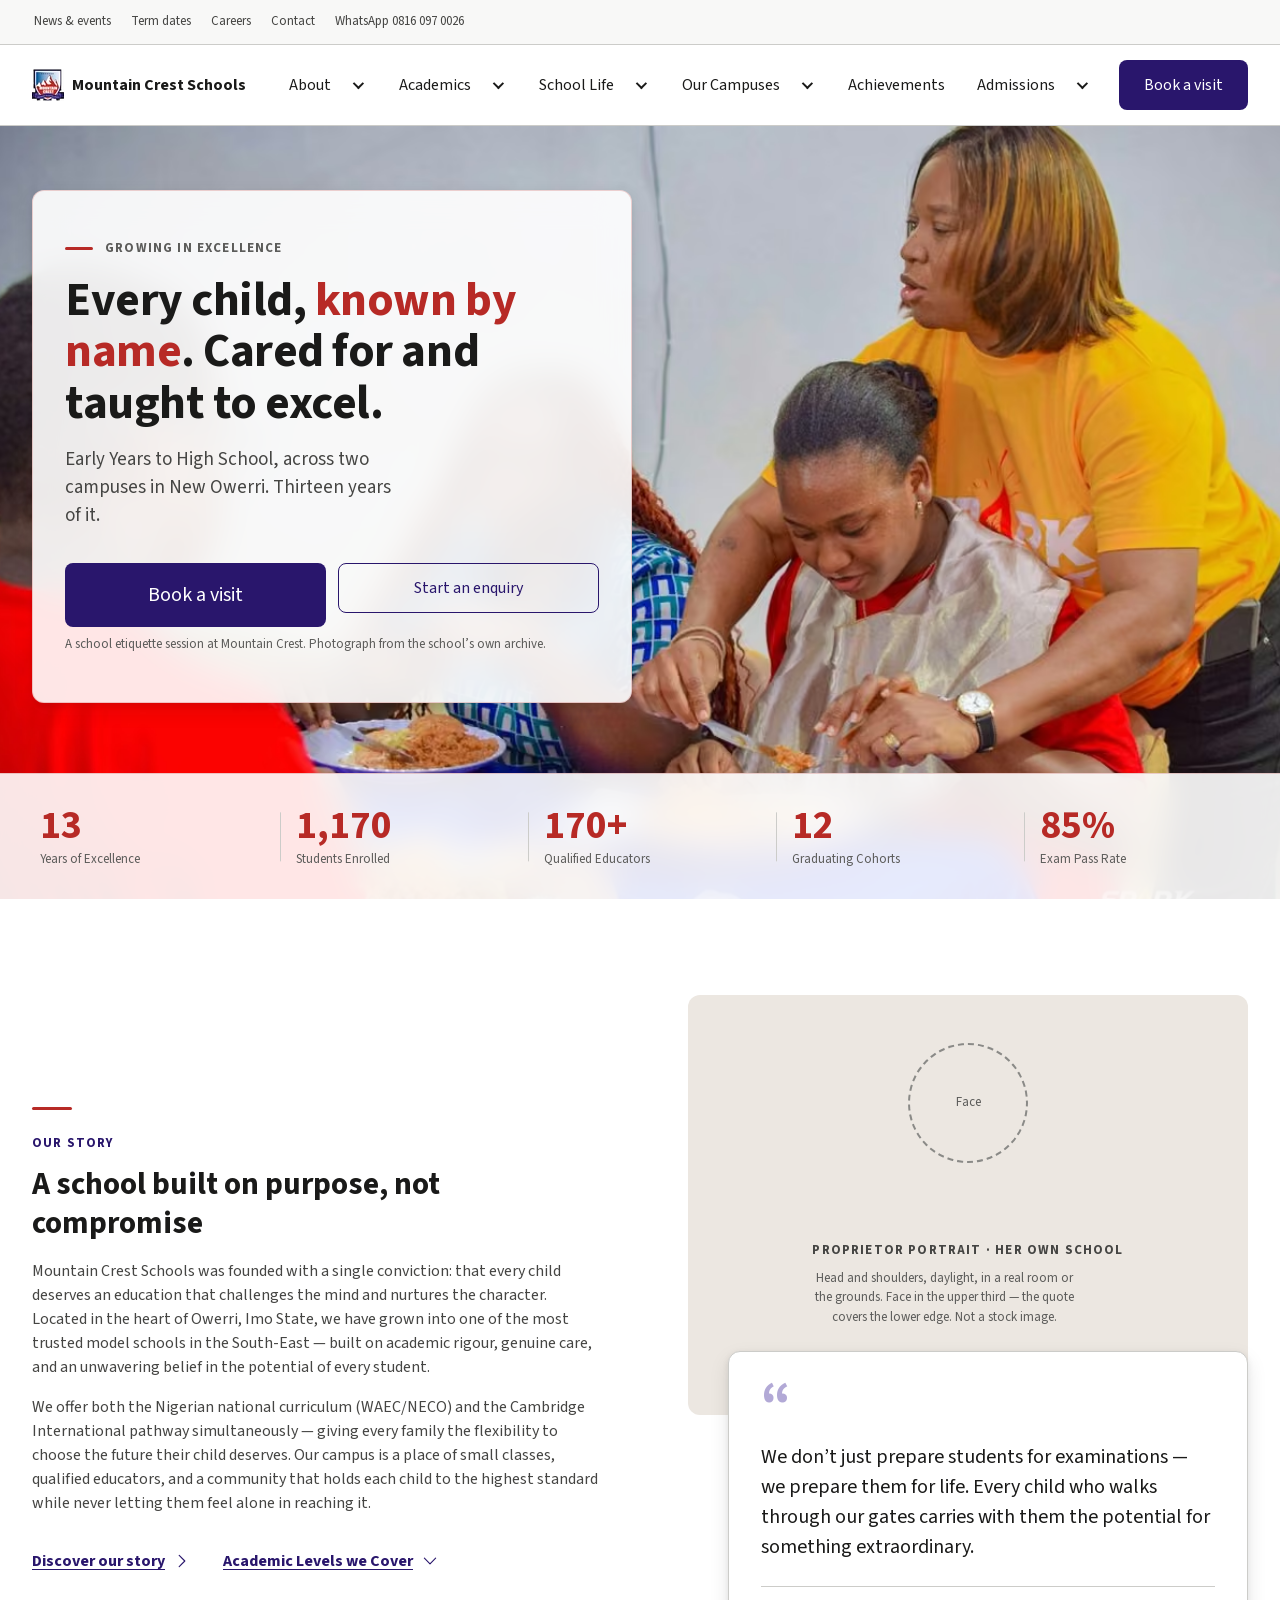
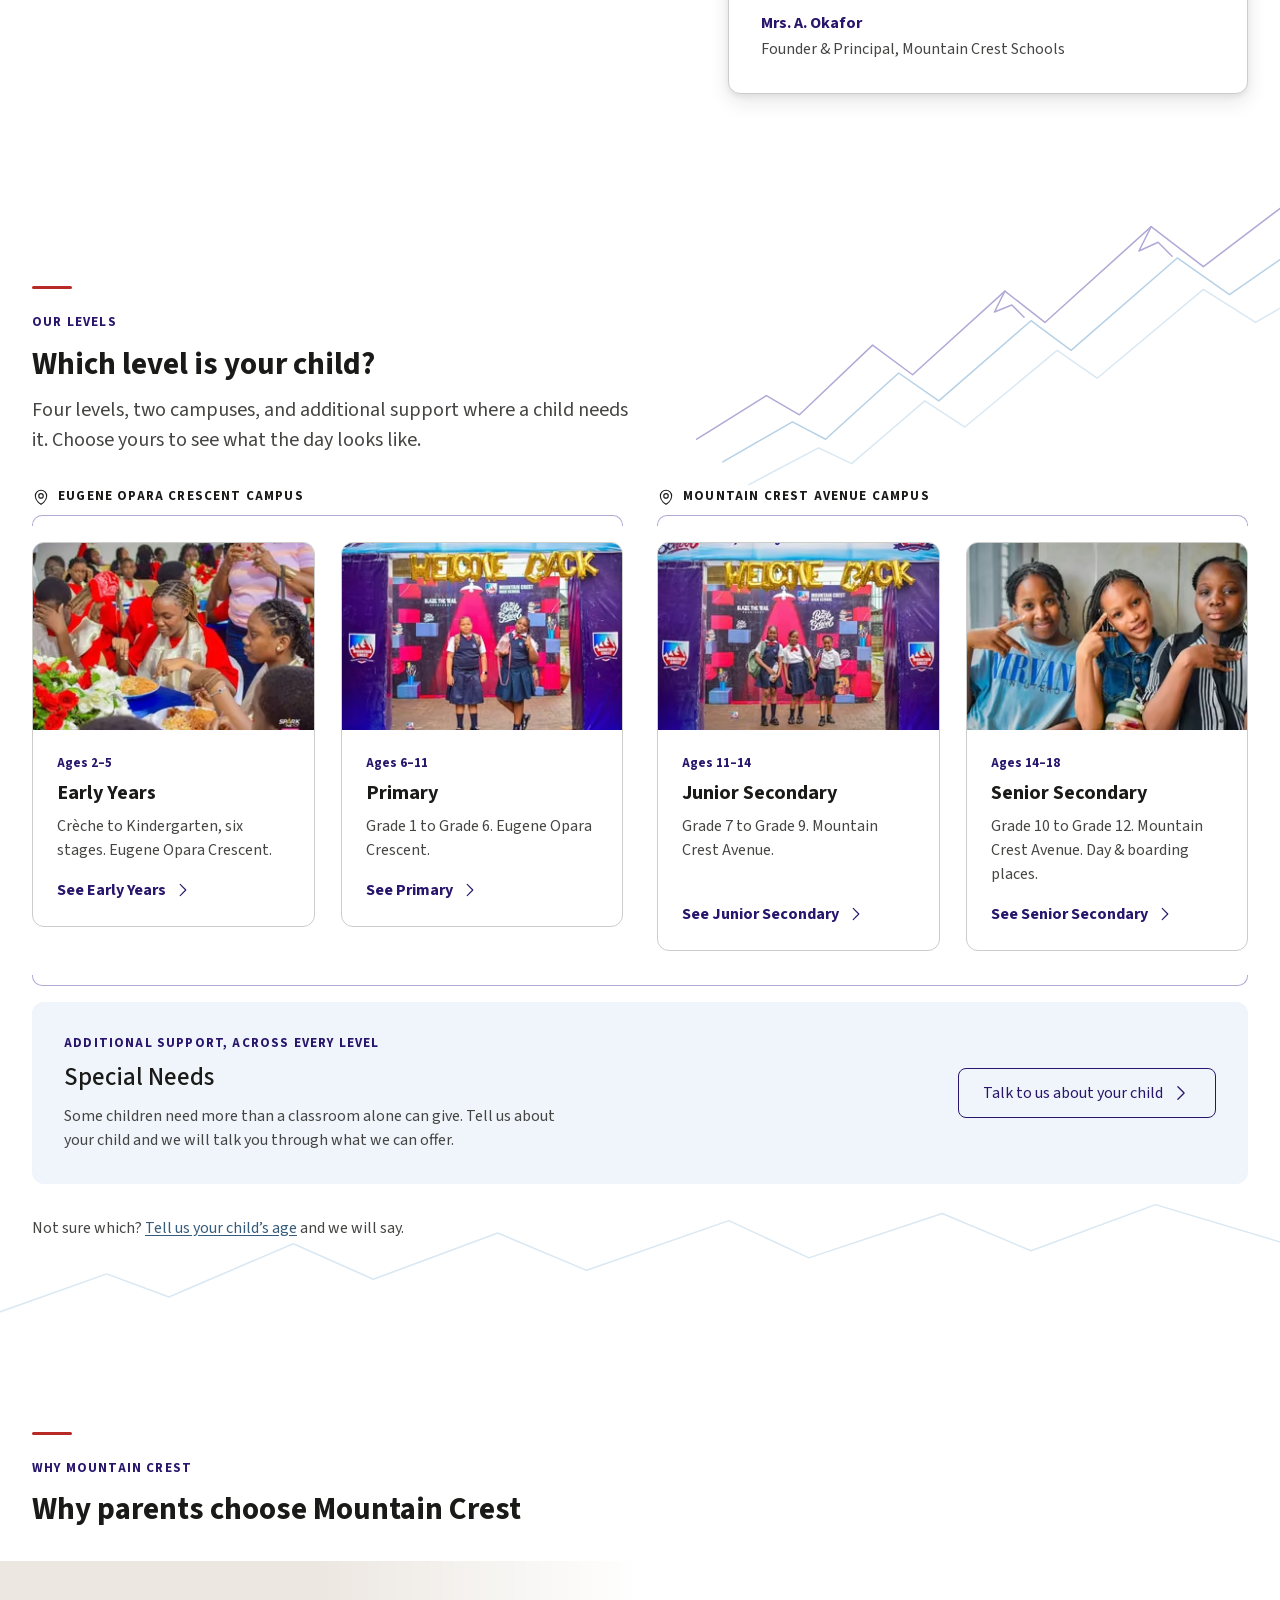
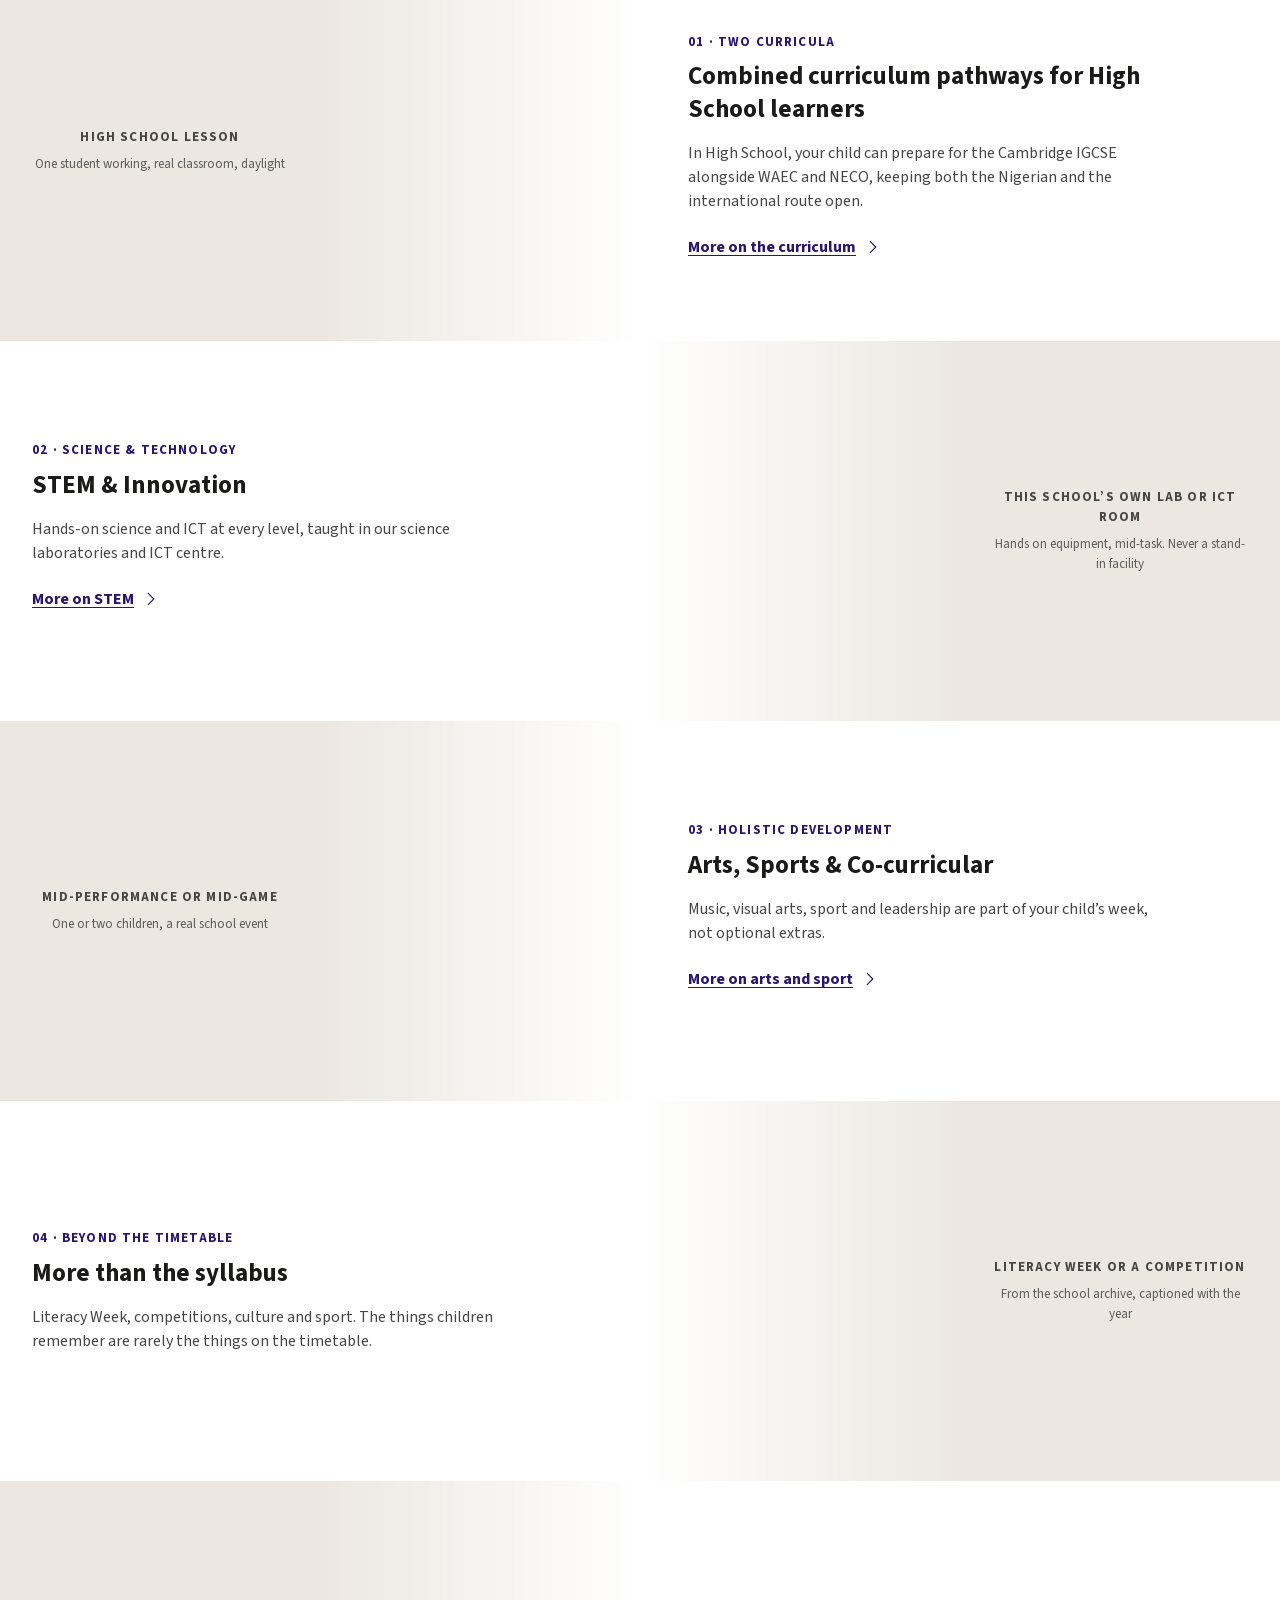
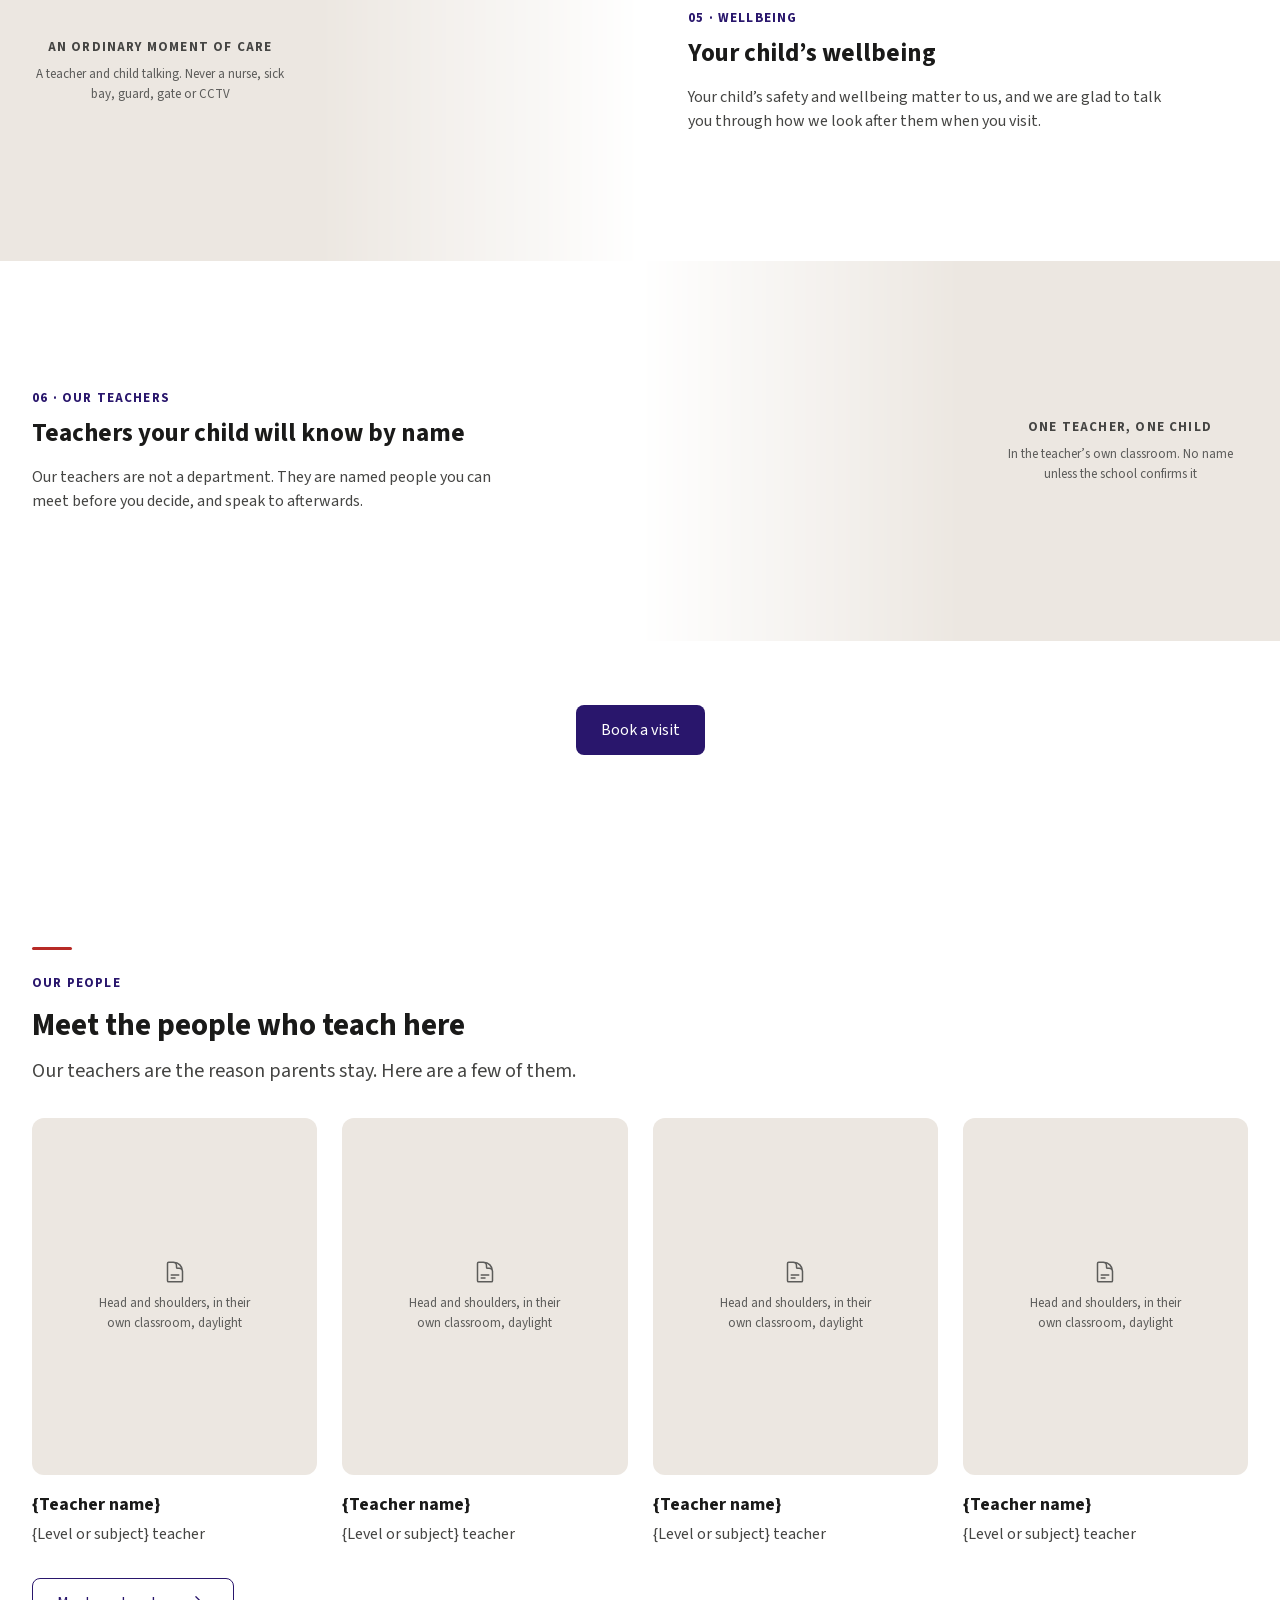
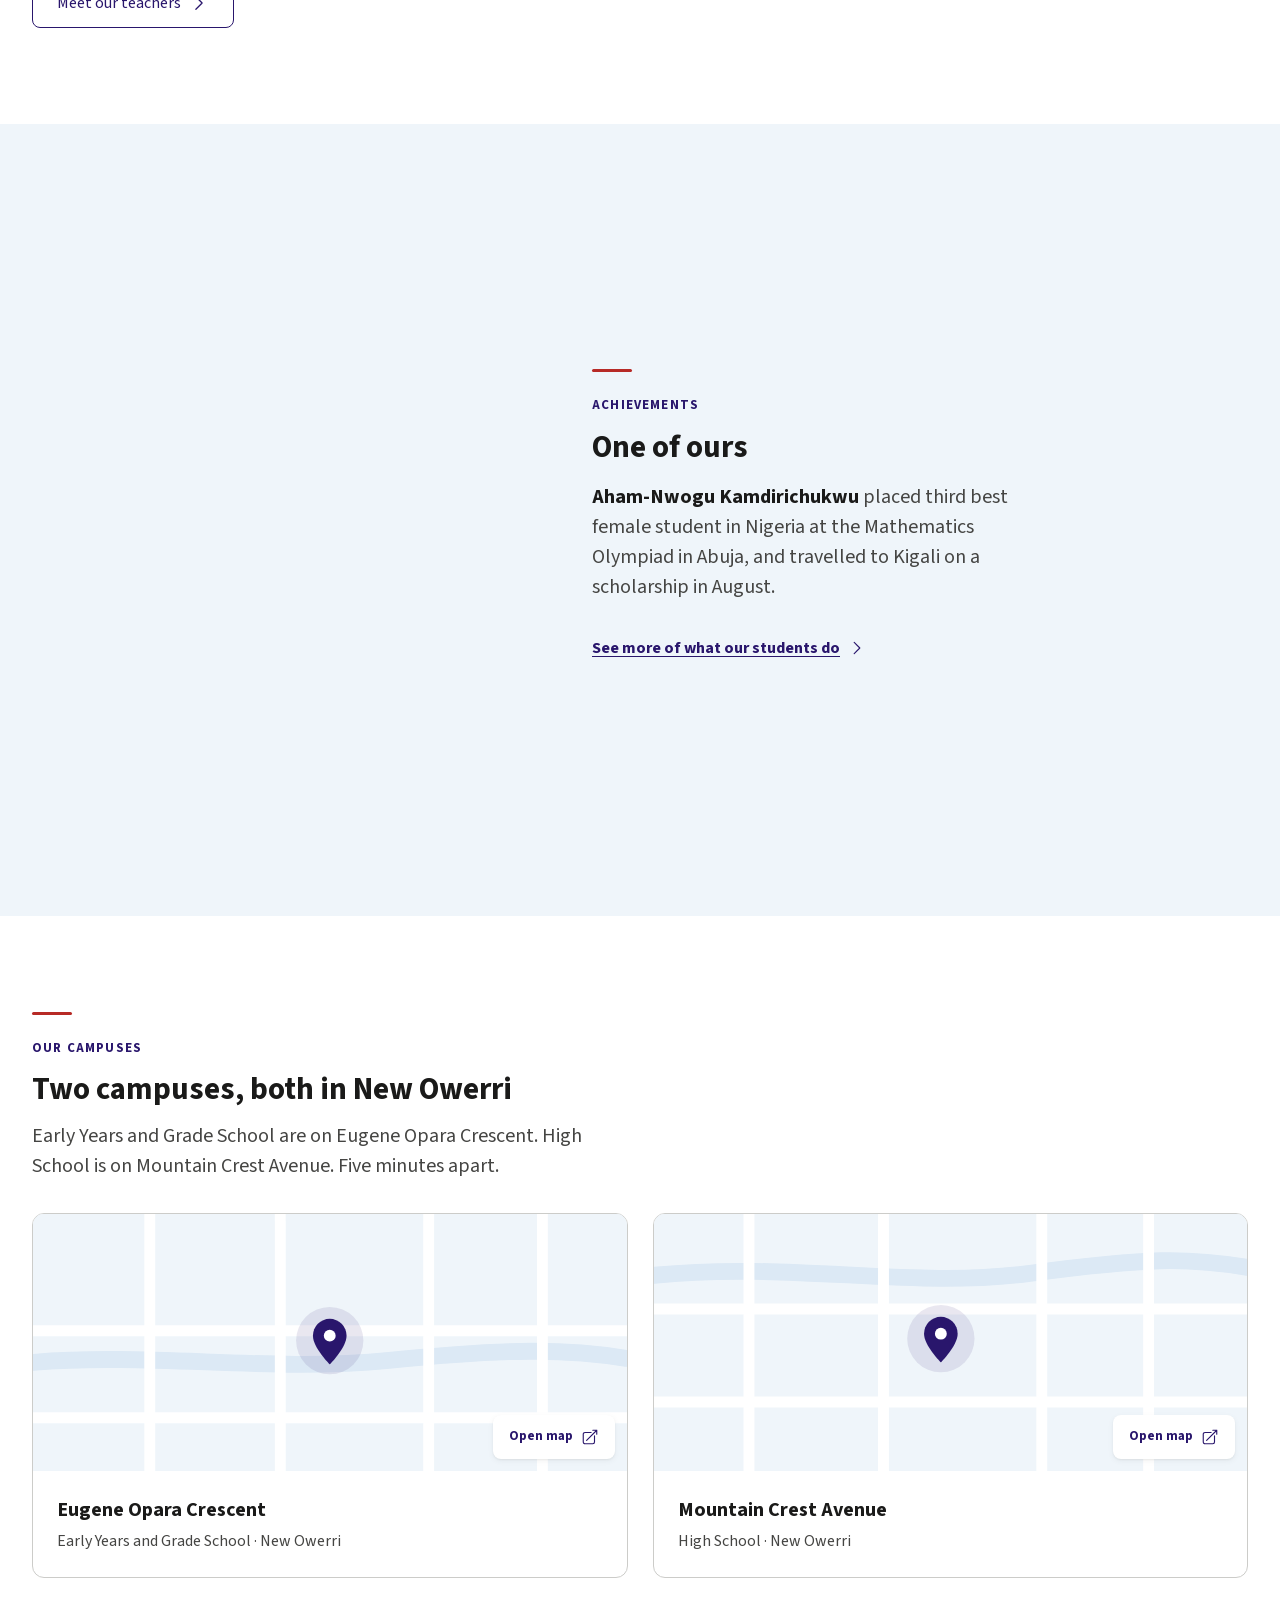
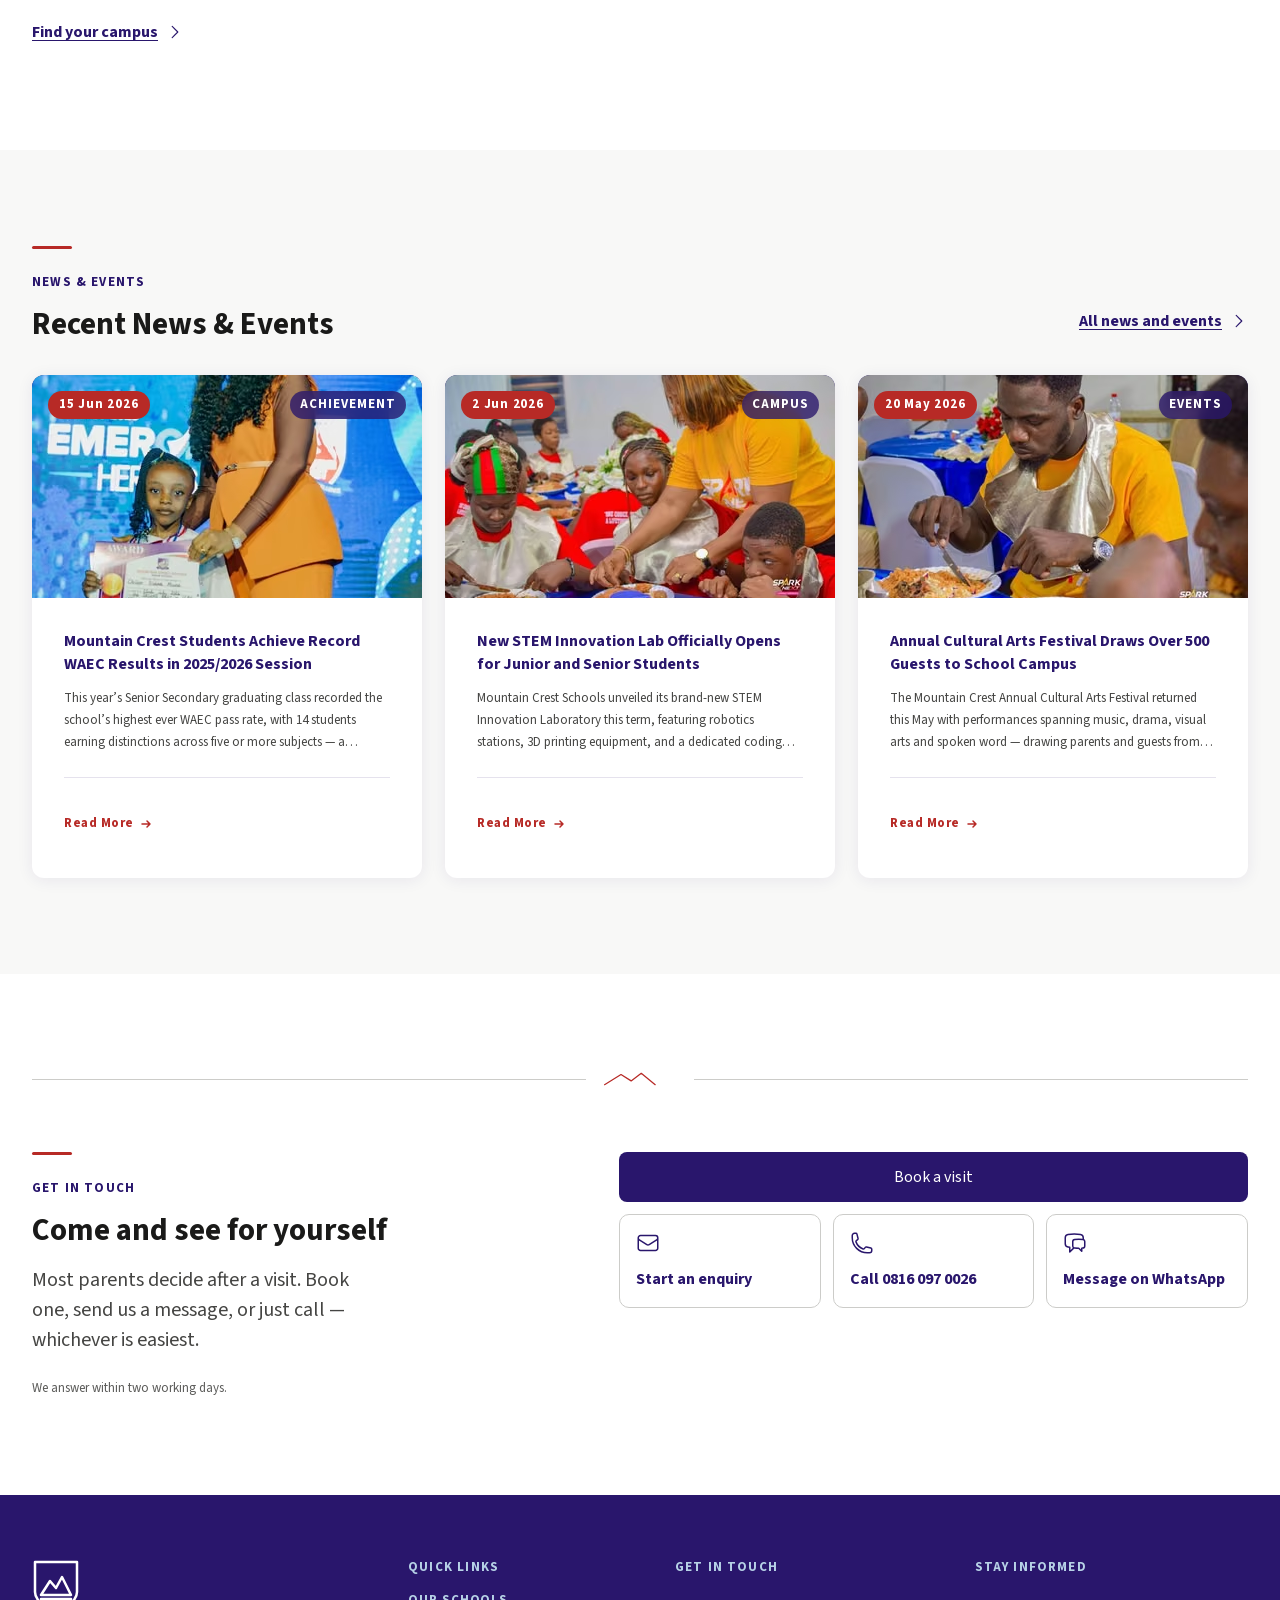
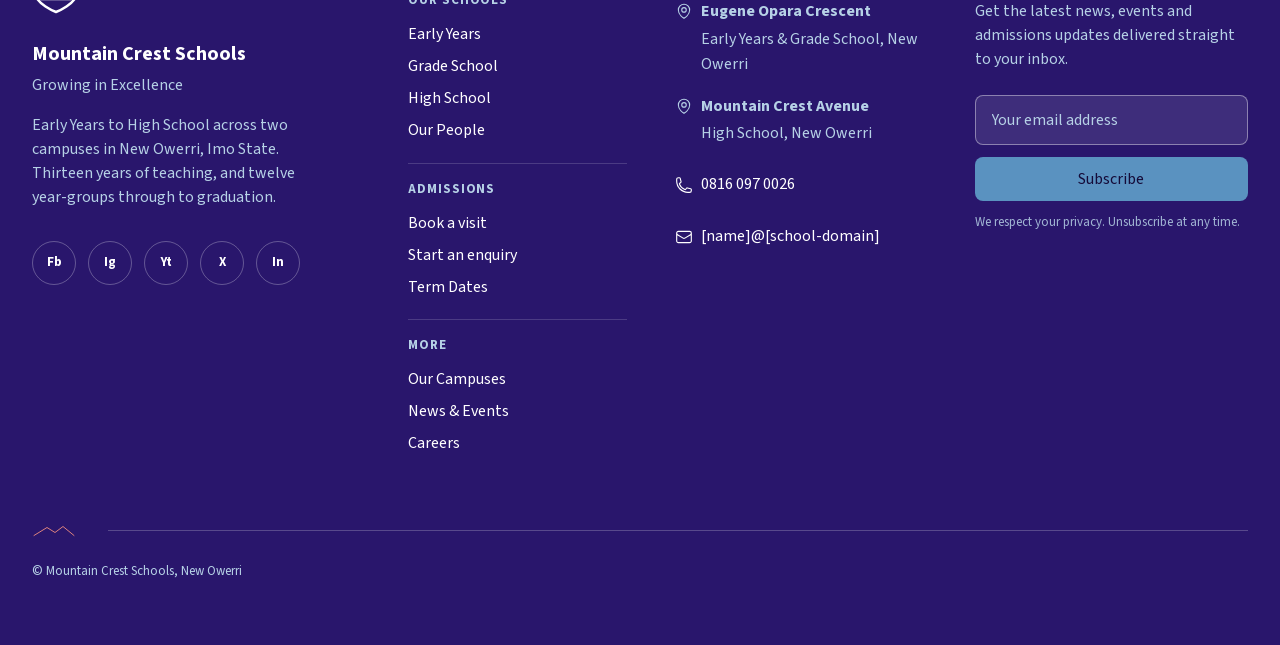
==== commit 544b6cba: "navigation main links made working links. hero section adjusted for mobile screen" ====
--- a/index.html
+++ b/index.html
@@ -1,4 +1,4 @@
-<!DOCTYPE html><html lang="en-NG"><head><meta charset="utf-8"><meta name="viewport" content="width=device-width,initial-scale=1"><title>Mountain Crest Schools | Early Years to High School, New Owerri</title><meta name="description" content="Mountain Crest School teaches from Cr&egrave;che to High School across two campuses in New Owerri, Imo State. Thirteen years, twelve graduating cohorts. Book a visit and see an ordinary day."><link rel="preload" href="fonts/SourceSans3-subset.woff2" as="font" type="font/woff2" crossorigin><link rel="icon" href="img/favicon.ico" sizes="any"><link rel="icon" href="img/favicon.png" type="image/png"><link rel="stylesheet" href="css/style.css"></head><body class="p-home"><svg xmlns="http://www.w3.org/2000/svg" style="display:none" aria-hidden="true"><symbol id="i-academic-cap" viewBox="0 0 24 24"><path d="M4.26 10.147a60.438 60.438 0 0 0-.491 6.347A48.62 48.62 0 0 1 12 20.904a48.62 48.62 0 0 1 8.232-4.41 60.46 60.46 0 0 0-.491-6.347m-15.482 0a50.636 50.636 0 0 0-2.658-.813A59.906 59.906 0 0 1 12 3.493a59.903 59.903 0 0 1 10.399 5.84c-.896.248-1.783.52-2.658.814m-15.482 0A50.717 50.717 0 0 1 12 13.489a50.702 50.702 0 0 1 7.74-3.342M6.75 15a.75.75 0 1 0 0-1.5.75.75 0 0 0 0 1.5Zm0 0v-3.675A55.378 55.378 0 0 1 12 8.443m-7.007 11.55A5.981 5.981 0 0 0 6.75 15.75v-1.5"/></symbol><symbol id="i-building-library" viewBox="0 0 24 24"><path d="M12 21v-8.25M15.75 21v-8.25M8.25 21v-8.25M3 9l9-6 9 6m-1.5 12V10.332A48.36 48.36 0 0 0 12 9.75c-2.551 0-5.056.2-7.5.582V21M3 21h18M12 6.75h.008v.008H12V6.75Z"/></symbol><symbol id="i-users" viewBox="0 0 24 24"><path d="M15 19.128a9.38 9.38 0 0 0 2.625.372 9.337 9.337 0 0 0 4.121-.952 4.125 4.125 0 0 0-7.533-2.493M15 19.128v-.003c0-1.113-.285-2.16-.786-3.07M15 19.128v.106A12.318 12.318 0 0 1 8.624 21c-2.331 0-4.512-.645-6.374-1.766l-.001-.109a6.375 6.375 0 0 1 11.964-3.07M12 6.375a3.375 3.375 0 1 1-6.75 0 3.375 3.375 0 0 1 6.75 0Zm8.25 2.25a2.625 2.625 0 1 1-5.25 0 2.625 2.625 0 0 1 5.25 0Z"/></symbol><symbol id="i-trophy" viewBox="0 0 24 24"><path d="M16.5 18.75h-9m9 0a3 3 0 0 1 3 3h-15a3 3 0 0 1 3-3m9 0v-3.375c0-.621-.503-1.125-1.125-1.125h-.871M7.5 18.75v-3.375c0-.621.504-1.125 1.125-1.125h.872m5.007 0H9.497m5.007 0a7.454 7.454 0 0 1-.982-3.172M9.497 14.25a7.454 7.454 0 0 0 .981-3.172M5.25 4.236c-.982.143-1.954.317-2.916.52A6.003 6.003 0 0 0 7.73 9.728M5.25 4.236V4.5c0 2.108.966 3.99 2.48 5.228M5.25 4.236V2.721C7.456 2.41 9.71 2.25 12 2.25c2.291 0 4.545.16 6.75.47v1.516M7.73 9.728a6.726 6.726 0 0 0 2.748 1.35m8.272-6.842V4.5c0 2.108-.966 3.99-2.48 5.228m2.48-5.492a46.32 46.32 0 0 1 2.916.52 6.003 6.003 0 0 1-5.395 4.972m0 0a6.726 6.726 0 0 1-2.749 1.35m0 0a6.772 6.772 0 0 1-3.044 0"/></symbol><symbol id="i-sparkles" viewBox="0 0 24 24"><path d="M9.813 15.904 9 18.75l-.813-2.846a4.5 4.5 0 0 0-3.09-3.09L2.25 12l2.846-.813a4.5 4.5 0 0 0 3.09-3.09L9 5.25l.813 2.846a4.5 4.5 0 0 0 3.09 3.09L15.75 12l-2.846.813a4.5 4.5 0 0 0-3.09 3.09ZM18.259 8.715 18 9.75l-.259-1.035a3.375 3.375 0 0 0-2.455-2.456L14.25 6l1.036-.259a3.375 3.375 0 0 0 2.455-2.456L18 2.25l.259 1.035a3.375 3.375 0 0 0 2.456 2.456L21.75 6l-1.035.259a3.375 3.375 0 0 0-2.456 2.456ZM16.894 20.567 16.5 21.75l-.394-1.183a2.25 2.25 0 0 0-1.423-1.423L13.5 18.75l1.183-.394a2.25 2.25 0 0 0 1.423-1.423l.394-1.183.394 1.183a2.25 2.25 0 0 0 1.423 1.423l1.183.394-1.183.394a2.25 2.25 0 0 0-1.423 1.423Z"/></symbol><symbol id="i-heart" viewBox="0 0 24 24"><path d="M21 8.25c0-2.485-2.099-4.5-4.688-4.5-1.935 0-3.597 1.126-4.312 2.733-.715-1.607-2.377-2.733-4.313-2.733C5.1 3.75 3 5.765 3 8.25c0 7.22 9 12 9 12s9-4.78 9-12Z"/></symbol><symbol id="i-phone" viewBox="0 0 24 24"><path d="M2.25 6.75c0 8.284 6.716 15 15 15h2.25a2.25 2.25 0 0 0 2.25-2.25v-1.372c0-.516-.351-.966-.852-1.091l-4.423-1.106c-.44-.11-.902.055-1.173.417l-.97 1.293c-.282.376-.769.542-1.21.38a12.035 12.035 0 0 1-7.143-7.143c-.162-.441.004-.928.38-1.21l1.293-.97c.363-.271.527-.734.417-1.173L6.963 3.102a1.125 1.125 0 0 0-1.091-.852H4.5A2.25 2.25 0 0 0 2.25 4.5v2.25Z"/></symbol><symbol id="i-chat" viewBox="0 0 24 24"><path d="M20.25 8.511c.884.284 1.5 1.128 1.5 2.097v4.286c0 1.136-.847 2.1-1.98 2.193-.34.027-.68.052-1.02.072v3.091l-3-3c-1.354 0-2.694-.055-4.02-.163a2.115 2.115 0 0 1-.825-.242m9.345-8.334a2.126 2.126 0 0 0-.476-.095 48.64 48.64 0 0 0-8.048 0c-1.131.094-1.976 1.057-1.976 2.192v4.286c0 .837.46 1.58 1.155 1.951m9.345-8.334V6.637c0-1.621-1.152-3.026-2.76-3.235A48.455 48.455 0 0 0 11.25 3c-2.115 0-4.198.137-6.24.402-1.608.209-2.76 1.614-2.76 3.235v6.226c0 1.621 1.152 3.026 2.76 3.235.577.075 1.157.14 1.74.194V21l4.155-4.155"/></symbol><symbol id="i-envelope" viewBox="0 0 24 24"><path d="M21.75 6.75v10.5a2.25 2.25 0 0 1-2.25 2.25h-15a2.25 2.25 0 0 1-2.25-2.25V6.75m19.5 0A2.25 2.25 0 0 0 19.5 4.5h-15a2.25 2.25 0 0 0-2.25 2.25m19.5 0v.243a2.25 2.25 0 0 1-1.07 1.916l-7.5 4.615a2.25 2.25 0 0 1-2.36 0L3.32 8.91a2.25 2.25 0 0 1-1.07-1.916V6.75"/></symbol><symbol id="i-map-pin" viewBox="0 0 24 24"><path d="M15 10.5a3 3 0 1 1-6 0 3 3 0 0 1 6 0Z M19.5 10.5c0 7.142-7.5 11.25-7.5 11.25S4.5 17.642 4.5 10.5a7.5 7.5 0 1 1 15 0Z"/></symbol><symbol id="i-check-circle" viewBox="0 0 24 24"><path d="M9 12.75 11.25 15 15 9.75M21 12a9 9 0 1 1-18 0 9 9 0 0 1 18 0Z"/></symbol><symbol id="i-warning" viewBox="0 0 24 24"><path d="M12 9v3.75m-9.303 3.376c-.866 1.5.217 3.374 1.948 3.374h14.71c1.73 0 2.813-1.874 1.948-3.374L13.949 3.378c-.866-1.5-3.032-1.5-3.898 0L2.697 16.126ZM12 15.75h.007v.008H12v-.008Z"/></symbol><symbol id="i-error" viewBox="0 0 24 24"><path d="M12 9v3.75m9-.75a9 9 0 1 1-18 0 9 9 0 0 1 18 0Zm-9 3.75h.008v.008H12v-.008Z"/></symbol><symbol id="i-info" viewBox="0 0 24 24"><path d="m11.25 11.25.041-.02a.75.75 0 0 1 1.063.852l-.708 2.836a.75.75 0 0 0 1.063.853l.041-.021M21 12a9 9 0 1 1-18 0 9 9 0 0 1 18 0Zm-9-3.75h.008v.008H12V8.25Z"/></symbol><symbol id="i-chevron-down" viewBox="0 0 24 24"><path d="m19.5 8.25-7.5 7.5-7.5-7.5"/></symbol><symbol id="i-chevron-right" viewBox="0 0 24 24"><path d="m8.25 4.5 7.5 7.5-7.5 7.5"/></symbol><symbol id="i-menu" viewBox="0 0 24 24"><path d="M3.75 6.75h16.5M3.75 12h16.5m-16.5 5.25h16.5"/></symbol><symbol id="i-close" viewBox="0 0 24 24"><path d="M6 18 18 6M6 6l12 12"/></symbol><symbol id="i-external" viewBox="0 0 24 24"><path d="M13.5 6H5.25A2.25 2.25 0 0 0 3 8.25v10.5A2.25 2.25 0 0 0 5.25 21h10.5A2.25 2.25 0 0 0 18 18.75V10.5m-10.5 6L21 3m0 0h-5.25M21 3v5.25"/></symbol><symbol id="i-document" viewBox="0 0 24 24"><path d="M19.5 14.25v-2.625a3.375 3.375 0 0 0-3.375-3.375h-1.5A1.125 1.125 0 0 1 13.5 7.125v-1.5a3.375 3.375 0 0 0-3.375-3.375H8.25m0 12.75h7.5m-7.5 3H12M10.5 2.25H5.625c-.621 0-1.125.504-1.125 1.125v17.25c0 .621.504 1.125 1.125 1.125h12.75c.621 0 1.125-.504 1.125-1.125V11.25a9 9 0 0 0-9-9Z"/></symbol></svg><a class="skip" href="#main">Skip to main content</a><div class="util"><div class="wrap"><nav aria-label="Utility"><ul><li class="opt"><a href="news.html">News &amp; events</a></li><li class="opt"><a href="news.html#terms">Term dates</a></li><li class="opt"><a href="careers.html">Careers</a></li><li><a href="contact.html">Contact</a></li><li><a href="https://wa.me/2348160970026">WhatsApp 0816 097 0026</a></li></ul></nav></div></div><header class="hdr"><div class="wrap hdr__in"><a class="logo" href="index.html"><picture><source type="image/webp" srcset="img/crest-32.webp 1x, img/crest-64.webp 2x"><img src="img/crest-32.png" srcset="img/crest-32.png 1x, img/crest-64.png 2x" width="32" height="32" alt="" aria-hidden="true" decoding="async"></picture><span class="logo__name">Mountain Crest Schools</span><span class="vh">Mountain Crest School, home</span></a><nav class="nav" aria-label="Main"><ul><li><details><summary>About</summary><ul><li><a href="about.html">About overview</a></li><li><a href="about.html">Our story</a></li><li><a href="about.html">Our people</a></li><li><a href="about.html">Values &amp; ethos</a></li><li><a href="about.html">By the numbers</a></li></ul></details></li><li><details><summary>Academics</summary><ul><li><a href="academics.html">Academics overview</a></li><li><a href="academics.html">Early Years</a></li><li><a href="academics.html">Grade School</a></li><li><a href="academics.html">High School</a></li><li><a href="academics.html">Curriculum &amp; exams</a></li><li><a href="academics.html">Beyond the classroom</a></li></ul></details></li><li><details><summary>School Life</summary><ul><li><a href="school-life.html">School Life overview</a></li><li><a href="school-life.html">A day in the life</a></li><li><a href="school-life.html">Facilities</a></li></ul></details></li><li><details><summary>Our Campuses</summary><ul><li><a href="campuses.html">Our Campuses overview</a></li><li><a href="campuses.html">Which campus is my child's?</a></li><li><a href="campuses.html">Locations &amp; directions</a></li></ul></details></li><li><a href="achievements.html">Achievements</a></li><li><details><summary>Admissions</summary><ul><li><a href="admissions.html">Admissions overview</a></li><li><a href="admissions.html">How to apply</a></li><li><a href="admissions.html">Fees</a></li><li><a href="admissions.html">Book a visit</a></li><li><a href="admissions.html">Questions parents ask</a></li></ul></details></li></ul></nav><a class="btn btn--fill" href="admissions.html#visit">Book a visit</a><details class="menu"><summary aria-label="Open menu"><span aria-hidden="true">☰</span> Menu</summary><div><nav aria-label="Main"><ul class="mnav"><li><details><summary>About</summary><ul><li><a href="about.html">About overview</a></li><li><a href="about.html">Our story</a></li><li><a href="about.html">Our people</a></li><li><a href="about.html">Values &amp; ethos</a></li><li><a href="about.html">By the numbers</a></li></ul></details></li><li><details><summary>Academics</summary><ul><li><a href="academics.html">Academics overview</a></li><li><a href="academics.html">Early Years</a></li><li><a href="academics.html">Grade School</a></li><li><a href="academics.html">High School</a></li><li><a href="academics.html">Curriculum &amp; exams</a></li><li><a href="academics.html">Beyond the classroom</a></li></ul></details></li><li><details><summary>School Life</summary><ul><li><a href="school-life.html">School Life overview</a></li><li><a href="school-life.html">A day in the life</a></li><li><a href="school-life.html">Facilities</a></li></ul></details></li><li><details><summary>Our Campuses</summary><ul><li><a href="campuses.html">Our Campuses overview</a></li><li><a href="campuses.html">Which campus is my child's?</a></li><li><a href="campuses.html">Locations &amp; directions</a></li></ul></details></li><li><a href="achievements.html">Achievements</a></li><li><details><summary>Admissions</summary><ul><li><a href="admissions.html">Admissions overview</a></li><li><a href="admissions.html">How to apply</a></li><li><a href="admissions.html">Fees</a></li><li><a href="admissions.html">Book a visit</a></li><li><a href="admissions.html">Questions parents ask</a></li></ul></details></li></ul></nav><nav aria-label="Utility"><ul class="mnav"><li><a href="news.html">News &amp; events</a></li><li><a href="news.html#terms">Term dates</a></li><li><a href="careers.html">Careers</a></li></ul></nav></div></details></div></header><main id="main" tabindex="-1"><section class="hero" id="top"><picture class="pic"><source media="(min-width:960px)" type="image/avif" srcset="img/hero-wide-288.avif 288w, img/hero-wide-448.avif 448w, img/hero-wide-608.avif 608w, img/hero-wide-768.avif 768w, img/hero-wide-960.avif 960w, img/hero-wide-1280.avif 1280w, img/hero-wide-1400.avif 1400w" sizes="100vw"><source media="(min-width:960px)" type="image/webp" srcset="img/hero-wide-288.webp 288w, img/hero-wide-448.webp 448w, img/hero-wide-608.webp 608w, img/hero-wide-768.webp 768w, img/hero-wide-960.webp 960w, img/hero-wide-1280.webp 1280w, img/hero-wide-1400.webp 1400w" sizes="100vw"><source type="image/avif" srcset="img/hero-tall-288.avif 288w, img/hero-tall-448.avif 448w, img/hero-tall-608.avif 608w, img/hero-tall-768.avif 768w, img/hero-tall-960.avif 960w" sizes="100vw"><source type="image/webp" srcset="img/hero-tall-288.webp 288w, img/hero-tall-448.webp 448w, img/hero-tall-608.webp 608w, img/hero-tall-768.webp 768w, img/hero-tall-960.webp 960w" sizes="100vw"><img src="img/hero-wide-1400.jpg" srcset="img/hero-wide-288.jpg 288w, img/hero-wide-448.jpg 448w, img/hero-wide-608.jpg 608w, img/hero-wide-768.jpg 768w, img/hero-wide-960.jpg 960w, img/hero-wide-1280.jpg 1280w, img/hero-wide-1400.jpg 1400w" sizes="100vw" width="1400" height="788" alt="A member of staff helping two Mountain Crest pupils at a table during a school etiquette session" loading="eager" fetchpriority="high"></picture><div class="hero__scrim" aria-hidden="true"></div><div class="wrap hero__body"><div class="hero__card"><p class="eyebrow">Growing in Excellence</p><h1>Every child, <span class="hl">known by name</span>. Cared for and taught to excel.</h1><p class="hero__sub">Early Years to High School, across two campuses in New Owerri. Thirteen years of it.</p><div class="cta"><a class="btn btn--fill btn--lg btn--block" href="admissions.html#visit">Book a visit</a><a class="btn btn--out btn--block" href="admissions.html#enquiry">Start an enquiry</a></div><p class="hero__cap">A school etiquette session at Mountain Crest. Photograph from the school’s own archive.</p></div></div><div class="hero__stats"><div class="wrap"><div class="hstat"><ul><li class="stat"><p class="stat__n">13</p><p class="stat__l">Years of Excellence</p></li><li class="stat"><p class="stat__n">1,170</p><p class="stat__l">Students Enrolled</p></li><li class="stat"><p class="stat__n">170+</p><p class="stat__l">Qualified Educators</p></li><li class="stat"><p class="stat__n">12</p><p class="stat__l">Graduating Cohorts</p></li><li class="stat"><p class="stat__n">85%</p><p class="stat__l">Exam Pass Rate</p></li></ul></div></div></div></section><section class="sec" id="story"><div class="wrap"><div class="story"><div class="story__b"><p class="rule" aria-hidden="true"></p><p class="kicker">Our story</p><h2>A school built on purpose, not compromise</h2><p class="story__p">Mountain Crest Schools was founded with a single conviction: that every child deserves an education that challenges the mind and nurtures the character. Located in the heart of Owerri, Imo State, we have grown into one of the most trusted model schools in the South-East &mdash; built on academic rigour, genuine care, and an unwavering belief in the potential of every student.</p><p class="story__p">We offer both the Nigerian national curriculum (WAEC/NECO) and the Cambridge International pathway simultaneously &mdash; giving every family the flexibility to choose the future their child deserves. Our campus is a place of small classes, qualified educators, and a community that holds each child to the highest standard while never letting them feel alone in reaching it.</p><p class="story__links"><a class="lnk" href="about.html">Discover our story<svg class="ico ico--sm" aria-hidden="true" focusable="false"><use href="#i-chevron-right"/></svg></a><a class="lnk" href="#levels">Academic Levels we Cover<svg class="ico ico--sm" aria-hidden="true" focusable="false"><use href="#i-chevron-down"/></svg></a></p></div><div class="story__media"><div class="ph ph--43 story__ph" role="img" aria-label="Awaiting a photograph of the proprietor"><span class="story__face" aria-hidden="true">Face</span><span class="story__cap"><span class="ph__k">Proprietor portrait<span class="story__k1"> &middot; her own school</span><span class="story__k2"> &middot; 4:3</span></span><span class="ph__t story__brief">Head and shoulders, daylight, in a real room or the grounds. Face in the upper third &mdash; the quote covers the lower edge. Not a stock image.</span></span></div><figure class="quote"><span class="quote__m" aria-hidden="true">&ldquo;</span><blockquote class="quote__t"><p>We don&rsquo;t just prepare students for examinations &mdash; we prepare them for life. Every child who walks through our gates carries with them the potential for something extraordinary.</p></blockquote><figcaption class="quote__c"><span class="quote__n">Mrs. A. Okafor</span><span class="quote__r">Founder &amp; Principal, Mountain Crest Schools</span></figcaption></figure></div></div></div></section><section class="sec sec--ridge" id="levels"><div class="wrap"><div class="sec__head"><p class="rule" aria-hidden="true"></p><p class="kicker">Our levels</p><h2>Which level is your child?</h2><p class="sec__lead">Four levels, two campuses, and additional support where a child needs it. Choose yours to see what the day looks like.</p></div><div class="lvlset"><div class="cgrp"><p class="cgrp__label"><svg class="ico ico--sm" aria-hidden="true" focusable="false"><use href="#i-map-pin"/></svg><span>Eugene Opara Crescent campus</span></p><div class="cgrp__rail" aria-hidden="true"></div><ul class="lcards"><li class="lcard"><a class="lcard__a" href="early-years.html"><picture class="lcard__pic"><source type="image/avif" srcset="img/lv1-288.avif 288w, img/lv1-424.avif 424w, img/lv1-566.avif 566w, img/lv1-768.avif 768w" sizes="(min-width:960px) 283px,(min-width:640px) calc((100vw - 88px)/2),calc(100vw - 32px)"><source type="image/webp" srcset="img/lv1-288.webp 288w, img/lv1-424.webp 424w, img/lv1-566.webp 566w, img/lv1-768.webp 768w" sizes="(min-width:960px) 283px,(min-width:640px) calc((100vw - 88px)/2),calc(100vw - 32px)"><img src="img/lv1-424.jpg" srcset="img/lv1-288.jpg 288w, img/lv1-424.jpg 424w, img/lv1-566.jpg 566w, img/lv1-768.jpg 768w" sizes="(min-width:960px) 283px,(min-width:640px) calc((100vw - 88px)/2),calc(100vw - 32px)" width="768" height="512" alt="Mountain Crest pupils in Early Years" loading="lazy" decoding="async"></picture><span class="lcard__b"><span class="lcard__age">Ages 2&ndash;5</span><span class="lcard__name">Early Years</span><span class="lcard__txt">Cr&egrave;che to Kindergarten, six stages. Eugene Opara Crescent.</span><span class="lcard__cta">See Early Years<svg class="ico ico--sm" aria-hidden="true" focusable="false"><use href="#i-chevron-right"/></svg></span></span></a></li><li class="lcard"><a class="lcard__a" href="grade-school.html"><picture class="lcard__pic"><source type="image/avif" srcset="img/lv2-288.avif 288w, img/lv2-424.avif 424w, img/lv2-566.avif 566w, img/lv2-768.avif 768w" sizes="(min-width:960px) 283px,(min-width:640px) calc((100vw - 88px)/2),calc(100vw - 32px)"><source type="image/webp" srcset="img/lv2-288.webp 288w, img/lv2-424.webp 424w, img/lv2-566.webp 566w, img/lv2-768.webp 768w" sizes="(min-width:960px) 283px,(min-width:640px) calc((100vw - 88px)/2),calc(100vw - 32px)"><img src="img/lv2-424.jpg" srcset="img/lv2-288.jpg 288w, img/lv2-424.jpg 424w, img/lv2-566.jpg 566w, img/lv2-768.jpg 768w" sizes="(min-width:960px) 283px,(min-width:640px) calc((100vw - 88px)/2),calc(100vw - 32px)" width="768" height="512" alt="Mountain Crest pupils in Primary" loading="lazy" decoding="async"></picture><span class="lcard__b"><span class="lcard__age">Ages 6&ndash;11</span><span class="lcard__name">Primary</span><span class="lcard__txt">Grade 1 to Grade 6. Eugene Opara Crescent.</span><span class="lcard__cta">See Primary<svg class="ico ico--sm" aria-hidden="true" focusable="false"><use href="#i-chevron-right"/></svg></span></span></a></li></ul></div><div class="cgrp"><p class="cgrp__label"><svg class="ico ico--sm" aria-hidden="true" focusable="false"><use href="#i-map-pin"/></svg><span>Mountain Crest Avenue campus</span></p><div class="cgrp__rail" aria-hidden="true"></div><ul class="lcards"><li class="lcard"><a class="lcard__a" href="high-school.html"><picture class="lcard__pic"><source type="image/avif" srcset="img/lv3-288.avif 288w, img/lv3-424.avif 424w, img/lv3-566.avif 566w, img/lv3-768.avif 768w" sizes="(min-width:960px) 283px,(min-width:640px) calc((100vw - 88px)/2),calc(100vw - 32px)"><source type="image/webp" srcset="img/lv3-288.webp 288w, img/lv3-424.webp 424w, img/lv3-566.webp 566w, img/lv3-768.webp 768w" sizes="(min-width:960px) 283px,(min-width:640px) calc((100vw - 88px)/2),calc(100vw - 32px)"><img src="img/lv3-424.jpg" srcset="img/lv3-288.jpg 288w, img/lv3-424.jpg 424w, img/lv3-566.jpg 566w, img/lv3-768.jpg 768w" sizes="(min-width:960px) 283px,(min-width:640px) calc((100vw - 88px)/2),calc(100vw - 32px)" width="768" height="512" alt="Mountain Crest pupils in Junior Secondary" loading="lazy" decoding="async"></picture><span class="lcard__b"><span class="lcard__age">Ages 11&ndash;14</span><span class="lcard__name">Junior Secondary</span><span class="lcard__txt">Grade 7 to Grade 9. Mountain Crest Avenue.</span><span class="lcard__cta">See Junior Secondary<svg class="ico ico--sm" aria-hidden="true" focusable="false"><use href="#i-chevron-right"/></svg></span></span></a></li><li class="lcard"><a class="lcard__a" href="high-school.html"><picture class="lcard__pic"><source type="image/avif" srcset="img/lv4-288.avif 288w, img/lv4-424.avif 424w, img/lv4-566.avif 566w" sizes="(min-width:960px) 283px,(min-width:640px) calc((100vw - 88px)/2),calc(100vw - 32px)"><source type="image/webp" srcset="img/lv4-288.webp 288w, img/lv4-424.webp 424w, img/lv4-566.webp 566w" sizes="(min-width:960px) 283px,(min-width:640px) calc((100vw - 88px)/2),calc(100vw - 32px)"><img src="img/lv4-424.jpg" srcset="img/lv4-288.jpg 288w, img/lv4-424.jpg 424w, img/lv4-566.jpg 566w" sizes="(min-width:960px) 283px,(min-width:640px) calc((100vw - 88px)/2),calc(100vw - 32px)" width="648" height="432" alt="Mountain Crest pupils in Senior Secondary" loading="lazy" decoding="async"></picture><span class="lcard__b"><span class="lcard__age">Ages 14&ndash;18</span><span class="lcard__name">Senior Secondary</span><span class="lcard__txt">Grade 10 to Grade 12. Mountain Crest Avenue. Day &amp; boarding places.</span><span class="lcard__cta">See Senior Secondary<svg class="ico ico--sm" aria-hidden="true" focusable="false"><use href="#i-chevron-right"/></svg></span></span></a></li></ul></div></div><div class="lvlset__rail" aria-hidden="true"></div><div class="sen"><div class="sen__b"><p class="kicker">Additional support, across every level</p><h3 class="sen__h">Special Needs</h3><p class="sen__p">Some children need more than a classroom alone can give. Tell us about your child and we will talk you through what we can offer.</p></div><a class="btn btn--out" href="admissions.html#enquiry">Talk to us about your child<svg class="ico ico--sm" aria-hidden="true" focusable="false"><use href="#i-chevron-right"/></svg></a></div><p class="sec__note">Not sure which? <a href="admissions.html#enquiry">Tell us your child’s age</a> and we will say.</p></div></section><section class="sec sec--bleed" id="why"><div class="wrap"><div class="sec__head"><p class="rule" aria-hidden="true"></p><p class="kicker">Why Mountain Crest</p><h2>Why parents choose Mountain Crest</h2></div></div><!-- WHEN THE PHOTOGRAPHS ARRIVE: in each row swap the empty span.zz__img
+<!DOCTYPE html><html lang="en-NG"><head><meta charset="utf-8"><meta name="viewport" content="width=device-width,initial-scale=1"><title>Mountain Crest Schools | Early Years to High School, New Owerri</title><meta name="description" content="Mountain Crest School teaches from Cr&egrave;che to High School across two campuses in New Owerri, Imo State. Thirteen years, twelve graduating cohorts. Book a visit and see an ordinary day."><link rel="preload" href="fonts/SourceSans3-subset.woff2" as="font" type="font/woff2" crossorigin><link rel="icon" href="img/favicon.ico" sizes="any"><link rel="icon" href="img/favicon.png" type="image/png"><link rel="stylesheet" href="css/style.css"></head><body class="p-home"><svg xmlns="http://www.w3.org/2000/svg" style="display:none" aria-hidden="true"><symbol id="i-academic-cap" viewBox="0 0 24 24"><path d="M4.26 10.147a60.438 60.438 0 0 0-.491 6.347A48.62 48.62 0 0 1 12 20.904a48.62 48.62 0 0 1 8.232-4.41 60.46 60.46 0 0 0-.491-6.347m-15.482 0a50.636 50.636 0 0 0-2.658-.813A59.906 59.906 0 0 1 12 3.493a59.903 59.903 0 0 1 10.399 5.84c-.896.248-1.783.52-2.658.814m-15.482 0A50.717 50.717 0 0 1 12 13.489a50.702 50.702 0 0 1 7.74-3.342M6.75 15a.75.75 0 1 0 0-1.5.75.75 0 0 0 0 1.5Zm0 0v-3.675A55.378 55.378 0 0 1 12 8.443m-7.007 11.55A5.981 5.981 0 0 0 6.75 15.75v-1.5"/></symbol><symbol id="i-building-library" viewBox="0 0 24 24"><path d="M12 21v-8.25M15.75 21v-8.25M8.25 21v-8.25M3 9l9-6 9 6m-1.5 12V10.332A48.36 48.36 0 0 0 12 9.75c-2.551 0-5.056.2-7.5.582V21M3 21h18M12 6.75h.008v.008H12V6.75Z"/></symbol><symbol id="i-users" viewBox="0 0 24 24"><path d="M15 19.128a9.38 9.38 0 0 0 2.625.372 9.337 9.337 0 0 0 4.121-.952 4.125 4.125 0 0 0-7.533-2.493M15 19.128v-.003c0-1.113-.285-2.16-.786-3.07M15 19.128v.106A12.318 12.318 0 0 1 8.624 21c-2.331 0-4.512-.645-6.374-1.766l-.001-.109a6.375 6.375 0 0 1 11.964-3.07M12 6.375a3.375 3.375 0 1 1-6.75 0 3.375 3.375 0 0 1 6.75 0Zm8.25 2.25a2.625 2.625 0 1 1-5.25 0 2.625 2.625 0 0 1 5.25 0Z"/></symbol><symbol id="i-trophy" viewBox="0 0 24 24"><path d="M16.5 18.75h-9m9 0a3 3 0 0 1 3 3h-15a3 3 0 0 1 3-3m9 0v-3.375c0-.621-.503-1.125-1.125-1.125h-.871M7.5 18.75v-3.375c0-.621.504-1.125 1.125-1.125h.872m5.007 0H9.497m5.007 0a7.454 7.454 0 0 1-.982-3.172M9.497 14.25a7.454 7.454 0 0 0 .981-3.172M5.25 4.236c-.982.143-1.954.317-2.916.52A6.003 6.003 0 0 0 7.73 9.728M5.25 4.236V4.5c0 2.108.966 3.99 2.48 5.228M5.25 4.236V2.721C7.456 2.41 9.71 2.25 12 2.25c2.291 0 4.545.16 6.75.47v1.516M7.73 9.728a6.726 6.726 0 0 0 2.748 1.35m8.272-6.842V4.5c0 2.108-.966 3.99-2.48 5.228m2.48-5.492a46.32 46.32 0 0 1 2.916.52 6.003 6.003 0 0 1-5.395 4.972m0 0a6.726 6.726 0 0 1-2.749 1.35m0 0a6.772 6.772 0 0 1-3.044 0"/></symbol><symbol id="i-sparkles" viewBox="0 0 24 24"><path d="M9.813 15.904 9 18.75l-.813-2.846a4.5 4.5 0 0 0-3.09-3.09L2.25 12l2.846-.813a4.5 4.5 0 0 0 3.09-3.09L9 5.25l.813 2.846a4.5 4.5 0 0 0 3.09 3.09L15.75 12l-2.846.813a4.5 4.5 0 0 0-3.09 3.09ZM18.259 8.715 18 9.75l-.259-1.035a3.375 3.375 0 0 0-2.455-2.456L14.25 6l1.036-.259a3.375 3.375 0 0 0 2.455-2.456L18 2.25l.259 1.035a3.375 3.375 0 0 0 2.456 2.456L21.75 6l-1.035.259a3.375 3.375 0 0 0-2.456 2.456ZM16.894 20.567 16.5 21.75l-.394-1.183a2.25 2.25 0 0 0-1.423-1.423L13.5 18.75l1.183-.394a2.25 2.25 0 0 0 1.423-1.423l.394-1.183.394 1.183a2.25 2.25 0 0 0 1.423 1.423l1.183.394-1.183.394a2.25 2.25 0 0 0-1.423 1.423Z"/></symbol><symbol id="i-heart" viewBox="0 0 24 24"><path d="M21 8.25c0-2.485-2.099-4.5-4.688-4.5-1.935 0-3.597 1.126-4.312 2.733-.715-1.607-2.377-2.733-4.313-2.733C5.1 3.75 3 5.765 3 8.25c0 7.22 9 12 9 12s9-4.78 9-12Z"/></symbol><symbol id="i-phone" viewBox="0 0 24 24"><path d="M2.25 6.75c0 8.284 6.716 15 15 15h2.25a2.25 2.25 0 0 0 2.25-2.25v-1.372c0-.516-.351-.966-.852-1.091l-4.423-1.106c-.44-.11-.902.055-1.173.417l-.97 1.293c-.282.376-.769.542-1.21.38a12.035 12.035 0 0 1-7.143-7.143c-.162-.441.004-.928.38-1.21l1.293-.97c.363-.271.527-.734.417-1.173L6.963 3.102a1.125 1.125 0 0 0-1.091-.852H4.5A2.25 2.25 0 0 0 2.25 4.5v2.25Z"/></symbol><symbol id="i-chat" viewBox="0 0 24 24"><path d="M20.25 8.511c.884.284 1.5 1.128 1.5 2.097v4.286c0 1.136-.847 2.1-1.98 2.193-.34.027-.68.052-1.02.072v3.091l-3-3c-1.354 0-2.694-.055-4.02-.163a2.115 2.115 0 0 1-.825-.242m9.345-8.334a2.126 2.126 0 0 0-.476-.095 48.64 48.64 0 0 0-8.048 0c-1.131.094-1.976 1.057-1.976 2.192v4.286c0 .837.46 1.58 1.155 1.951m9.345-8.334V6.637c0-1.621-1.152-3.026-2.76-3.235A48.455 48.455 0 0 0 11.25 3c-2.115 0-4.198.137-6.24.402-1.608.209-2.76 1.614-2.76 3.235v6.226c0 1.621 1.152 3.026 2.76 3.235.577.075 1.157.14 1.74.194V21l4.155-4.155"/></symbol><symbol id="i-envelope" viewBox="0 0 24 24"><path d="M21.75 6.75v10.5a2.25 2.25 0 0 1-2.25 2.25h-15a2.25 2.25 0 0 1-2.25-2.25V6.75m19.5 0A2.25 2.25 0 0 0 19.5 4.5h-15a2.25 2.25 0 0 0-2.25 2.25m19.5 0v.243a2.25 2.25 0 0 1-1.07 1.916l-7.5 4.615a2.25 2.25 0 0 1-2.36 0L3.32 8.91a2.25 2.25 0 0 1-1.07-1.916V6.75"/></symbol><symbol id="i-map-pin" viewBox="0 0 24 24"><path d="M15 10.5a3 3 0 1 1-6 0 3 3 0 0 1 6 0Z M19.5 10.5c0 7.142-7.5 11.25-7.5 11.25S4.5 17.642 4.5 10.5a7.5 7.5 0 1 1 15 0Z"/></symbol><symbol id="i-check-circle" viewBox="0 0 24 24"><path d="M9 12.75 11.25 15 15 9.75M21 12a9 9 0 1 1-18 0 9 9 0 0 1 18 0Z"/></symbol><symbol id="i-warning" viewBox="0 0 24 24"><path d="M12 9v3.75m-9.303 3.376c-.866 1.5.217 3.374 1.948 3.374h14.71c1.73 0 2.813-1.874 1.948-3.374L13.949 3.378c-.866-1.5-3.032-1.5-3.898 0L2.697 16.126ZM12 15.75h.007v.008H12v-.008Z"/></symbol><symbol id="i-error" viewBox="0 0 24 24"><path d="M12 9v3.75m9-.75a9 9 0 1 1-18 0 9 9 0 0 1 18 0Zm-9 3.75h.008v.008H12v-.008Z"/></symbol><symbol id="i-info" viewBox="0 0 24 24"><path d="m11.25 11.25.041-.02a.75.75 0 0 1 1.063.852l-.708 2.836a.75.75 0 0 0 1.063.853l.041-.021M21 12a9 9 0 1 1-18 0 9 9 0 0 1 18 0Zm-9-3.75h.008v.008H12V8.25Z"/></symbol><symbol id="i-chevron-down" viewBox="0 0 24 24"><path d="m19.5 8.25-7.5 7.5-7.5-7.5"/></symbol><symbol id="i-chevron-right" viewBox="0 0 24 24"><path d="m8.25 4.5 7.5 7.5-7.5 7.5"/></symbol><symbol id="i-menu" viewBox="0 0 24 24"><path d="M3.75 6.75h16.5M3.75 12h16.5m-16.5 5.25h16.5"/></symbol><symbol id="i-close" viewBox="0 0 24 24"><path d="M6 18 18 6M6 6l12 12"/></symbol><symbol id="i-external" viewBox="0 0 24 24"><path d="M13.5 6H5.25A2.25 2.25 0 0 0 3 8.25v10.5A2.25 2.25 0 0 0 5.25 21h10.5A2.25 2.25 0 0 0 18 18.75V10.5m-10.5 6L21 3m0 0h-5.25M21 3v5.25"/></symbol><symbol id="i-document" viewBox="0 0 24 24"><path d="M19.5 14.25v-2.625a3.375 3.375 0 0 0-3.375-3.375h-1.5A1.125 1.125 0 0 1 13.5 7.125v-1.5a3.375 3.375 0 0 0-3.375-3.375H8.25m0 12.75h7.5m-7.5 3H12M10.5 2.25H5.625c-.621 0-1.125.504-1.125 1.125v17.25c0 .621.504 1.125 1.125 1.125h12.75c.621 0 1.125-.504 1.125-1.125V11.25a9 9 0 0 0-9-9Z"/></symbol></svg><a class="skip" href="#main">Skip to main content</a><div class="util"><div class="wrap"><nav aria-label="Utility"><ul><li class="opt"><a href="news.html">News &amp; events</a></li><li class="opt"><a href="news.html#terms">Term dates</a></li><li class="opt"><a href="careers.html">Careers</a></li><li><a href="contact.html">Contact</a></li><li><a href="https://wa.me/2348160970026">WhatsApp 0816 097 0026</a></li></ul></nav></div></div><header class="hdr"><div class="wrap hdr__in"><a class="logo" href="index.html"><picture><source type="image/webp" srcset="img/crest-32.webp 1x, img/crest-64.webp 2x"><img src="img/crest-32.png" srcset="img/crest-32.png 1x, img/crest-64.png 2x" width="32" height="32" alt="" aria-hidden="true" decoding="async"></picture><span class="logo__name">Mountain Crest Schools</span><span class="vh">Mountain Crest School, home</span></a><nav class="nav" aria-label="Main"><ul><li class="nav__i"><a href="about.html">About</a><details class="dd"><summary class="dd__t" aria-label="About submenu"></summary><ul><li><a href="about.html">About overview</a></li><li><a href="about.html">Our story</a></li><li><a href="about.html">Our people</a></li><li><a href="about.html">Values &amp; ethos</a></li><li><a href="about.html">By the numbers</a></li></ul></details></li><li class="nav__i"><a href="academics.html">Academics</a><details class="dd"><summary class="dd__t" aria-label="Academics submenu"></summary><ul><li><a href="academics.html">Academics overview</a></li><li><a href="academics.html">Early Years</a></li><li><a href="academics.html">Grade School</a></li><li><a href="academics.html">High School</a></li><li><a href="academics.html">Curriculum &amp; exams</a></li><li><a href="academics.html">Beyond the classroom</a></li></ul></details></li><li class="nav__i"><a href="school-life.html">School Life</a><details class="dd"><summary class="dd__t" aria-label="School Life submenu"></summary><ul><li><a href="school-life.html">School Life overview</a></li><li><a href="school-life.html">A day in the life</a></li><li><a href="school-life.html">Facilities</a></li></ul></details></li><li class="nav__i"><a href="campuses.html">Our Campuses</a><details class="dd"><summary class="dd__t" aria-label="Our Campuses submenu"></summary><ul><li><a href="campuses.html">Our Campuses overview</a></li><li><a href="campuses.html">Which campus is my child's?</a></li><li><a href="campuses.html">Locations &amp; directions</a></li></ul></details></li><li><a href="achievements.html">Achievements</a></li><li class="nav__i"><a href="admissions.html">Admissions</a><details class="dd"><summary class="dd__t" aria-label="Admissions submenu"></summary><ul><li><a href="admissions.html">Admissions overview</a></li><li><a href="admissions.html">How to apply</a></li><li><a href="admissions.html">Fees</a></li><li><a href="admissions.html">Book a visit</a></li><li><a href="admissions.html">Questions parents ask</a></li></ul></details></li></ul></nav><a class="btn btn--fill" href="admissions.html#visit">Book a visit</a><details class="menu"><summary aria-label="Open menu"><span aria-hidden="true">☰</span> Menu</summary><div><nav aria-label="Main"><ul class="mnav"><li class="mnav__i"><a href="about.html">About</a><details class="mdd"><summary class="mdd__t" aria-label="About submenu"></summary><ul><li><a href="about.html">About overview</a></li><li><a href="about.html">Our story</a></li><li><a href="about.html">Our people</a></li><li><a href="about.html">Values &amp; ethos</a></li><li><a href="about.html">By the numbers</a></li></ul></details></li><li class="mnav__i"><a href="academics.html">Academics</a><details class="mdd"><summary class="mdd__t" aria-label="Academics submenu"></summary><ul><li><a href="academics.html">Academics overview</a></li><li><a href="academics.html">Early Years</a></li><li><a href="academics.html">Grade School</a></li><li><a href="academics.html">High School</a></li><li><a href="academics.html">Curriculum &amp; exams</a></li><li><a href="academics.html">Beyond the classroom</a></li></ul></details></li><li class="mnav__i"><a href="school-life.html">School Life</a><details class="mdd"><summary class="mdd__t" aria-label="School Life submenu"></summary><ul><li><a href="school-life.html">School Life overview</a></li><li><a href="school-life.html">A day in the life</a></li><li><a href="school-life.html">Facilities</a></li></ul></details></li><li class="mnav__i"><a href="campuses.html">Our Campuses</a><details class="mdd"><summary class="mdd__t" aria-label="Our Campuses submenu"></summary><ul><li><a href="campuses.html">Our Campuses overview</a></li><li><a href="campuses.html">Which campus is my child's?</a></li><li><a href="campuses.html">Locations &amp; directions</a></li></ul></details></li><li><a href="achievements.html">Achievements</a></li><li class="mnav__i"><a href="admissions.html">Admissions</a><details class="mdd"><summary class="mdd__t" aria-label="Admissions submenu"></summary><ul><li><a href="admissions.html">Admissions overview</a></li><li><a href="admissions.html">How to apply</a></li><li><a href="admissions.html">Fees</a></li><li><a href="admissions.html">Book a visit</a></li><li><a href="admissions.html">Questions parents ask</a></li></ul></details></li></ul></nav><nav aria-label="Utility"><ul class="mnav"><li><a href="news.html">News &amp; events</a></li><li><a href="news.html#terms">Term dates</a></li><li><a href="careers.html">Careers</a></li></ul></nav></div></details></div></header><main id="main" tabindex="-1"><section class="hero" id="top"><picture class="pic"><source media="(min-width:960px)" type="image/avif" srcset="img/hero-wide-288.avif 288w, img/hero-wide-448.avif 448w, img/hero-wide-608.avif 608w, img/hero-wide-768.avif 768w, img/hero-wide-960.avif 960w, img/hero-wide-1280.avif 1280w, img/hero-wide-1400.avif 1400w" sizes="100vw"><source media="(min-width:960px)" type="image/webp" srcset="img/hero-wide-288.webp 288w, img/hero-wide-448.webp 448w, img/hero-wide-608.webp 608w, img/hero-wide-768.webp 768w, img/hero-wide-960.webp 960w, img/hero-wide-1280.webp 1280w, img/hero-wide-1400.webp 1400w" sizes="100vw"><source type="image/avif" srcset="img/hero-tall-288.avif 288w, img/hero-tall-448.avif 448w, img/hero-tall-608.avif 608w, img/hero-tall-768.avif 768w, img/hero-tall-960.avif 960w" sizes="100vw"><source type="image/webp" srcset="img/hero-tall-288.webp 288w, img/hero-tall-448.webp 448w, img/hero-tall-608.webp 608w, img/hero-tall-768.webp 768w, img/hero-tall-960.webp 960w" sizes="100vw"><img src="img/hero-wide-1400.jpg" srcset="img/hero-wide-288.jpg 288w, img/hero-wide-448.jpg 448w, img/hero-wide-608.jpg 608w, img/hero-wide-768.jpg 768w, img/hero-wide-960.jpg 960w, img/hero-wide-1280.jpg 1280w, img/hero-wide-1400.jpg 1400w" sizes="100vw" width="1400" height="788" alt="A member of staff helping two Mountain Crest pupils at a table during a school etiquette session" loading="eager" fetchpriority="high"></picture><div class="hero__scrim" aria-hidden="true"></div><div class="wrap hero__body"><div class="hero__card"><p class="eyebrow">Growing in Excellence</p><h1>Every child, <span class="hl">known by name</span>. Cared for and taught to excel.</h1><p class="hero__sub">Early Years to High School, across two campuses in New Owerri. Thirteen years of it.</p><div class="cta"><a class="btn btn--fill btn--lg btn--block" href="admissions.html#visit">Book a visit</a><a class="btn btn--out btn--block" href="admissions.html#enquiry">Start an enquiry</a></div><p class="hero__cap">A school etiquette session at Mountain Crest. Photograph from the school’s own archive.</p></div></div><div class="hero__stats"><div class="wrap"><div class="hstat"><ul><li class="stat"><p class="stat__n">13</p><p class="stat__l">Years of Excellence</p></li><li class="stat"><p class="stat__n">1,170</p><p class="stat__l">Students Enrolled</p></li><li class="stat"><p class="stat__n">170+</p><p class="stat__l">Qualified Educators</p></li><li class="stat"><p class="stat__n">12</p><p class="stat__l">Graduating Cohorts</p></li><li class="stat"><p class="stat__n">85%</p><p class="stat__l">Exam Pass Rate</p></li></ul></div></div></div></section><section class="sec" id="story"><div class="wrap"><div class="story"><div class="story__b"><p class="rule" aria-hidden="true"></p><p class="kicker">Our story</p><h2>A school built on purpose, not compromise</h2><p class="story__p">Mountain Crest Schools was founded with a single conviction: that every child deserves an education that challenges the mind and nurtures the character. Located in the heart of Owerri, Imo State, we have grown into one of the most trusted model schools in the South-East &mdash; built on academic rigour, genuine care, and an unwavering belief in the potential of every student.</p><p class="story__p">We offer both the Nigerian national curriculum (WAEC/NECO) and the Cambridge International pathway simultaneously &mdash; giving every family the flexibility to choose the future their child deserves. Our campus is a place of small classes, qualified educators, and a community that holds each child to the highest standard while never letting them feel alone in reaching it.</p><p class="story__links"><a class="lnk" href="about.html">Discover our story<svg class="ico ico--sm" aria-hidden="true" focusable="false"><use href="#i-chevron-right"/></svg></a><a class="lnk" href="#levels">Academic Levels we Cover<svg class="ico ico--sm" aria-hidden="true" focusable="false"><use href="#i-chevron-down"/></svg></a></p></div><div class="story__media"><div class="ph ph--43 story__ph" role="img" aria-label="Awaiting a photograph of the proprietor"><span class="story__face" aria-hidden="true">Face</span><span class="story__cap"><span class="ph__k">Proprietor portrait<span class="story__k1"> &middot; her own school</span><span class="story__k2"> &middot; 4:3</span></span><span class="ph__t story__brief">Head and shoulders, daylight, in a real room or the grounds. Face in the upper third &mdash; the quote covers the lower edge. Not a stock image.</span></span></div><figure class="quote"><span class="quote__m" aria-hidden="true">&ldquo;</span><blockquote class="quote__t"><p>We don&rsquo;t just prepare students for examinations &mdash; we prepare them for life. Every child who walks through our gates carries with them the potential for something extraordinary.</p></blockquote><figcaption class="quote__c"><span class="quote__n">Mrs. A. Okafor</span><span class="quote__r">Founder &amp; Principal, Mountain Crest Schools</span></figcaption></figure></div></div></div></section><section class="sec sec--ridge" id="levels"><div class="wrap"><div class="sec__head"><p class="rule" aria-hidden="true"></p><p class="kicker">Our levels</p><h2>Which level is your child?</h2><p class="sec__lead">Four levels, two campuses, and additional support where a child needs it. Choose yours to see what the day looks like.</p></div><div class="lvlset"><div class="cgrp"><p class="cgrp__label"><svg class="ico ico--sm" aria-hidden="true" focusable="false"><use href="#i-map-pin"/></svg><span>Eugene Opara Crescent campus</span></p><div class="cgrp__rail" aria-hidden="true"></div><ul class="lcards"><li class="lcard"><a class="lcard__a" href="early-years.html"><picture class="lcard__pic"><source type="image/avif" srcset="img/lv1-288.avif 288w, img/lv1-424.avif 424w, img/lv1-566.avif 566w, img/lv1-768.avif 768w" sizes="(min-width:960px) 283px,(min-width:640px) calc((100vw - 88px)/2),calc(100vw - 32px)"><source type="image/webp" srcset="img/lv1-288.webp 288w, img/lv1-424.webp 424w, img/lv1-566.webp 566w, img/lv1-768.webp 768w" sizes="(min-width:960px) 283px,(min-width:640px) calc((100vw - 88px)/2),calc(100vw - 32px)"><img src="img/lv1-424.jpg" srcset="img/lv1-288.jpg 288w, img/lv1-424.jpg 424w, img/lv1-566.jpg 566w, img/lv1-768.jpg 768w" sizes="(min-width:960px) 283px,(min-width:640px) calc((100vw - 88px)/2),calc(100vw - 32px)" width="768" height="512" alt="Mountain Crest pupils in Early Years" loading="lazy" decoding="async"></picture><span class="lcard__b"><span class="lcard__age">Ages 2&ndash;5</span><span class="lcard__name">Early Years</span><span class="lcard__txt">Cr&egrave;che to Kindergarten, six stages. Eugene Opara Crescent.</span><span class="lcard__cta">See Early Years<svg class="ico ico--sm" aria-hidden="true" focusable="false"><use href="#i-chevron-right"/></svg></span></span></a></li><li class="lcard"><a class="lcard__a" href="grade-school.html"><picture class="lcard__pic"><source type="image/avif" srcset="img/lv2-288.avif 288w, img/lv2-424.avif 424w, img/lv2-566.avif 566w, img/lv2-768.avif 768w" sizes="(min-width:960px) 283px,(min-width:640px) calc((100vw - 88px)/2),calc(100vw - 32px)"><source type="image/webp" srcset="img/lv2-288.webp 288w, img/lv2-424.webp 424w, img/lv2-566.webp 566w, img/lv2-768.webp 768w" sizes="(min-width:960px) 283px,(min-width:640px) calc((100vw - 88px)/2),calc(100vw - 32px)"><img src="img/lv2-424.jpg" srcset="img/lv2-288.jpg 288w, img/lv2-424.jpg 424w, img/lv2-566.jpg 566w, img/lv2-768.jpg 768w" sizes="(min-width:960px) 283px,(min-width:640px) calc((100vw - 88px)/2),calc(100vw - 32px)" width="768" height="512" alt="Mountain Crest pupils in Primary" loading="lazy" decoding="async"></picture><span class="lcard__b"><span class="lcard__age">Ages 6&ndash;11</span><span class="lcard__name">Primary</span><span class="lcard__txt">Grade 1 to Grade 6. Eugene Opara Crescent.</span><span class="lcard__cta">See Primary<svg class="ico ico--sm" aria-hidden="true" focusable="false"><use href="#i-chevron-right"/></svg></span></span></a></li></ul></div><div class="cgrp"><p class="cgrp__label"><svg class="ico ico--sm" aria-hidden="true" focusable="false"><use href="#i-map-pin"/></svg><span>Mountain Crest Avenue campus</span></p><div class="cgrp__rail" aria-hidden="true"></div><ul class="lcards"><li class="lcard"><a class="lcard__a" href="high-school.html"><picture class="lcard__pic"><source type="image/avif" srcset="img/lv3-288.avif 288w, img/lv3-424.avif 424w, img/lv3-566.avif 566w, img/lv3-768.avif 768w" sizes="(min-width:960px) 283px,(min-width:640px) calc((100vw - 88px)/2),calc(100vw - 32px)"><source type="image/webp" srcset="img/lv3-288.webp 288w, img/lv3-424.webp 424w, img/lv3-566.webp 566w, img/lv3-768.webp 768w" sizes="(min-width:960px) 283px,(min-width:640px) calc((100vw - 88px)/2),calc(100vw - 32px)"><img src="img/lv3-424.jpg" srcset="img/lv3-288.jpg 288w, img/lv3-424.jpg 424w, img/lv3-566.jpg 566w, img/lv3-768.jpg 768w" sizes="(min-width:960px) 283px,(min-width:640px) calc((100vw - 88px)/2),calc(100vw - 32px)" width="768" height="512" alt="Mountain Crest pupils in Junior Secondary" loading="lazy" decoding="async"></picture><span class="lcard__b"><span class="lcard__age">Ages 11&ndash;14</span><span class="lcard__name">Junior Secondary</span><span class="lcard__txt">Grade 7 to Grade 9. Mountain Crest Avenue.</span><span class="lcard__cta">See Junior Secondary<svg class="ico ico--sm" aria-hidden="true" focusable="false"><use href="#i-chevron-right"/></svg></span></span></a></li><li class="lcard"><a class="lcard__a" href="high-school.html"><picture class="lcard__pic"><source type="image/avif" srcset="img/lv4-288.avif 288w, img/lv4-424.avif 424w, img/lv4-566.avif 566w" sizes="(min-width:960px) 283px,(min-width:640px) calc((100vw - 88px)/2),calc(100vw - 32px)"><source type="image/webp" srcset="img/lv4-288.webp 288w, img/lv4-424.webp 424w, img/lv4-566.webp 566w" sizes="(min-width:960px) 283px,(min-width:640px) calc((100vw - 88px)/2),calc(100vw - 32px)"><img src="img/lv4-424.jpg" srcset="img/lv4-288.jpg 288w, img/lv4-424.jpg 424w, img/lv4-566.jpg 566w" sizes="(min-width:960px) 283px,(min-width:640px) calc((100vw - 88px)/2),calc(100vw - 32px)" width="648" height="432" alt="Mountain Crest pupils in Senior Secondary" loading="lazy" decoding="async"></picture><span class="lcard__b"><span class="lcard__age">Ages 14&ndash;18</span><span class="lcard__name">Senior Secondary</span><span class="lcard__txt">Grade 10 to Grade 12. Mountain Crest Avenue. Day &amp; boarding places.</span><span class="lcard__cta">See Senior Secondary<svg class="ico ico--sm" aria-hidden="true" focusable="false"><use href="#i-chevron-right"/></svg></span></span></a></li></ul></div></div><div class="lvlset__rail" aria-hidden="true"></div><div class="sen"><div class="sen__b"><p class="kicker">Additional support, across every level</p><h3 class="sen__h">Special Needs</h3><p class="sen__p">Some children need more than a classroom alone can give. Tell us about your child and we will talk you through what we can offer.</p></div><a class="btn btn--out" href="admissions.html#enquiry">Talk to us about your child<svg class="ico ico--sm" aria-hidden="true" focusable="false"><use href="#i-chevron-right"/></svg></a></div><p class="sec__note">Not sure which? <a href="admissions.html#enquiry">Tell us your child’s age</a> and we will say.</p></div></section><section class="sec sec--bleed" id="why"><div class="wrap"><div class="sec__head"><p class="rule" aria-hidden="true"></p><p class="kicker">Why Mountain Crest</p><h2>Why parents choose Mountain Crest</h2></div></div><!-- WHEN THE PHOTOGRAPHS ARRIVE: in each row swap the empty span.zz__img
      for an img.zz__img (src, alt, width, height, loading=lazy,
      decoding=async) and delete that row's span.zz__cap. Nothing else
      changes: the fade is a CSS mask on .zz__img, so no retouching and
--- a/css/style.css
+++ b/css/style.css
@@ -148,12 +148,28 @@
  color:var(--text-primary);text-decoration:none;font-size:var(--fs-base);border-radius:var(--radius-sm);cursor:pointer}
 .nav a[aria-current=page]{font-weight:700;text-decoration:underline;text-decoration-thickness:2px;text-underline-offset:4px}
 .nav summary{list-style:none}.nav summary::-webkit-details-marker{display:none}
-.nav summary::after{content:"";width:8px;height:8px;margin-left:6px;border-right:2px solid currentColor;
+/* A top-level item with a submenu is TWO controls, not one: the label is a real
+   link to the section's page, and the chevron beside it is a separate toggle.
+   The WAI-ARIA disclosure-with-top-level-links pattern. Making the label do both
+   cannot work — the click navigates away, destroying the menu it just opened,
+   and on touch there is no hover to fall back on.
+   <details> rather than button+script so the submenu still opens with no JS. */
+.nav__i{display:flex;align-items:center;position:relative}
+.dd{display:flex;align-items:center}
+.nav__i>a{padding-right:var(--space-1)}
+.dd__t{display:flex;align-items:center;justify-content:center;
+ min-width:var(--target);min-height:var(--target);border-radius:var(--radius-sm);
+ cursor:pointer;list-style:none;color:var(--text-primary)}
+.dd__t::-webkit-details-marker{display:none}
+.dd__t::after{content:"";width:8px;height:8px;border-right:2px solid currentColor;
  border-bottom:2px solid currentColor;transform:rotate(45deg) translateY(-2px)}
-.nav details[open]>summary::after{transform:rotate(225deg) translateY(2px)}
-@media(min-width:960px){.nav details{position:relative}
- .nav details>ul{position:absolute;top:100%;left:0;min-width:240px;background:var(--bg-page);
- border:var(--bw) solid var(--border-default);border-radius:var(--radius-md);box-shadow:var(--shadow-md);padding:var(--space-2);z-index:60}}
+.dd[open]>.dd__t::after{transform:rotate(225deg) translateY(2px)}
+.dd__t:hover{background:var(--bg-surface)}
+.dd__t:focus-visible{outline:var(--bw-focus) solid var(--border-focus);outline-offset:2px}
+@media(min-width:960px){
+ .dd>ul{position:absolute;top:100%;left:0;min-width:240px;background:var(--bg-page);
+  border:var(--bw) solid var(--border-default);border-radius:var(--radius-md);
+  box-shadow:var(--shadow-md);padding:var(--space-2);z-index:60}}
 .menu{margin-left:auto}
 @media(min-width:960px){.menu{display:none}}
 .menu>summary{display:flex;align-items:center;gap:var(--space-2);min-height:var(--target);min-width:var(--target);
@@ -165,6 +181,21 @@
 .menu .mnav a,.menu .mnav summary{display:flex;align-items:center;min-height:var(--target);
  padding:0 var(--margin);color:var(--text-primary);text-decoration:none;cursor:pointer;list-style:none}
 .menu .mnav summary::-webkit-details-marker{display:none}
+/* same split in the drawer: the row is the link, the chevron on the right is
+   its own target, both at the full 44px the rest of the site holds to */
+.mnav__i{position:relative}
+.mnav__i>a{padding-right:calc(var(--margin) + var(--target))}
+/* the toggle is lifted out of the flow and parked over the right end of the
+   link row, so <details> keeps its native behaviour and the submenu below it
+   still spans the full drawer width */
+.mdd__t{position:absolute;top:0;right:0;display:flex;align-items:center;
+ justify-content:center;width:var(--target);height:var(--target);
+ margin-right:var(--margin);cursor:pointer;list-style:none;color:var(--text-primary)}
+.mdd__t::-webkit-details-marker{display:none}
+.mdd__t::after{content:"";width:8px;height:8px;border-right:2px solid currentColor;
+ border-bottom:2px solid currentColor;transform:rotate(45deg) translateY(-2px)}
+.mdd[open]>.mdd__t::after{transform:rotate(225deg) translateY(2px)}
+.mdd__t:focus-visible{outline:var(--bw-focus) solid var(--border-focus);outline-offset:-2px}
 .menu .mnav details>ul a{padding-left:calc(var(--margin) + var(--space-5));color:var(--text-secondary);font-size:var(--fs-xs)}
 .menu .mnav>li+li{border-top:var(--bw) solid var(--neutral-100)}
 
@@ -247,15 +278,31 @@
  Item 12 made 60% a structural floor to protect the next CMS upload, which
  nobody will measure. ===== */
 /* ===== hero ===== */
-.hero{position:relative}
-.hero__img{aspect-ratio:4/3;background:linear-gradient(135deg,var(--brand-700),var(--navy-800));
+/* The card overlays the photograph at EVERY width, not only from 960 up.
+   Below that it used to drop into normal flow and the hero came apart into a
+   picture with a stack of text under it. The card is 90% white with dark text
+   inside, so nothing legible ever sits on the photograph itself — which is
+   exactly why the overlay is safe to run down to 320px. Only the scale changes:
+   padding, headline and the statistics strip all step down. */
+.hero{position:relative;display:grid;align-items:center;
+ min-height:clamp(430px,116vw,560px)}
+.hero__img{position:absolute;inset:0;aspect-ratio:auto;height:100%;border-radius:0;
+ background:linear-gradient(135deg,var(--brand-700),var(--navy-800));
  display:grid;place-items:center;color:rgba(255,255,255,.55);font-size:var(--fs-xs);text-align:center;padding:var(--space-4)}
-.hero__body{padding-block:var(--space-6) var(--space-7)}
+.hero__scrim{display:none}
+.hero__body{position:relative;padding-block:var(--space-6)}
+.hero__card{background:rgba(255,255,255,.90);backdrop-filter:blur(16px);
+ -webkit-backdrop-filter:blur(16px);border:1px solid rgba(183,42,38,.20);
+ border-radius:var(--radius-lg);box-shadow:var(--shadow-md);
+ padding:var(--space-5) var(--space-4);max-width:600px}
+.hero h1{font-size:clamp(1.5rem,1.02rem + 2.4vw,var(--fs-4xl))}
+.hero .hero__sub{font-size:clamp(.9375rem,.86rem + .4vw,var(--fs-lg))}
+.hero .cta{display:grid;gap:var(--space-3)}
+@media(min-width:420px){.hero .cta{grid-template-columns:1fr 1fr;align-items:start}}
 .hero__sub{margin-top:var(--space-4);font-size:var(--fs-lg);color:var(--text-secondary);max-width:38ch}
 .hero__cap{margin-top:var(--space-2);font-size:var(--fs-xs);color:var(--text-muted)}
 @media(min-width:960px){
- .hero{display:grid;min-height:560px;align-items:center}
- .hero__img{position:absolute;inset:0;aspect-ratio:auto;height:100%;border-radius:0}
+ .hero{min-height:560px}
  /* THE CARD. Adopted from the previous Mountain Crest design at Wisdom's request,
     22 Oct. It replaces the scrim rather than joining it: the 60% scrim floor existed
     to make WHITE text legible over an unknown photograph, and with dark text inside
@@ -264,12 +311,8 @@
     this photograph is 3.24:1 and FAILS. Measured worst 1%: .72 = 3.24:1, .80 = 3.97:1,
     .88 = 4.80:1, .94 = 5.48:1. Set to .90. The calculation assumes NO backdrop blur,
     which is the worst case and the fallback where blur is unsupported. */
- .hero__scrim{display:none}
- .hero__body{position:relative;padding-block:var(--space-8)}
- .hero__card{background:rgba(255,255,255,.90);backdrop-filter:blur(16px);
-  -webkit-backdrop-filter:blur(16px);border:1px solid rgba(183,42,38,.20);
-  border-radius:var(--radius-lg);box-shadow:var(--shadow-md);
-  padding:var(--space-7) var(--space-6);max-width:600px}
+ .hero__body{padding-block:var(--space-8)}
+ .hero__card{padding:var(--space-7) var(--space-6)}
  /* MEASURED 23 Oct: the headline sets in 3 lines at every card width from 560
     to 700px. What forced a 4th line was this element's own 15ch cap (~368px)
     inside a 496px card, not the card. Cap removed; the card widened to 600px
@@ -341,25 +384,29 @@
  Figures Register. The strip uses the same frosted treatment as the card, which
  is what lets the figures stay in accent-500: on a DARK strip accent-500 measures
  2.37:1 against navy-700 and would have had to become white or accent-300. */
-.hstat{border-top:1px solid var(--border-default);margin-top:var(--space-6);padding-top:var(--space-5)}
-.hstat ul{display:grid;grid-template-columns:repeat(2,1fr);gap:var(--space-5) var(--space-4)}
-/* five figures do not divide by two. The fifth spans the row rather than
-   dangling in the left cell, which also gives the pass rate -- the figure
-   parents weigh most -- its own line at the narrowest width. */
-.hstat li:nth-child(5){grid-column:1/-1}
-@media(min-width:640px){.hstat ul{grid-template-columns:repeat(3,1fr)}
- .hstat li:nth-child(5){grid-column:auto}}
-.hstat .stat__n{font-size:var(--fs-2xl)}
-.hstat .stat__l{font-size:var(--fs-xs);color:var(--text-muted)}
+/* The strip is attached to the foot of the hero at every width now, and all
+   five figures hold ONE row down to 320px. They no longer reflow to 2-up and
+   3-up; instead the figure and its label scale with the viewport. At 320 the
+   columns are about 57px, which is tight — the labels wrap to two or three
+   lines there and the row is dense. It is legible, but 320 is the width where
+   this layout is working hardest. */
+.hstat{border:0;margin:0;padding:0}
+.hstat ul{display:grid;grid-template-columns:repeat(5,1fr);gap:var(--space-2)}
+.hstat .stat__n{font-size:clamp(.9375rem,.62rem + 1.6vw,var(--fs-2xl))}
+.hstat .stat__l{font-size:clamp(.5625rem,.47rem + .42vw,var(--fs-xs));
+ color:var(--text-muted);line-height:1.25}
+.hero__stats{position:absolute;left:0;right:0;bottom:0;z-index:1;
+ background:rgba(255,255,255,.90);backdrop-filter:blur(16px);-webkit-backdrop-filter:blur(16px);
+ border-top:1px solid rgba(183,42,38,.20)}
+.hero__stats .wrap{padding-block:var(--space-3)}
+.hero{padding-bottom:92px}
+@media(min-width:640px){.hero{padding-bottom:108px}
+ .hero__stats .wrap{padding-block:var(--space-4)}}
 @media(min-width:960px){
- .hero__stats{position:absolute;left:0;right:0;bottom:0;z-index:1;
-  background:rgba(255,255,255,.90);backdrop-filter:blur(16px);-webkit-backdrop-filter:blur(16px);
-  border-top:1px solid rgba(183,42,38,.20)}
  .hero__stats .wrap{padding-block:var(--space-5)}
- .hero__stats ul{grid-template-columns:repeat(5,1fr);gap:var(--space-5)}
+ .hero__stats ul{gap:var(--space-5)}
  .hero__stats .stat__n{font-size:var(--fs-3xl)}
  .hero{padding-bottom:132px}
- .hstat{border:0;margin:0;padding:0}
 }
 
 
@@ -368,8 +415,8 @@
    them and a vertical rule would land at the start of a wrapped row. */
 .hstat li{border-radius:var(--radius-md);transition:background var(--dur-fast) var(--ease)}
 .hstat li:hover{background:rgba(183,42,38,.06)}
-@media(min-width:960px){
- .hero__stats li{position:relative;padding:var(--space-2) var(--space-5)}
+@media(min-width:640px){
+ .hero__stats li{position:relative;padding:var(--space-2) var(--space-4)}
  .hero__stats li:first-child{padding-left:var(--space-2)}
  .hero__stats li+li::before{content:"";position:absolute;left:0;top:50%;
   transform:translateY(-50%);width:1px;height:64%;background:var(--border-default)}
@@ -380,11 +427,9 @@
 .pic{display:block;width:100%}
 .pic img{display:block;width:100%;height:auto}
 .card>.pic img{border-radius:var(--radius-lg) var(--radius-lg) 0 0}
-.hero>.pic{position:static}
-.hero>.pic img{width:100%;height:auto;display:block}
+.hero>.pic{position:absolute;inset:0;height:100%}
+.hero>.pic img{width:100%;height:100%;object-fit:cover;object-position:54% 58%;display:block}
 @media(min-width:960px){
- .hero>.pic{position:absolute;inset:0;height:100%}
- .hero>.pic img{height:100%;object-fit:cover;object-position:54% 58%}
 }
 .hero--intro>.pic img{border-radius:var(--radius-lg)}
 @media(min-width:960px){.hero--intro>.pic{position:static;height:auto}
